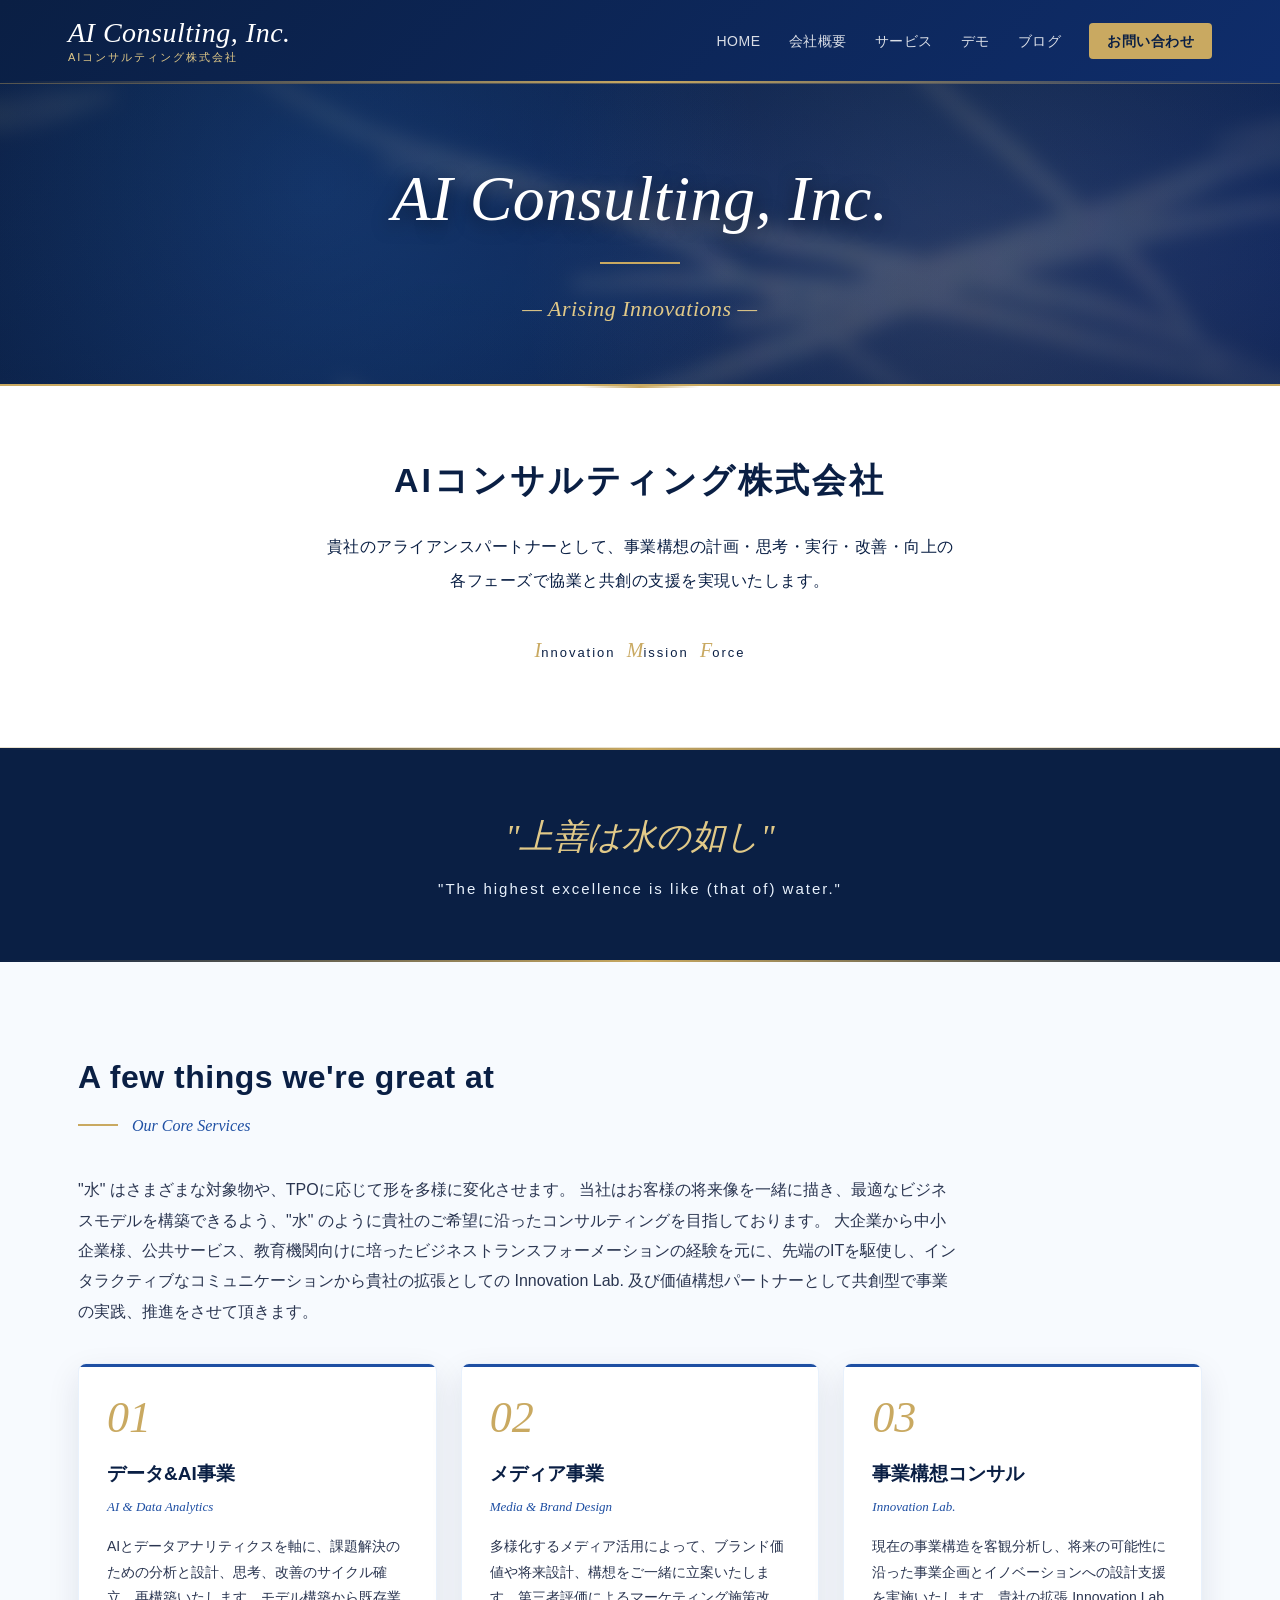
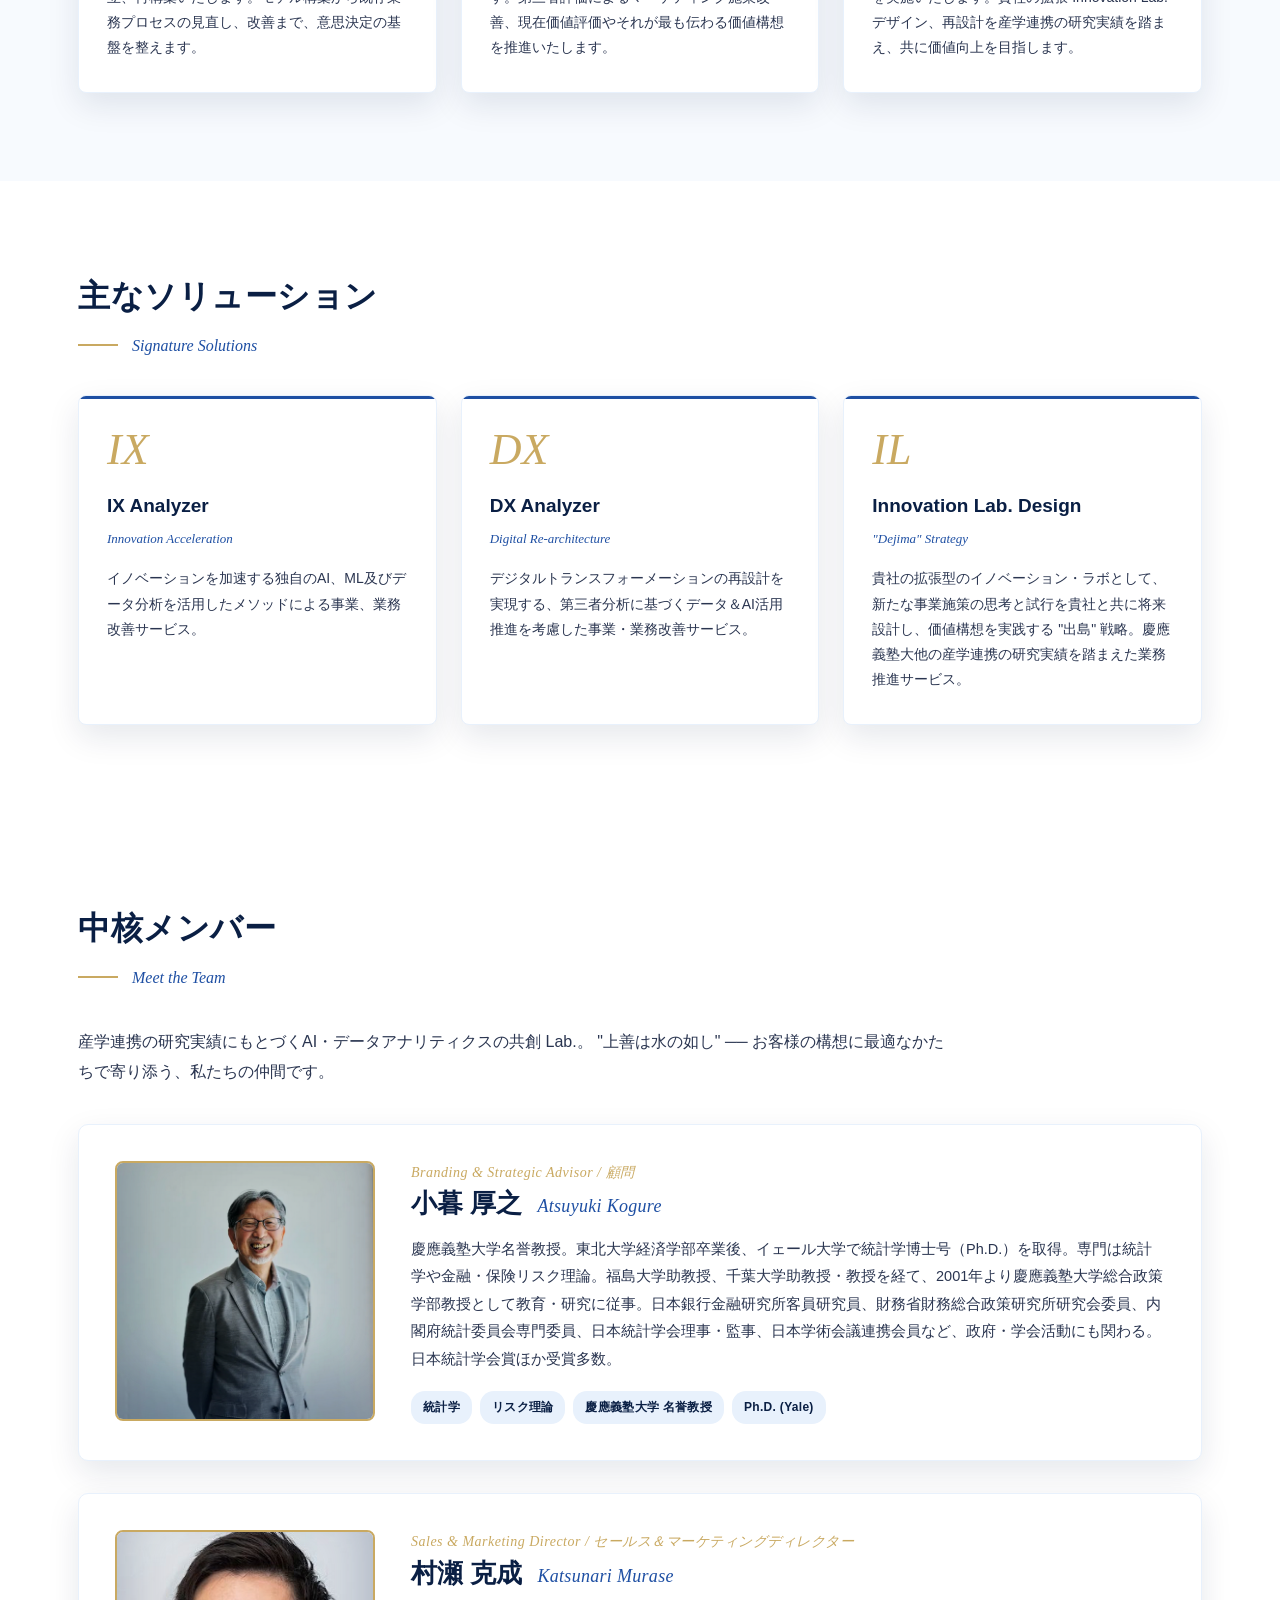
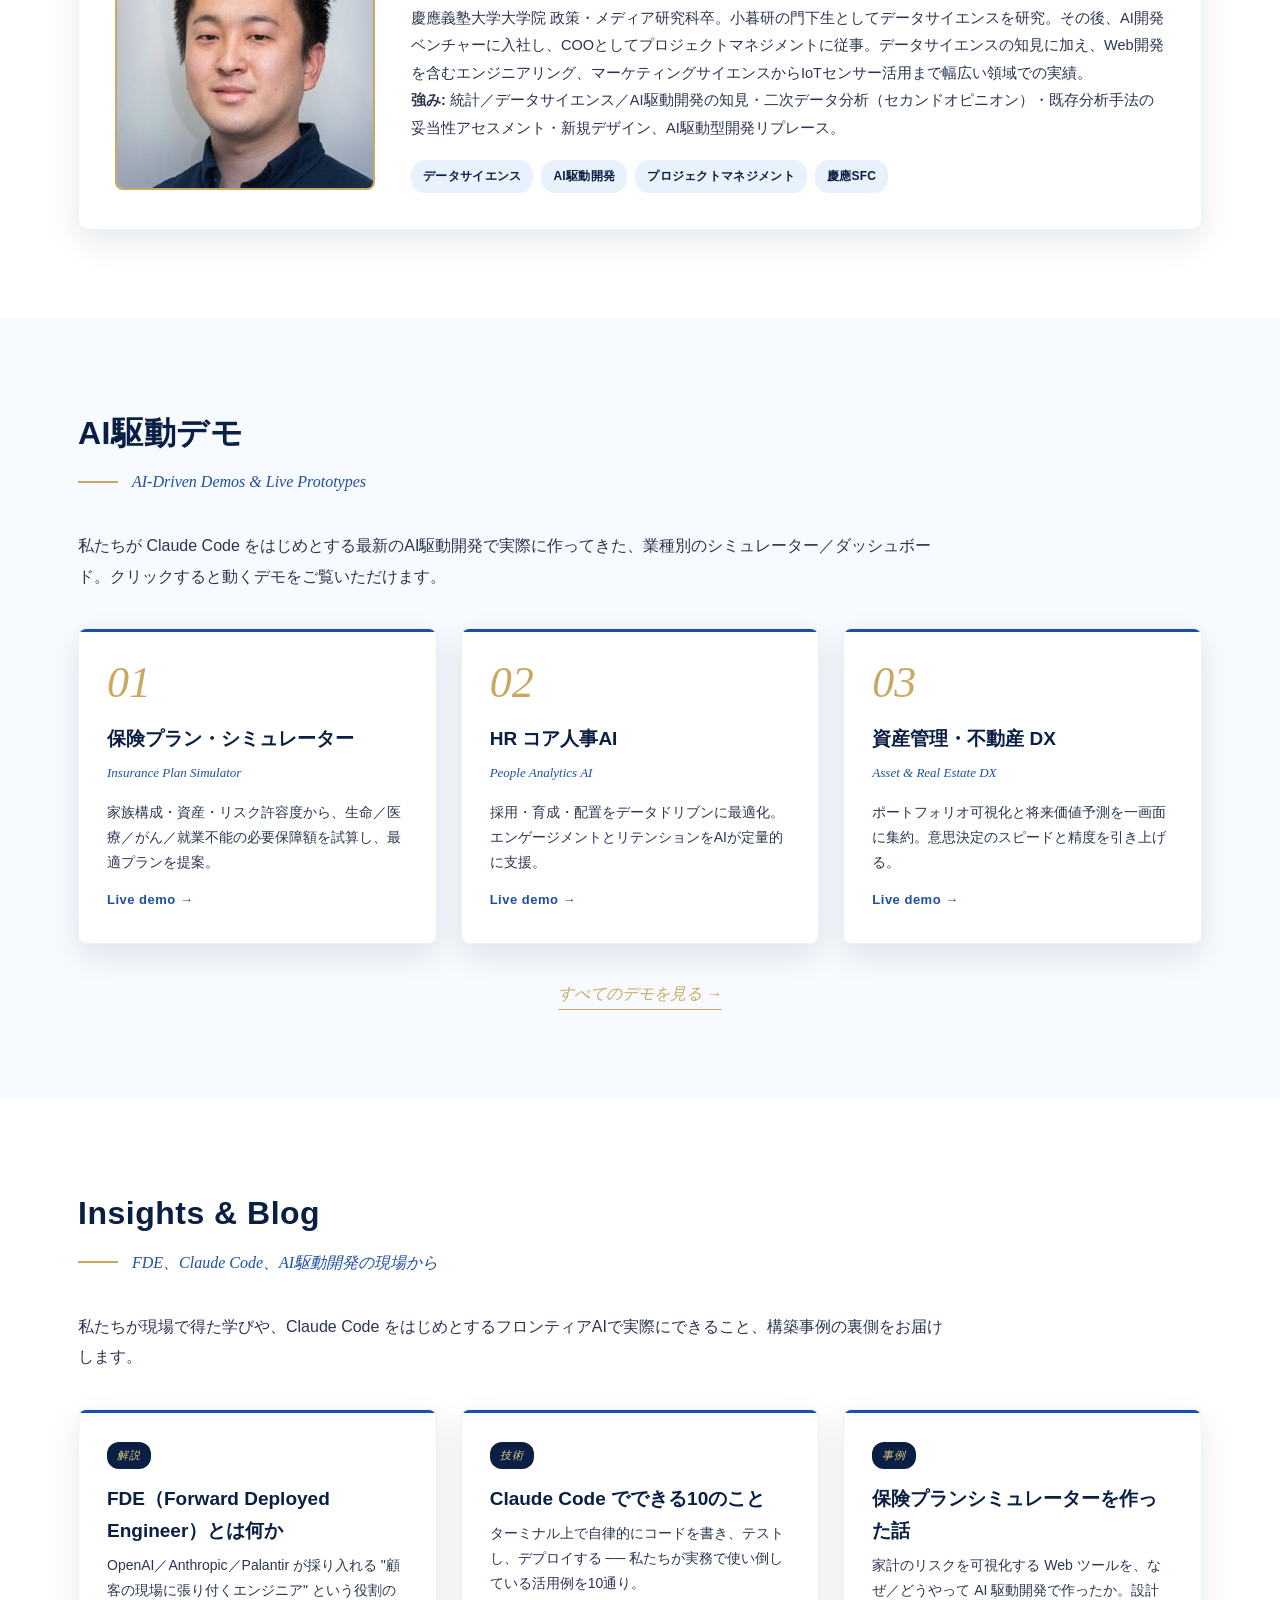
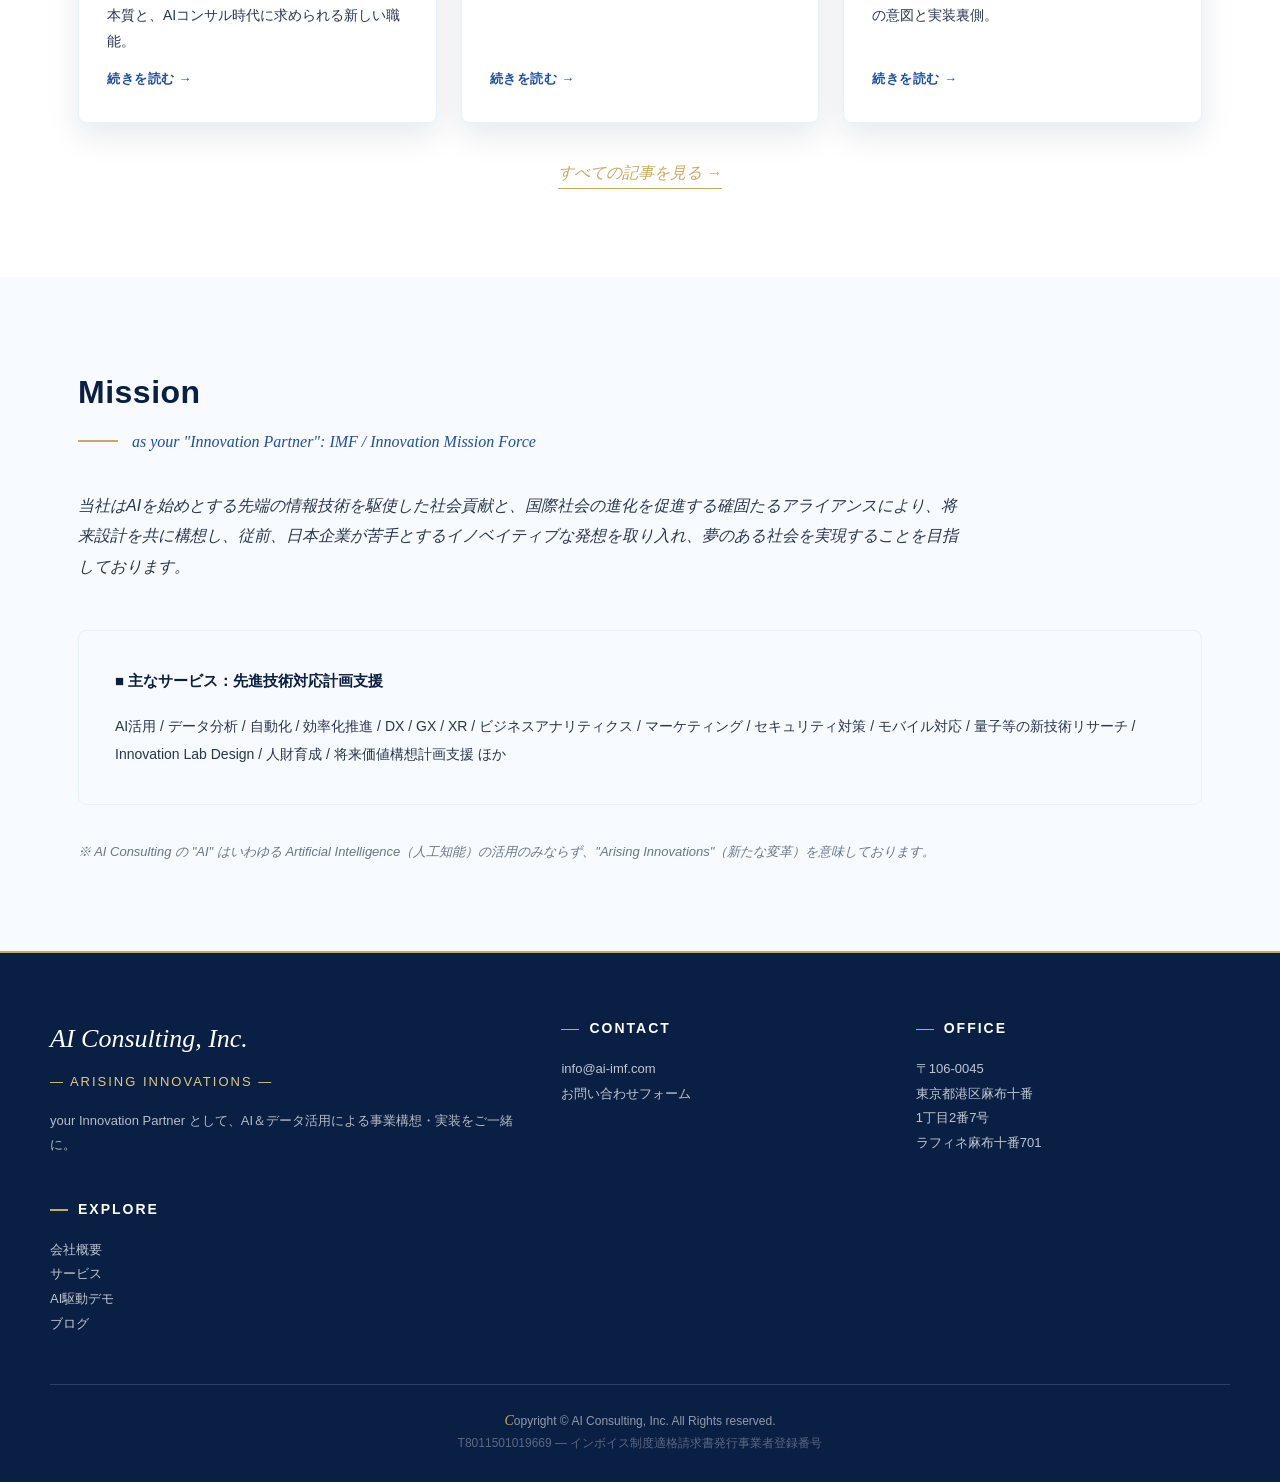
==== index.html @ e96cb81a "Split hero into navy top + white bottom for sharper contrast Co-Authored-By: Claude Opus 4.8 (1M con" ====
<!DOCTYPE html>
<html lang="ja">
<head>
<meta charset="UTF-8">
<meta name="viewport" content="width=device-width,initial-scale=1">
<title>AI Consulting, Inc. — your Innovation Partner</title>
<meta name="description" content="AIコンサルティング株式会社。AI＆データ分析、メディア＆ブランドデザイン、Innovation Lab. により、貴社のイノベーション推進を共創でご支援します。">
<link rel="stylesheet" href="styles.css">
</head>
<body>

<header class="site-header"><div class="nav">
  <div class="brand">
    <span class="en">AI Consulting, Inc.</span>
    <span class="jp">AIコンサルティング株式会社</span>
  </div>
  <ul>
    <li><a href="index.html">HOME</a></li>
    <li><a href="about.html">会社概要</a></li>
    <li><a href="services.html">サービス</a></li>
    <li><a href="demos.html">デモ</a></li>
    <li><a href="blog/index.html">ブログ</a></li>
    <li><a href="contact.html" class="cta">お問い合わせ</a></li>
  </ul>
</div></header>

<section class="hero-split">
  <div class="hero-top hero-bg">
    <div class="hero-veil"></div>
    <div class="hero-inner">
      <h1>AI Consulting, Inc.</h1>
      <div class="accent"></div>
      <div class="lede">— Arising Innovations —</div>
    </div>
  </div>
  <div class="hero-bottom">
    <div class="hero-bottom-inner">
      <div class="jp-title">AIコンサルティング株式会社</div>
      <p class="sub-light">
        貴社のアライアンスパートナーとして、事業構想の計画・思考・実行・改善・向上の<br>
        各フェーズで協業と共創の支援を実現いたします。
      </p>
      <div class="imf-mark">
        <span class="it">I</span><span class="rest">nnovation</span>&nbsp;
        <span class="it">M</span><span class="rest">ission</span>&nbsp;
        <span class="it">F</span><span class="rest">orce</span>
      </div>
    </div>
  </div>
</section>

<section class="quote-band">
  <div class="q">"上善は水の如し"</div>
  <div class="t">"The highest excellence is like (that of) water."</div>
</section>

<section class="section">
  <div class="container">
    <h2>A few things we're great at</h2>
    <span class="en-sub">Our Core Services</span>
    <p class="lead">
      "水" はさまざまな対象物や、TPOに応じて形を多様に変化させます。
      当社はお客様の将来像を一緒に描き、最適なビジネスモデルを構築できるよう、"水" のように貴社のご希望に沿ったコンサルティングを目指しております。
      大企業から中小企業様、公共サービス、教育機関向けに培ったビジネストランスフォーメーションの経験を元に、先端のITを駆使し、インタラクティブなコミュニケーションから貴社の拡張としての Innovation Lab. 及び価値構想パートナーとして共創型で事業の実践、推進をさせて頂きます。
    </p>

    <div class="cards">
      <div class="card">
        <span class="num">01</span>
        <h3>データ&amp;AI事業</h3>
        <span class="en">AI &amp; Data Analytics</span>
        <p>AIとデータアナリティクスを軸に、課題解決のための分析と設計、思考、改善のサイクル確立、再構築いたします。モデル構築から既存業務プロセスの見直し、改善まで、意思決定の基盤を整えます。</p>
      </div>
      <div class="card">
        <span class="num">02</span>
        <h3>メディア事業</h3>
        <span class="en">Media &amp; Brand Design</span>
        <p>多様化するメディア活用によって、ブランド価値や将来設計、構想をご一緒に立案いたします。第三者評価によるマーケティング施策改善、現在価値評価やそれが最も伝わる価値構想を推進いたします。</p>
      </div>
      <div class="card">
        <span class="num">03</span>
        <h3>事業構想コンサル</h3>
        <span class="en">Innovation Lab.</span>
        <p>現在の事業構造を客観分析し、将来の可能性に沿った事業企画とイノベーションへの設計支援を実施いたします。貴社の拡張 Innovation Lab. デザイン、再設計を産学連携の研究実績を踏まえ、共に価値向上を目指します。</p>
      </div>
    </div>
  </div>
</section>

<section class="section alt">
  <div class="container">
    <h2>主なソリューション</h2>
    <span class="en-sub">Signature Solutions</span>
    <div class="cards">
      <div class="card">
        <span class="num">IX</span>
        <h3>IX Analyzer</h3>
        <span class="en">Innovation Acceleration</span>
        <p>イノベーションを加速する独自のAI、ML及びデータ分析を活用したメソッドによる事業、業務改善サービス。</p>
      </div>
      <div class="card">
        <span class="num">DX</span>
        <h3>DX Analyzer</h3>
        <span class="en">Digital Re-architecture</span>
        <p>デジタルトランスフォーメーションの再設計を実現する、第三者分析に基づくデータ＆AI活用推進を考慮した事業・業務改善サービス。</p>
      </div>
      <div class="card">
        <span class="num">IL</span>
        <h3>Innovation Lab. Design</h3>
        <span class="en">"Dejima" Strategy</span>
        <p>貴社の拡張型のイノベーション・ラボとして、新たな事業施策の思考と試行を貴社と共に将来設計し、価値構想を実践する "出島" 戦略。慶應義塾大他の産学連携の研究実績を踏まえた業務推進サービス。</p>
      </div>
    </div>
  </div>
</section>

<section class="section alt" id="members">
  <div class="container">
    <h2>中核メンバー</h2>
    <span class="en-sub">Meet the Team</span>
    <p class="lead">
      産学連携の研究実績にもとづくAI・データアナリティクスの共創 Lab.。
      "上善は水の如し" ── お客様の構想に最適なかたちで寄り添う、私たちの仲間です。
    </p>

    <div class="members">
      <article class="member-card">
        <div class="member-photo">
          <img src="img/kogure.png" alt="小暮 厚之 顧問">
        </div>
        <div class="member-body">
          <span class="member-role">Branding &amp; Strategic Advisor / 顧問</span>
          <h3 class="member-name">小暮 厚之 <span class="en">Atsuyuki Kogure</span></h3>
          <p class="member-bio">
            慶應義塾大学名誉教授。東北大学経済学部卒業後、イェール大学で統計学博士号（Ph.D.）を取得。専門は統計学や金融・保険リスク理論。福島大学助教授、千葉大学助教授・教授を経て、2001年より慶應義塾大学総合政策学部教授として教育・研究に従事。日本銀行金融研究所客員研究員、財務省財務総合政策研究所研究会委員、内閣府統計委員会専門委員、日本統計学会理事・監事、日本学術会議連携会員など、政府・学会活動にも関わる。日本統計学会賞ほか受賞多数。
          </p>
          <div class="member-tags">
            <span class="m-tag">統計学</span>
            <span class="m-tag">リスク理論</span>
            <span class="m-tag">慶應義塾大学 名誉教授</span>
            <span class="m-tag">Ph.D. (Yale)</span>
          </div>
        </div>
      </article>

      <article class="member-card">
        <div class="member-photo">
          <img src="img/murase.png" alt="村瀬 克成 セールス＆マーケティングディレクター">
        </div>
        <div class="member-body">
          <span class="member-role">Sales &amp; Marketing Director / セールス＆マーケティングディレクター</span>
          <h3 class="member-name">村瀬 克成 <span class="en">Katsunari Murase</span></h3>
          <p class="member-bio">
            慶應義塾大学大学院 政策・メディア研究科卒。小暮研の門下生としてデータサイエンスを研究。その後、AI開発ベンチャーに入社し、COOとしてプロジェクトマネジメントに従事。データサイエンスの知見に加え、Web開発を含むエンジニアリング、マーケティングサイエンスからIoTセンサー活用まで幅広い領域での実績。
            <br>
            <strong>強み:</strong> 統計／データサイエンス／AI駆動開発の知見・二次データ分析（セカンドオピニオン）・既存分析手法の妥当性アセスメント・新規デザイン、AI駆動型開発リプレース。
          </p>
          <div class="member-tags">
            <span class="m-tag">データサイエンス</span>
            <span class="m-tag">AI駆動開発</span>
            <span class="m-tag">プロジェクトマネジメント</span>
            <span class="m-tag">慶應SFC</span>
          </div>
        </div>
      </article>
    </div>
  </div>
</section>

<section class="section" id="demos-preview">
  <div class="container">
    <h2>AI駆動デモ</h2>
    <span class="en-sub">AI-Driven Demos &amp; Live Prototypes</span>
    <p class="lead">
      私たちが Claude Code をはじめとする最新のAI駆動開発で実際に作ってきた、業種別のシミュレーター／ダッシュボード。クリックすると動くデモをご覧いただけます。
    </p>
    <div class="cards">
      <a class="card demo-card" href="https://insurance-simulator.vercel.app" target="_blank" rel="noopener">
        <span class="num">01</span>
        <h3>保険プラン・シミュレーター</h3>
        <span class="en">Insurance Plan Simulator</span>
        <p>家族構成・資産・リスク許容度から、生命／医療／がん／就業不能の必要保障額を試算し、最適プランを提案。</p>
        <span class="demo-cta">Live demo →</span>
      </a>
      <a class="card demo-card" href="https://hr-core-ai-app.vercel.app" target="_blank" rel="noopener">
        <span class="num">02</span>
        <h3>HR コア人事AI</h3>
        <span class="en">People Analytics AI</span>
        <p>採用・育成・配置をデータドリブンに最適化。エンゲージメントとリテンションをAIが定量的に支援。</p>
        <span class="demo-cta">Live demo →</span>
      </a>
      <a class="card demo-card" href="https://realestate-demo-hub.vercel.app" target="_blank" rel="noopener">
        <span class="num">03</span>
        <h3>資産管理・不動産 DX</h3>
        <span class="en">Asset &amp; Real Estate DX</span>
        <p>ポートフォリオ可視化と将来価値予測を一画面に集約。意思決定のスピードと精度を引き上げる。</p>
        <span class="demo-cta">Live demo →</span>
      </a>
    </div>
    <div style="text-align:center;margin-top:36px">
      <a href="demos.html" class="btn-link">すべてのデモを見る →</a>
    </div>
  </div>
</section>

<section class="section alt" id="blog-preview">
  <div class="container">
    <h2>Insights &amp; Blog</h2>
    <span class="en-sub">FDE、Claude Code、AI駆動開発の現場から</span>
    <p class="lead">
      私たちが現場で得た学びや、Claude Code をはじめとするフロンティアAIで実際にできること、構築事例の裏側をお届けします。
    </p>
    <div class="cards">
      <a class="card blog-card" href="blog/what-is-fde.html">
        <span class="blog-tag">解説</span>
        <h3>FDE（Forward Deployed Engineer）とは何か</h3>
        <p>OpenAI／Anthropic／Palantir が採り入れる "顧客の現場に張り付くエンジニア" という役割の本質と、AIコンサル時代に求められる新しい職能。</p>
        <span class="demo-cta">続きを読む →</span>
      </a>
      <a class="card blog-card" href="blog/claude-code-capabilities.html">
        <span class="blog-tag">技術</span>
        <h3>Claude Code でできる10のこと</h3>
        <p>ターミナル上で自律的にコードを書き、テストし、デプロイする ── 私たちが実務で使い倒している活用例を10通り。</p>
        <span class="demo-cta">続きを読む →</span>
      </a>
      <a class="card blog-card" href="blog/insurance-simulator-story.html">
        <span class="blog-tag">事例</span>
        <h3>保険プランシミュレーターを作った話</h3>
        <p>家計のリスクを可視化する Web ツールを、なぜ／どうやって AI 駆動開発で作ったか。設計の意図と実装裏側。</p>
        <span class="demo-cta">続きを読む →</span>
      </a>
    </div>
    <div style="text-align:center;margin-top:36px">
      <a href="blog/index.html" class="btn-link">すべての記事を見る →</a>
    </div>
  </div>
</section>

<section class="section">
  <div class="container">
    <h2>Mission</h2>
    <span class="en-sub">as your "Innovation Partner": IMF / Innovation Mission Force</span>
    <p class="lead" style="font-style:italic;color:var(--body)">
      当社はAIを始めとする先端の情報技術を駆使した社会貢献と、国際社会の進化を促進する確固たるアライアンスにより、将来設計を共に構想し、従前、日本企業が苦手とするイノベイティブな発想を取り入れ、夢のある社会を実現することを目指しております。
    </p>
    <div style="margin-top:48px;background:var(--cream);border:1px solid var(--ice);border-radius:8px;padding:36px;">
      <p style="margin-bottom:18px"><strong style="color:var(--navy);font-size:15px">■ 主なサービス：先進技術対応計画支援</strong></p>
      <p style="font-size:14px;color:var(--body);line-height:2;">
        AI活用 / データ分析 / 自動化 / 効率化推進 / DX / GX / XR / ビジネスアナリティクス / マーケティング / セキュリティ対策 / モバイル対応 / 量子等の新技術リサーチ / Innovation Lab Design / 人財育成 / 将来価値構想計画支援 ほか
      </p>
    </div>
    <p style="margin-top:36px;font-size:13px;color:var(--muted);font-style:italic">
      ※ AI Consulting の "AI" はいわゆる Artificial Intelligence（人工知能）の活用のみならず、"Arising Innovations"（新たな変革）を意味しております。
    </p>
  </div>
</section>

<footer class="site-footer">
  <div class="inner">
    <div class="brand-block">
      <span class="en">AI Consulting, Inc.</span>
      <span class="jp">— ARISING INNOVATIONS —</span>
      <p style="margin-top:14px;color:rgba(255,255,255,.7)">your Innovation Partner として、AI＆データ活用による事業構想・実装をご一緒に。</p>
    </div>
    <div>
      <h4>CONTACT</h4>
      <p><a href="mailto:info@ai-imf.com">info@ai-imf.com</a></p>
      <p><a href="contact.html">お問い合わせフォーム</a></p>
    </div>
    <div>
      <h4>OFFICE</h4>
      <p>〒106-0045<br>東京都港区麻布十番<br>1丁目2番7号<br>ラフィネ麻布十番701</p>
    </div>
    <div>
      <h4>EXPLORE</h4>
      <p><a href="about.html">会社概要</a></p>
      <p><a href="services.html">サービス</a></p>
      <p><a href="demos.html">AI駆動デモ</a></p>
      <p><a href="blog/index.html">ブログ</a></p>
    </div>
  </div>
  <div class="copy">
    <span class="c">C</span>opyright © AI Consulting, Inc.  All Rights reserved.<br>
    <span style="opacity:.6">T8011501019669 — インボイス制度適格請求書発行事業者登録番号</span>
  </div>
</footer>

</body>
</html>
---- styles.css ----
/* AI Consulting, Inc. — shared style (青基調 / Apple Chancery風) */
:root{
  --navy:#0A1F44; --navy-mid:#0F2D6B; --blue:#1E4FA3; --bright:#2E78D2;
  --sky:#7BB5F0; --ice:#E8F1FC; --cream:#F7FAFE; --white:#FFFFFF;
  --gold:#C9A961; --gold-light:#E1C988; --ink:#0B1530; --body:#2A3550; --muted:#6B7689;
  --shadow:0 12px 32px rgba(10,31,68,0.10);
  --chancery:"Apple Chancery","Monotype Corsiva","Lucida Calligraphy","Edwardian Script ITC","Snell Roundhand",cursive;
  --serif:"Palatino Linotype","Palatino","Hiragino Mincho ProN",serif;
  --jp:"Yu Gothic","游ゴシック","Hiragino Sans","ヒラギノ角ゴ ProN","Meiryo",sans-serif;
}
*{box-sizing:border-box;margin:0;padding:0}
html{scroll-behavior:smooth}
body{font-family:var(--jp);color:var(--body);background:var(--cream);line-height:1.7;-webkit-font-smoothing:antialiased}
img{max-width:100%;height:auto;display:block}
a{color:var(--blue);text-decoration:none;transition:color .2s}
a:hover{color:var(--bright)}

/* ===== Header ===== */
.site-header{
  background:linear-gradient(135deg,var(--navy) 0%,var(--navy-mid) 100%);
  color:#fff;position:sticky;top:0;z-index:50;
  border-bottom:1px solid rgba(201,169,97,.4);
}
.site-header::after{content:"";display:block;height:2px;background:linear-gradient(90deg,transparent,var(--gold),transparent)}
.nav{max-width:1200px;margin:0 auto;padding:18px 28px;display:flex;justify-content:space-between;align-items:center;gap:24px}
.brand{display:flex;flex-direction:column;line-height:1.1}
.brand .en{font-family:var(--chancery);font-style:italic;font-size:28px;color:#fff;letter-spacing:.5px}
.brand .jp{font-size:11px;color:var(--gold-light);letter-spacing:2px;margin-top:2px}
.nav ul{list-style:none;display:flex;gap:28px;align-items:center}
.nav ul a{color:rgba(255,255,255,.85);font-size:14px;font-weight:500;letter-spacing:.5px;position:relative;padding:6px 0}
.nav ul a:hover{color:var(--gold-light)}
.nav ul a.cta{background:var(--gold);color:var(--navy);padding:10px 18px;border-radius:4px;font-weight:600}
.nav ul a.cta:hover{background:var(--gold-light);color:var(--navy)}

/* ===== Hero ===== */
.hero{
  background:
    radial-gradient(ellipse at 80% 20%, rgba(46,120,210,.25), transparent 50%),
    radial-gradient(ellipse at 10% 80%, rgba(201,169,97,.10), transparent 50%),
    linear-gradient(160deg,var(--navy) 0%,var(--navy-mid) 70%,#162F7A 100%);
  color:#fff;padding:96px 28px 88px;text-align:center;
  border-bottom:1px solid rgba(201,169,97,.3);
  position:relative;
}
.hero h1{font-family:var(--chancery);font-style:italic;font-weight:400;font-size:64px;line-height:1.1;margin-bottom:10px;letter-spacing:.5px}
.hero .accent{display:inline-block;width:80px;height:2px;background:var(--gold);margin:18px auto 18px}
.hero .lede{font-family:var(--chancery);font-style:italic;color:var(--gold-light);font-size:20px;margin-bottom:18px}
.hero .jp-title{font-size:18px;color:rgba(255,255,255,.9);margin-bottom:14px;letter-spacing:2px}
.hero .sub{font-size:14px;color:rgba(255,255,255,.7);max-width:720px;margin:18px auto 0;line-height:1.8}

/* Hero with background image (Adobe Stock #2038743839 or fallback gradient marble) */
.hero-bg{
  background:
    /* dark veil on top so text stays readable */
    linear-gradient(135deg, rgba(10,31,68,.78) 0%, rgba(15,45,107,.72) 60%, rgba(22,47,122,.78) 100%),
    /* the actual photo */
    url("img/hero-bg.jpg") center/cover no-repeat,
    /* fallback gradient marble (still elegant if image missing) */
    radial-gradient(ellipse at 70% 30%, rgba(201,169,97,.22), transparent 55%),
    radial-gradient(ellipse at 20% 80%, rgba(46,120,210,.30), transparent 55%),
    linear-gradient(160deg, var(--navy) 0%, var(--navy-mid) 70%, #162F7A 100%);
  position:relative;overflow:hidden;
}
.hero-bg::before{
  content:"";position:absolute;inset:0;
  background:radial-gradient(ellipse at center, transparent 30%, rgba(10,31,68,.5) 100%);
  pointer-events:none;
}
.hero-veil{
  position:absolute;inset:0;background:
    radial-gradient(circle at 25% 35%, rgba(46,120,210,.22), transparent 45%),
    radial-gradient(circle at 75% 65%, rgba(201,169,97,.12), transparent 45%);
  pointer-events:none;
}
.hero-inner{position:relative;z-index:2}
.hero-bg h1{text-shadow:0 4px 18px rgba(0,0,0,.5)}
.hero-bg .jp-title{text-shadow:0 2px 10px rgba(0,0,0,.4)}

/* ===== Hero split (navy top + white bottom) ===== */
.hero-split{display:flex;flex-direction:column;border-bottom:1px solid rgba(201,169,97,.3)}
.hero-top{
  padding:80px 28px 56px;
  text-align:center;
  color:#fff;
  border-bottom:2px solid var(--gold);
}
.hero-top h1{font-family:var(--chancery);font-style:italic;font-weight:400;font-size:64px;line-height:1.1;margin-bottom:10px;letter-spacing:.5px}
.hero-top .accent{display:inline-block;width:80px;height:2px;background:var(--gold);margin:18px auto}
.hero-top .lede{font-family:var(--chancery);font-style:italic;color:var(--gold-light);font-size:22px;letter-spacing:.5px}

.hero-bottom{
  background:#fff;
  padding:72px 28px 80px;
  text-align:center;
  position:relative;
}
/* subtle gold hairline at top of white panel */
.hero-bottom::before{
  content:"";position:absolute;left:50%;top:0;transform:translate(-50%,-1px);
  width:120px;height:3px;background:linear-gradient(90deg,transparent,var(--gold),transparent);
}
.hero-bottom-inner{max-width:880px;margin:0 auto}
.hero-bottom .jp-title{
  color:var(--navy);
  font-family:var(--jp);
  font-size:34px;
  font-weight:700;
  letter-spacing:3px;
  margin-bottom:28px;
  line-height:1.3;
}
.hero-bottom .sub-light{
  color:var(--navy);
  font-size:16px;
  line-height:2.1;
  letter-spacing:.5px;
  font-weight:400;
}
.hero-bottom .imf-mark{
  margin-top:36px;
  font-size:13px;
  color:var(--muted);
  letter-spacing:2px;
}
.hero-bottom .imf-mark .it{
  font-family:var(--chancery);
  font-style:italic;
  color:var(--gold);
  font-size:20px;
  letter-spacing:0;
}
.hero-bottom .imf-mark .rest{color:var(--navy)}

/* ===== Content ===== */
.container{max-width:1180px;margin:0 auto;padding:0 28px}
.section{padding:88px 0}
.section.alt{background:var(--white)}
.section h2{
  font-family:var(--jp);font-size:32px;color:var(--navy);font-weight:700;
  margin-bottom:8px;letter-spacing:.5px;
}
.section h2 + .en-sub{
  font-family:var(--chancery);font-style:italic;color:var(--blue);
  font-size:16px;margin-bottom:36px;display:block;
}
.section h2 + .en-sub::before{content:"";display:inline-block;width:40px;height:2px;background:var(--gold);margin:0 14px 4px 0;vertical-align:middle}

.lead{font-size:16px;color:var(--body);margin-bottom:36px;max-width:880px;line-height:1.9}

/* ===== Card grid ===== */
.cards{display:grid;grid-template-columns:repeat(auto-fit,minmax(280px,1fr));gap:24px;margin-top:28px}
.card{background:var(--white);border:1px solid var(--ice);border-radius:8px;padding:32px 28px;position:relative;overflow:hidden;box-shadow:var(--shadow);transition:transform .25s,box-shadow .25s}
.card:hover{transform:translateY(-3px);box-shadow:0 18px 44px rgba(10,31,68,.13)}
.card::before{content:"";position:absolute;left:0;top:0;width:100%;height:3px;background:var(--blue)}
.card .num{font-family:var(--chancery);font-style:italic;color:var(--gold);font-size:44px;line-height:1;margin-bottom:18px;display:block}
.card h3{color:var(--navy);font-size:19px;margin-bottom:6px;font-weight:700}
.card .en{font-family:var(--chancery);font-style:italic;color:var(--blue);font-size:13px;margin-bottom:16px;display:block}
.card p{font-size:14px;color:var(--body);line-height:1.8}

/* ===== Quote band ===== */
.quote-band{background:var(--navy);color:#fff;padding:60px 28px;text-align:center;margin:0;position:relative;overflow:hidden}
.quote-band::before{content:"";position:absolute;left:0;top:0;right:0;height:2px;background:linear-gradient(90deg,transparent,var(--gold),transparent)}
.quote-band::after{content:"";position:absolute;left:0;bottom:0;right:0;height:2px;background:linear-gradient(90deg,transparent,var(--gold),transparent)}
.quote-band .q{font-family:var(--chancery);font-style:italic;color:var(--gold-light);font-size:34px;margin-bottom:10px}
.quote-band .t{color:var(--ice);font-size:15px;letter-spacing:2px}

/* ===== Footer ===== */
.site-footer{background:var(--navy);color:rgba(255,255,255,.85);padding:64px 28px 28px;border-top:2px solid var(--gold)}
.site-footer .inner{max-width:1180px;margin:0 auto;display:grid;grid-template-columns:1.5fr 1fr 1fr;gap:40px}
.site-footer h4{color:#fff;font-size:14px;letter-spacing:2px;margin-bottom:16px;font-weight:600}
.site-footer h4::before{content:"";display:inline-block;width:18px;height:1.5px;background:var(--gold);margin-right:10px;vertical-align:middle}
.site-footer .brand-block .en{font-family:var(--chancery);font-style:italic;color:#fff;font-size:26px;display:block;margin-bottom:6px}
.site-footer .brand-block .jp{color:var(--gold-light);font-size:13px;letter-spacing:2px}
.site-footer p,.site-footer a{font-size:13px;color:rgba(255,255,255,.75);line-height:1.9}
.site-footer a:hover{color:var(--gold-light)}
.site-footer .copy{max-width:1180px;margin:48px auto 0;padding-top:24px;border-top:1px solid rgba(255,255,255,.15);text-align:center;font-size:12px;color:rgba(255,255,255,.55)}
.site-footer .copy .c{font-family:var(--chancery);font-style:italic;color:var(--gold);font-size:14px}

/* ===== Page hero (smaller, used on subpages) ===== */
.page-hero{
  background:linear-gradient(135deg,var(--navy) 0%,var(--navy-mid) 100%);
  color:#fff;padding:80px 28px 56px;border-bottom:1px solid rgba(201,169,97,.3);
}
.page-hero .inner{max-width:1180px;margin:0 auto}
.page-hero .crumbs{color:rgba(255,255,255,.6);font-size:12px;letter-spacing:1.5px;margin-bottom:14px}
.page-hero .crumbs a{color:var(--gold-light)}
.page-hero h1{font-family:var(--jp);font-size:38px;font-weight:700;letter-spacing:.5px;line-height:1.2;margin-bottom:8px}
.page-hero .en{font-family:var(--chancery);font-style:italic;color:var(--gold-light);font-size:18px}
.page-hero .en::before{content:"";display:inline-block;width:36px;height:2px;background:var(--gold);margin:0 14px 4px 0;vertical-align:middle}

/* ===== Two-col info ===== */
.split{display:grid;grid-template-columns:1fr 1fr;gap:48px;align-items:start}
.split .label{font-family:var(--chancery);font-style:italic;color:var(--gold);font-size:14px;letter-spacing:1px;margin-bottom:4px}
.split h3{color:var(--navy);font-size:24px;margin-bottom:14px;font-weight:700}

.info-table{background:var(--white);border:1px solid var(--ice);border-radius:8px;box-shadow:var(--shadow);overflow:hidden}
.info-table dl{display:grid;grid-template-columns:200px 1fr;gap:0;font-size:14px}
.info-table dt,.info-table dd{padding:18px 24px;border-bottom:1px solid var(--ice)}
.info-table dt{background:var(--cream);color:var(--navy);font-weight:600;letter-spacing:.5px}
.info-table dd{color:var(--body)}
.info-table dt:last-of-type,.info-table dd:last-of-type{border-bottom:0}

/* ===== Form ===== */
.form-card{background:var(--white);border:1px solid var(--ice);border-radius:8px;box-shadow:var(--shadow);padding:36px}
.form-grid{display:grid;gap:18px}
.form-grid label{display:block;font-size:13px;color:var(--navy);font-weight:600;margin-bottom:6px;letter-spacing:.3px}
.form-grid label .en{font-family:var(--chancery);font-style:italic;color:var(--gold);font-size:12px;margin-left:8px;font-weight:400}
.form-grid input,.form-grid textarea,.form-grid select{width:100%;padding:12px 14px;border:1px solid var(--ice);border-radius:4px;font-family:inherit;font-size:14px;color:var(--body);background:var(--cream);transition:border-color .2s,background .2s}
.form-grid input:focus,.form-grid textarea:focus,.form-grid select:focus{outline:none;border-color:var(--blue);background:#fff}
.form-grid textarea{min-height:150px;resize:vertical}
.btn{display:inline-block;padding:14px 32px;background:var(--navy);color:#fff;border:1px solid var(--navy);border-radius:4px;font-size:15px;font-weight:600;cursor:pointer;transition:background .2s,color .2s;letter-spacing:.5px}
.btn:hover{background:var(--blue);border-color:var(--blue);color:#fff}
.btn.gold{background:var(--gold);color:var(--navy);border-color:var(--gold)}
.btn.gold:hover{background:var(--gold-light);color:var(--navy);border-color:var(--gold-light)}

/* ===== Members ===== */
.members{display:grid;grid-template-columns:1fr;gap:32px;margin-top:32px}
.member-card{
  display:grid;grid-template-columns:260px 1fr;gap:36px;align-items:start;
  background:var(--white);border:1px solid var(--ice);border-radius:10px;
  padding:36px;box-shadow:var(--shadow);
  transition:transform .25s,box-shadow .25s;
}
.member-card:hover{transform:translateY(-3px);box-shadow:0 18px 44px rgba(10,31,68,.13)}
.member-photo{position:relative;width:100%;aspect-ratio:1/1;background:var(--navy);border-radius:8px;overflow:hidden;border:2px solid var(--gold)}
.member-photo img{width:100%;height:100%;object-fit:cover;display:block}
.member-photo::after{content:"";position:absolute;inset:0;box-shadow:inset 0 -40px 60px rgba(10,31,68,.3);pointer-events:none}
.member-role{font-family:var(--chancery);font-style:italic;color:var(--gold);font-size:14px;letter-spacing:.5px;display:block;margin-bottom:4px}
.member-name{color:var(--navy);font-size:26px;font-weight:700;margin-bottom:6px;line-height:1.2}
.member-name .en{font-family:var(--chancery);font-style:italic;color:var(--blue);font-size:18px;font-weight:400;margin-left:8px;letter-spacing:.3px}
.member-bio{color:var(--body);font-size:14.5px;line-height:1.9;margin-top:16px}
.member-tags{display:flex;flex-wrap:wrap;gap:8px;margin-top:18px}
.m-tag{background:var(--ice);color:var(--navy);padding:6px 12px;border-radius:14px;font-size:12px;font-weight:600;letter-spacing:.3px}

/* ===== Demo cards (clickable) ===== */
.demo-card,.blog-card{display:flex;flex-direction:column;cursor:pointer}
.demo-card:hover,.blog-card:hover{transform:translateY(-3px);box-shadow:0 18px 44px rgba(10,31,68,.13)}
.demo-cta{margin-top:auto;color:var(--blue);font-size:13px;font-weight:600;letter-spacing:.5px;padding-top:14px}
.demo-card:hover .demo-cta{color:var(--bright)}
.blog-tag{display:inline-block;background:var(--navy);color:var(--gold-light);padding:4px 10px;border-radius:12px;font-size:11px;letter-spacing:1px;font-family:var(--chancery);font-style:italic;margin-bottom:14px;align-self:flex-start}
.btn-link{display:inline-block;color:var(--gold);font-family:var(--chancery);font-style:italic;font-size:16px;border-bottom:1px solid var(--gold);padding-bottom:2px;transition:color .2s,border-color .2s}
.btn-link:hover{color:var(--bright);border-color:var(--bright)}

/* ===== Blog list ===== */
.blog-list{display:grid;grid-template-columns:1fr;gap:24px;margin-top:28px}
.blog-list-card{background:var(--white);border:1px solid var(--ice);border-radius:8px;padding:32px 36px;box-shadow:var(--shadow);transition:transform .25s,box-shadow .25s;display:block}
.blog-list-card:hover{transform:translateY(-2px);box-shadow:0 16px 38px rgba(10,31,68,.10)}
.blog-list-card .meta{display:flex;align-items:center;gap:14px;margin-bottom:10px}
.blog-list-card .meta .date{color:var(--muted);font-size:12px;letter-spacing:1px;font-family:var(--chancery);font-style:italic}
.blog-list-card h3{color:var(--navy);font-size:22px;font-weight:700;margin-bottom:8px}
.blog-list-card p{color:var(--body);font-size:14px;line-height:1.8}

/* ===== Article body ===== */
.article{max-width:760px;margin:0 auto;padding:0 28px}
.article > p,.article > h2,.article > h3,.article > ul,.article > ol,.article > blockquote,.article > pre,.article > figure,.article > hr{margin-bottom:1.2em}
.article h2{color:var(--navy);font-size:26px;font-weight:700;margin-top:2em;margin-bottom:.8em;padding-bottom:.4em;border-bottom:1px solid var(--ice)}
.article h3{color:var(--navy);font-size:19px;font-weight:700;margin-top:1.8em;margin-bottom:.6em}
.article p{color:var(--body);font-size:15.5px;line-height:1.95}
.article ul,.article ol{padding-left:1.6em;color:var(--body)}
.article li{margin-bottom:.5em;line-height:1.85}
.article blockquote{border-left:3px solid var(--gold);padding:14px 22px;background:var(--cream);color:var(--body);font-style:italic}
.article code{background:var(--ice);padding:2px 7px;border-radius:3px;font-family:Consolas,Menlo,monospace;font-size:.9em;color:var(--navy)}
.article pre{background:var(--navy);color:#E8F1FC;padding:18px 22px;border-radius:6px;overflow-x:auto;font-family:Consolas,Menlo,monospace;font-size:13px;line-height:1.6}
.article pre code{background:transparent;color:inherit;padding:0}
.article img{border-radius:6px;box-shadow:var(--shadow);margin:1em 0}
.article a{color:var(--blue);border-bottom:1px solid rgba(30,79,163,.3)}
.article a:hover{color:var(--bright);border-color:var(--bright)}

.article-meta{display:flex;align-items:center;gap:16px;margin-bottom:32px;padding-bottom:18px;border-bottom:1px solid var(--ice)}
.article-meta .date{color:var(--muted);font-size:13px;font-family:var(--chancery);font-style:italic}
.article-meta .author{color:var(--blue);font-size:13px}

.back-link{display:inline-block;color:var(--muted);font-size:13px;margin-bottom:18px}
.back-link::before{content:"← "}
.back-link:hover{color:var(--blue)}

/* ===== Responsive ===== */
@media (max-width:780px){
  .hero h1{font-size:42px}
  .nav ul{display:none}
  .split{grid-template-columns:1fr}
  .site-footer .inner{grid-template-columns:1fr;gap:32px}
  .info-table dl{grid-template-columns:1fr}
  .info-table dt{border-bottom:0;padding-bottom:0}
  .info-table dd{padding-top:8px}
  .member-card{grid-template-columns:1fr;gap:20px;padding:24px}
  .member-photo{max-width:240px;margin:0 auto}
  .hero-bg{padding:72px 20px 64px}
  .hero-top{padding:56px 20px 40px}
  .hero-top h1{font-size:42px}
  .hero-bottom{padding:48px 20px 56px}
  .hero-bottom .jp-title{font-size:24px;letter-spacing:2px}
  .hero-bottom .sub-light{font-size:14.5px;line-height:2}
  .page-hero h1{font-size:28px}
}
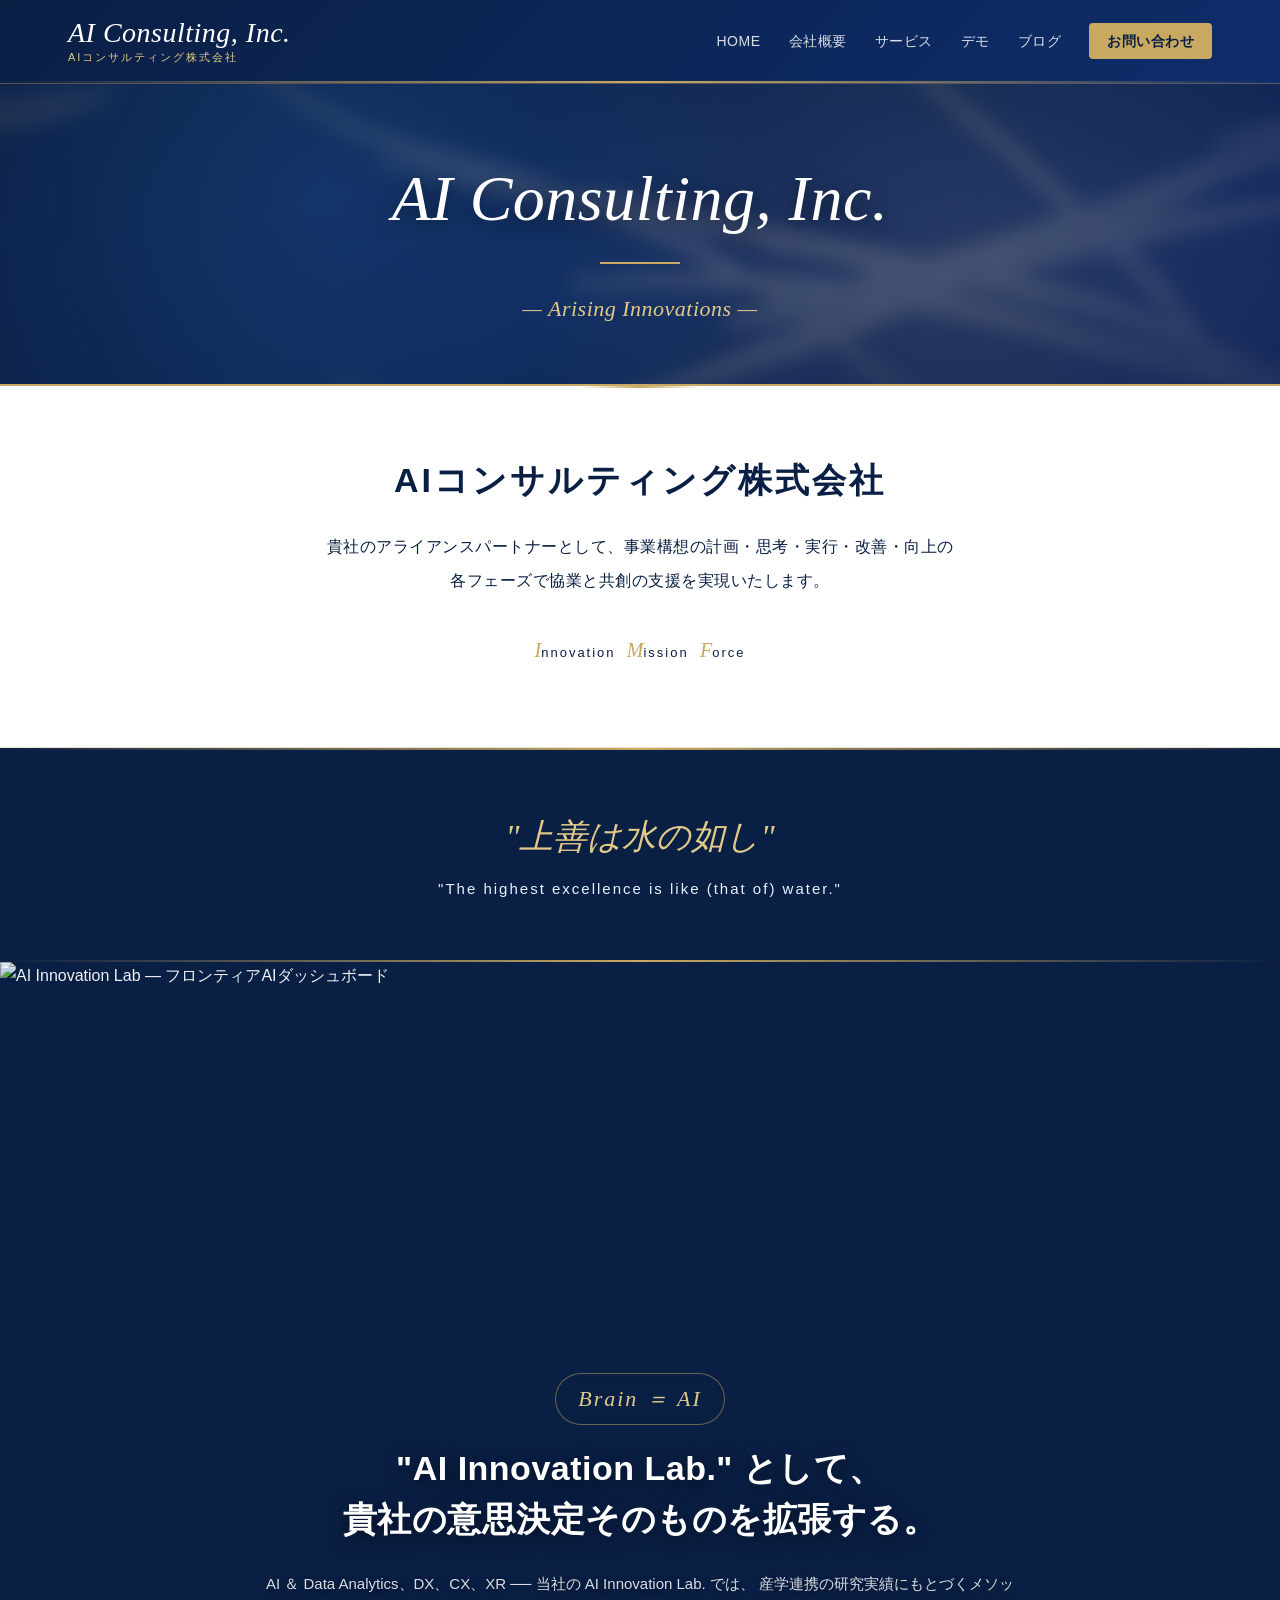
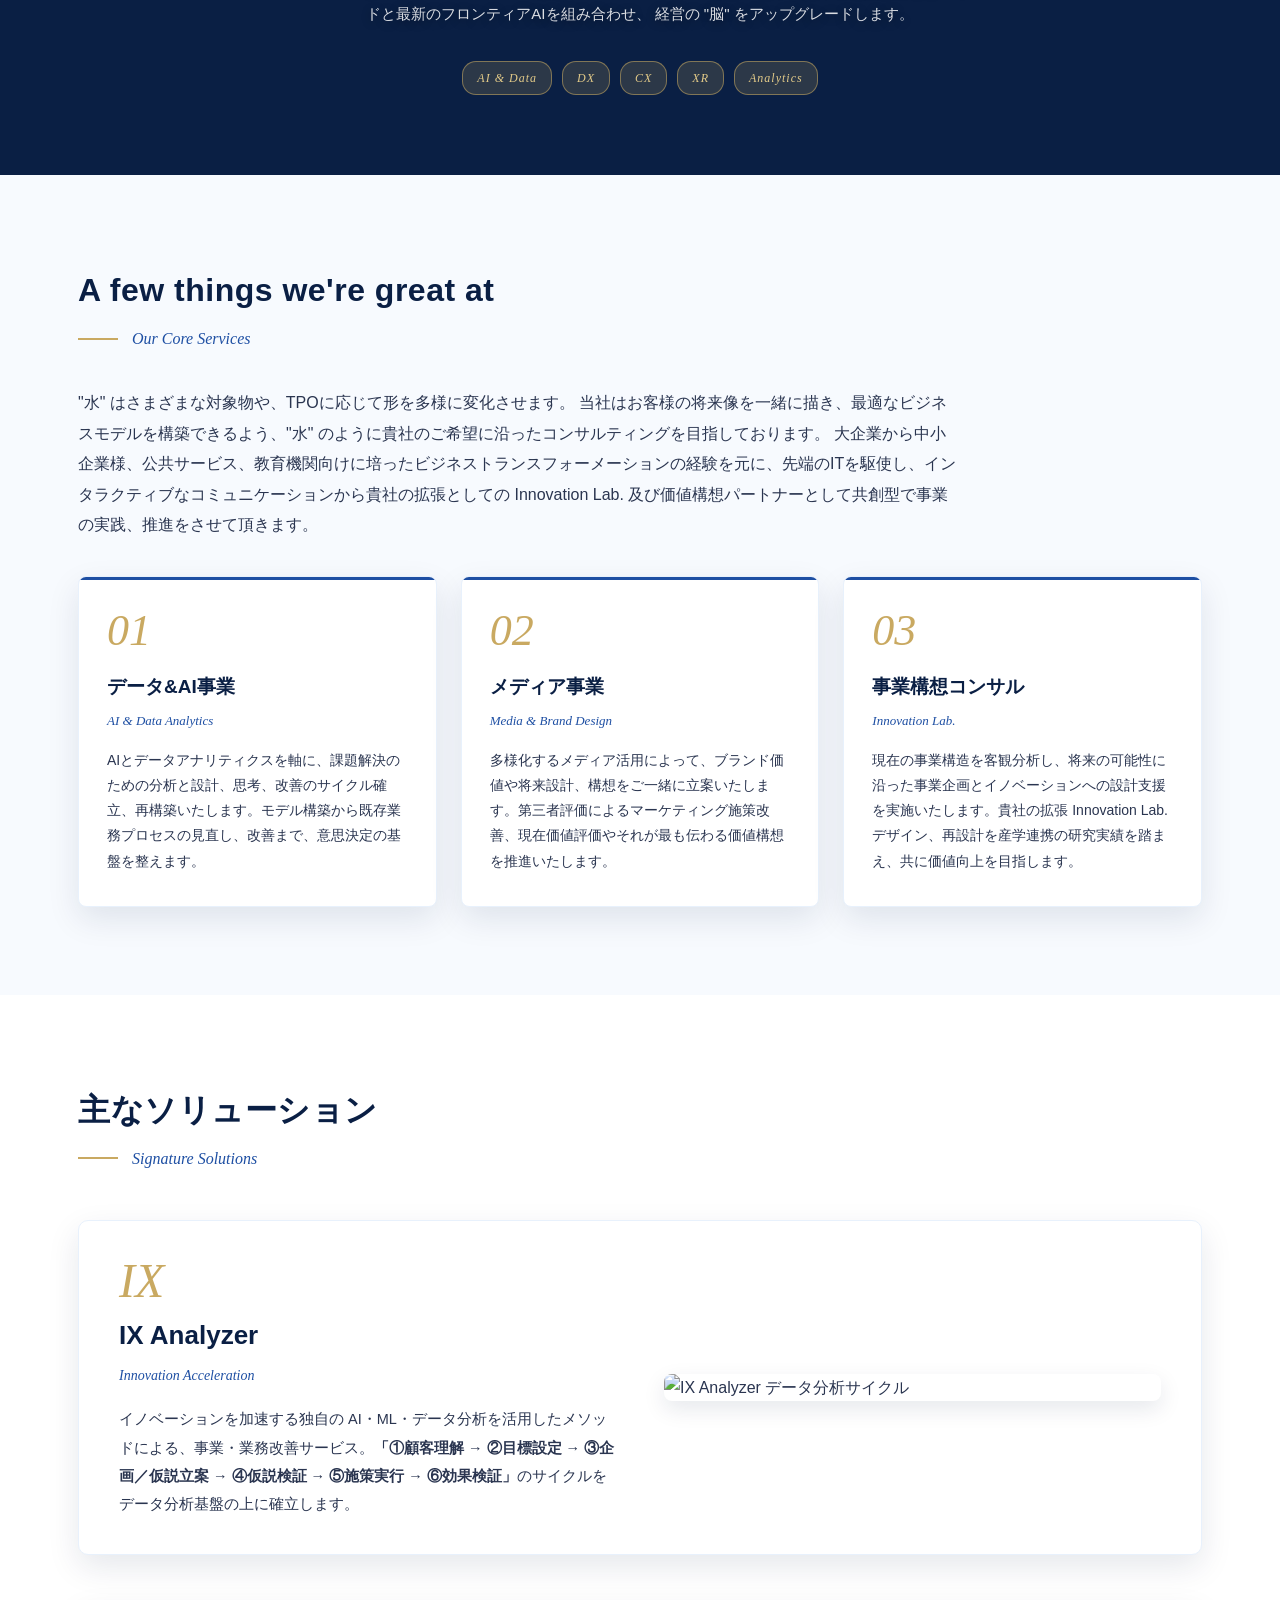
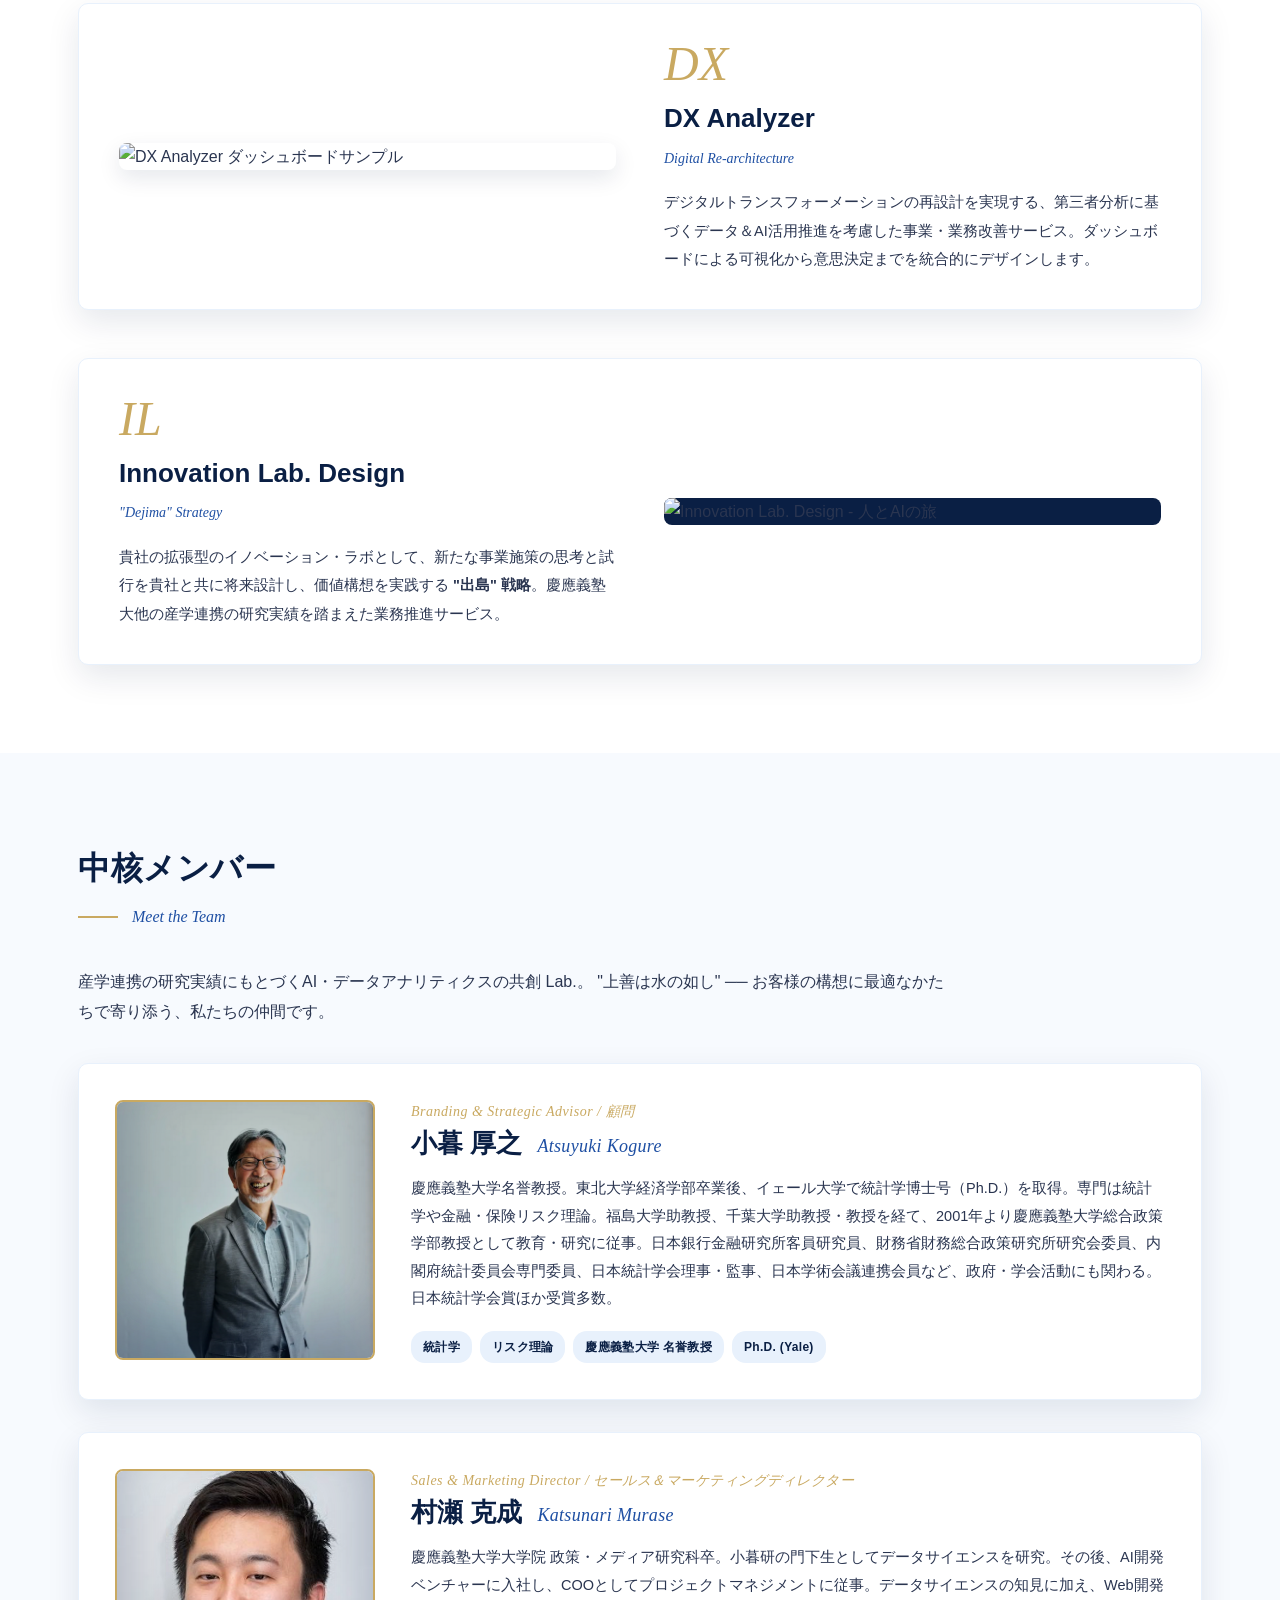
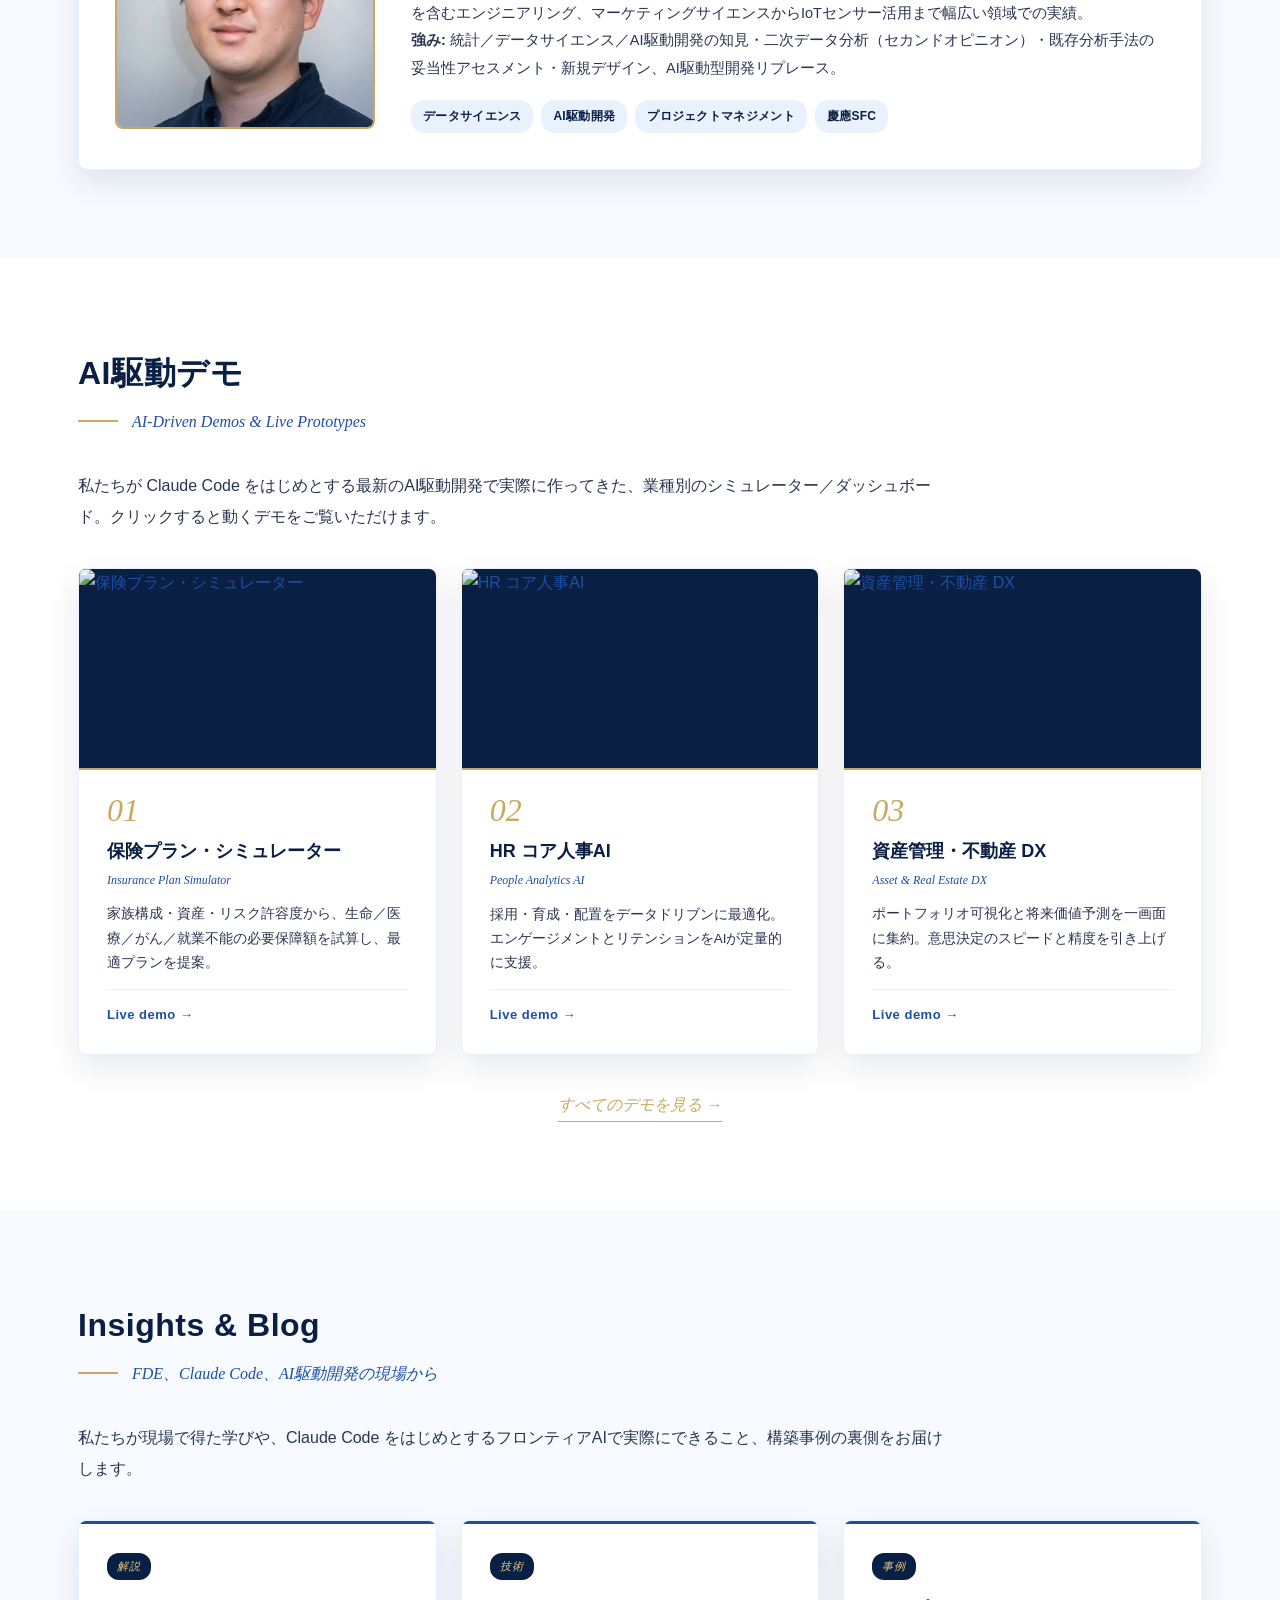
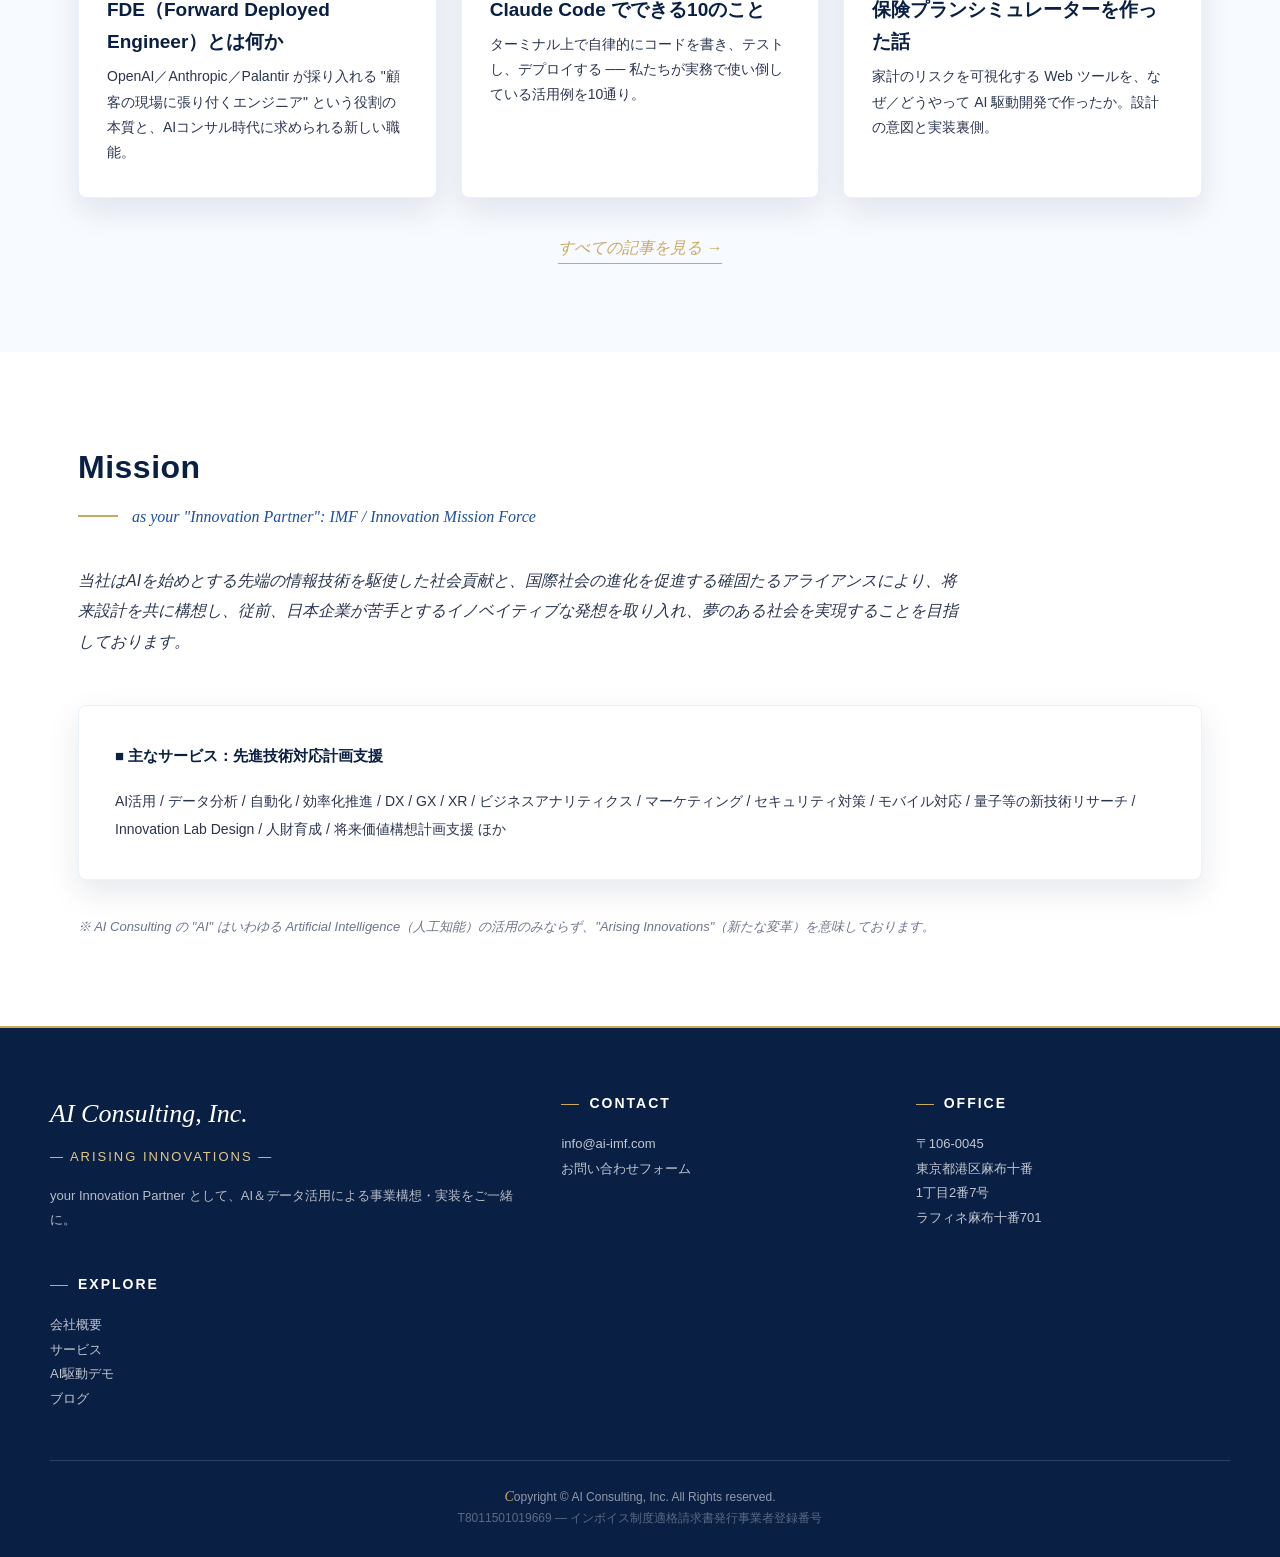
==== commit ab542f6d: "Split hero into navy top + white bottom for sharper contrast Co-Authored-By: Claude Opus 4.8 (1M con" ====
--- a/index.html
+++ b/index.html
@@ -54,6 +54,33 @@
   <div class="t">"The highest excellence is like (that of) water."</div>
 </section>
 
+<!-- ============ BRAIN = AI HERO ============ -->
+<section class="brain-section">
+  <div class="brain-img-wrap">
+    <img src="img/brain-ai.png" alt="AI Innovation Lab — フロンティアAIダッシュボード" class="brain-img">
+    <div class="brain-overlay"></div>
+  </div>
+  <div class="brain-text">
+    <div class="container">
+      <span class="brain-tagline">Brain ＝ AI</span>
+      <h2 class="brain-h2">"AI Innovation Lab." として、<br>貴社の意思決定そのものを拡張する。</h2>
+      <p class="brain-body">
+        AI ＆ Data Analytics、DX、CX、XR ── 当社の AI Innovation Lab. では、
+        産学連携の研究実績にもとづくメソッドと最新のフロンティアAIを組み合わせ、
+        経営の "脳" をアップグレードします。
+      </p>
+      <div class="brain-tags">
+        <span class="b-tag">AI &amp; Data</span>
+        <span class="b-tag">DX</span>
+        <span class="b-tag">CX</span>
+        <span class="b-tag">XR</span>
+        <span class="b-tag">Analytics</span>
+      </div>
+    </div>
+  </div>
+</section>
+
+<!-- ============ CORE SERVICES ============ -->
 <section class="section">
   <div class="container">
     <h2>A few things we're great at</h2>
@@ -87,34 +114,52 @@
   </div>
 </section>
 
+<!-- ============ SIGNATURE SOLUTIONS WITH IMAGES ============ -->
 <section class="section alt">
   <div class="container">
     <h2>主なソリューション</h2>
     <span class="en-sub">Signature Solutions</span>
-    <div class="cards">
-      <div class="card">
-        <span class="num">IX</span>
+
+    <div class="solution-row">
+      <div class="solution-text">
+        <span class="solution-mark">IX</span>
         <h3>IX Analyzer</h3>
         <span class="en">Innovation Acceleration</span>
-        <p>イノベーションを加速する独自のAI、ML及びデータ分析を活用したメソッドによる事業、業務改善サービス。</p>
-      </div>
-      <div class="card">
-        <span class="num">DX</span>
+        <p>イノベーションを加速する独自の AI・ML・データ分析を活用したメソッドによる、事業・業務改善サービス。<strong>「①顧客理解 → ②目標設定 → ③企画／仮説立案 → ④仮説検証 → ⑤施策実行 → ⑥効果検証」</strong>のサイクルをデータ分析基盤の上に確立します。</p>
+      </div>
+      <div class="solution-img">
+        <img src="img/data-cycle.png" alt="IX Analyzer データ分析サイクル">
+      </div>
+    </div>
+
+    <div class="solution-row flip">
+      <div class="solution-text">
+        <span class="solution-mark">DX</span>
         <h3>DX Analyzer</h3>
         <span class="en">Digital Re-architecture</span>
-        <p>デジタルトランスフォーメーションの再設計を実現する、第三者分析に基づくデータ＆AI活用推進を考慮した事業・業務改善サービス。</p>
-      </div>
-      <div class="card">
-        <span class="num">IL</span>
+        <p>デジタルトランスフォーメーションの再設計を実現する、第三者分析に基づくデータ＆AI活用推進を考慮した事業・業務改善サービス。ダッシュボードによる可視化から意思決定までを統合的にデザインします。</p>
+      </div>
+      <div class="solution-img">
+        <img src="img/dx-dashboard.png" alt="DX Analyzer ダッシュボードサンプル">
+      </div>
+    </div>
+
+    <div class="solution-row">
+      <div class="solution-text">
+        <span class="solution-mark">IL</span>
         <h3>Innovation Lab. Design</h3>
         <span class="en">"Dejima" Strategy</span>
-        <p>貴社の拡張型のイノベーション・ラボとして、新たな事業施策の思考と試行を貴社と共に将来設計し、価値構想を実践する "出島" 戦略。慶應義塾大他の産学連携の研究実績を踏まえた業務推進サービス。</p>
-      </div>
-    </div>
-  </div>
-</section>
-
-<section class="section alt" id="members">
+        <p>貴社の拡張型のイノベーション・ラボとして、新たな事業施策の思考と試行を貴社と共に将来設計し、価値構想を実践する <strong>"出島" 戦略</strong>。慶應義塾大他の産学連携の研究実績を踏まえた業務推進サービス。</p>
+      </div>
+      <div class="solution-img solution-img-dark">
+        <img src="img/journey.png" alt="Innovation Lab. Design - 人とAIの旅">
+      </div>
+    </div>
+  </div>
+</section>
+
+<!-- ============ MEMBERS ============ -->
+<section class="section" id="members">
   <div class="container">
     <h2>中核メンバー</h2>
     <span class="en-sub">Meet the Team</span>
@@ -152,8 +197,7 @@
           <h3 class="member-name">村瀬 克成 <span class="en">Katsunari Murase</span></h3>
           <p class="member-bio">
             慶應義塾大学大学院 政策・メディア研究科卒。小暮研の門下生としてデータサイエンスを研究。その後、AI開発ベンチャーに入社し、COOとしてプロジェクトマネジメントに従事。データサイエンスの知見に加え、Web開発を含むエンジニアリング、マーケティングサイエンスからIoTセンサー活用まで幅広い領域での実績。
-            <br>
-            <strong>強み:</strong> 統計／データサイエンス／AI駆動開発の知見・二次データ分析（セカンドオピニオン）・既存分析手法の妥当性アセスメント・新規デザイン、AI駆動型開発リプレース。
+            <br><strong>強み:</strong> 統計／データサイエンス／AI駆動開発の知見・二次データ分析（セカンドオピニオン）・既存分析手法の妥当性アセスメント・新規デザイン、AI駆動型開発リプレース。
           </p>
           <div class="member-tags">
             <span class="m-tag">データサイエンス</span>
@@ -167,34 +211,44 @@
   </div>
 </section>
 
-<section class="section" id="demos-preview">
+<!-- ============ DEMOS PREVIEW (with thumbnails) ============ -->
+<section class="section alt" id="demos-preview">
   <div class="container">
     <h2>AI駆動デモ</h2>
     <span class="en-sub">AI-Driven Demos &amp; Live Prototypes</span>
     <p class="lead">
       私たちが Claude Code をはじめとする最新のAI駆動開発で実際に作ってきた、業種別のシミュレーター／ダッシュボード。クリックすると動くデモをご覧いただけます。
     </p>
-    <div class="cards">
-      <a class="card demo-card" href="https://insurance-simulator.vercel.app" target="_blank" rel="noopener">
-        <span class="num">01</span>
-        <h3>保険プラン・シミュレーター</h3>
-        <span class="en">Insurance Plan Simulator</span>
-        <p>家族構成・資産・リスク許容度から、生命／医療／がん／就業不能の必要保障額を試算し、最適プランを提案。</p>
-        <span class="demo-cta">Live demo →</span>
-      </a>
-      <a class="card demo-card" href="https://hr-core-ai-app.vercel.app" target="_blank" rel="noopener">
-        <span class="num">02</span>
-        <h3>HR コア人事AI</h3>
-        <span class="en">People Analytics AI</span>
-        <p>採用・育成・配置をデータドリブンに最適化。エンゲージメントとリテンションをAIが定量的に支援。</p>
-        <span class="demo-cta">Live demo →</span>
-      </a>
-      <a class="card demo-card" href="https://realestate-demo-hub.vercel.app" target="_blank" rel="noopener">
-        <span class="num">03</span>
-        <h3>資産管理・不動産 DX</h3>
-        <span class="en">Asset &amp; Real Estate DX</span>
-        <p>ポートフォリオ可視化と将来価値予測を一画面に集約。意思決定のスピードと精度を引き上げる。</p>
-        <span class="demo-cta">Live demo →</span>
+    <div class="cards demo-cards-img">
+      <a class="card demo-card has-thumb" href="https://insurance-simulator-tawny.vercel.app" target="_blank" rel="noopener">
+        <div class="demo-thumb"><img src="img/dashboard-insurance.png" alt="保険プラン・シミュレーター"></div>
+        <div class="demo-body">
+          <span class="num">01</span>
+          <h3>保険プラン・シミュレーター</h3>
+          <span class="en">Insurance Plan Simulator</span>
+          <p>家族構成・資産・リスク許容度から、生命／医療／がん／就業不能の必要保障額を試算し、最適プランを提案。</p>
+          <span class="demo-cta">Live demo →</span>
+        </div>
+      </a>
+      <a class="card demo-card has-thumb" href="https://hr-core-ai-app.vercel.app" target="_blank" rel="noopener">
+        <div class="demo-thumb"><img src="img/dashboard-hr.png" alt="HR コア人事AI"></div>
+        <div class="demo-body">
+          <span class="num">02</span>
+          <h3>HR コア人事AI</h3>
+          <span class="en">People Analytics AI</span>
+          <p>採用・育成・配置をデータドリブンに最適化。エンゲージメントとリテンションをAIが定量的に支援。</p>
+          <span class="demo-cta">Live demo →</span>
+        </div>
+      </a>
+      <a class="card demo-card has-thumb" href="https://realestate-demo-hub.vercel.app" target="_blank" rel="noopener">
+        <div class="demo-thumb"><img src="img/dashboard-realestate.png" alt="資産管理・不動産 DX"></div>
+        <div class="demo-body">
+          <span class="num">03</span>
+          <h3>資産管理・不動産 DX</h3>
+          <span class="en">Asset &amp; Real Estate DX</span>
+          <p>ポートフォリオ可視化と将来価値予測を一画面に集約。意思決定のスピードと精度を引き上げる。</p>
+          <span class="demo-cta">Live demo →</span>
+        </div>
       </a>
     </div>
     <div style="text-align:center;margin-top:36px">
@@ -203,7 +257,8 @@
   </div>
 </section>
 
-<section class="section alt" id="blog-preview">
+<!-- ============ BLOG PREVIEW ============ -->
+<section class="section" id="blog-preview">
   <div class="container">
     <h2>Insights &amp; Blog</h2>
     <span class="en-sub">FDE、Claude Code、AI駆動開発の現場から</span>
@@ -215,19 +270,16 @@
         <span class="blog-tag">解説</span>
         <h3>FDE（Forward Deployed Engineer）とは何か</h3>
         <p>OpenAI／Anthropic／Palantir が採り入れる "顧客の現場に張り付くエンジニア" という役割の本質と、AIコンサル時代に求められる新しい職能。</p>
-        <span class="demo-cta">続きを読む →</span>
       </a>
       <a class="card blog-card" href="blog/claude-code-capabilities.html">
         <span class="blog-tag">技術</span>
         <h3>Claude Code でできる10のこと</h3>
         <p>ターミナル上で自律的にコードを書き、テストし、デプロイする ── 私たちが実務で使い倒している活用例を10通り。</p>
-        <span class="demo-cta">続きを読む →</span>
       </a>
       <a class="card blog-card" href="blog/insurance-simulator-story.html">
         <span class="blog-tag">事例</span>
         <h3>保険プランシミュレーターを作った話</h3>
         <p>家計のリスクを可視化する Web ツールを、なぜ／どうやって AI 駆動開発で作ったか。設計の意図と実装裏側。</p>
-        <span class="demo-cta">続きを読む →</span>
       </a>
     </div>
     <div style="text-align:center;margin-top:36px">
@@ -236,14 +288,15 @@
   </div>
 </section>
 
-<section class="section">
+<!-- ============ MISSION ============ -->
+<section class="section alt">
   <div class="container">
     <h2>Mission</h2>
     <span class="en-sub">as your "Innovation Partner": IMF / Innovation Mission Force</span>
     <p class="lead" style="font-style:italic;color:var(--body)">
       当社はAIを始めとする先端の情報技術を駆使した社会貢献と、国際社会の進化を促進する確固たるアライアンスにより、将来設計を共に構想し、従前、日本企業が苦手とするイノベイティブな発想を取り入れ、夢のある社会を実現することを目指しております。
     </p>
-    <div style="margin-top:48px;background:var(--cream);border:1px solid var(--ice);border-radius:8px;padding:36px;">
+    <div style="margin-top:48px;background:var(--white);border:1px solid var(--ice);border-radius:8px;padding:36px;box-shadow:var(--shadow);">
       <p style="margin-bottom:18px"><strong style="color:var(--navy);font-size:15px">■ 主なサービス：先進技術対応計画支援</strong></p>
       <p style="font-size:14px;color:var(--body);line-height:2;">
         AI活用 / データ分析 / 自動化 / 効率化推進 / DX / GX / XR / ビジネスアナリティクス / マーケティング / セキュリティ対策 / モバイル対応 / 量子等の新技術リサーチ / Innovation Lab Design / 人財育成 / 将来価値構想計画支援 ほか
--- a/styles.css
+++ b/styles.css
@@ -213,6 +213,92 @@
 .btn.gold{background:var(--gold);color:var(--navy);border-color:var(--gold)}
 .btn.gold:hover{background:var(--gold-light);color:var(--navy);border-color:var(--gold-light)}
 
+/* ===== Brain = AI hero section ===== */
+.brain-section{
+  position:relative;
+  background:var(--navy);
+  color:#fff;
+  overflow:hidden;
+}
+.brain-img-wrap{
+  position:relative;
+  width:100%;
+  height:0;
+  padding-bottom:42%;  /* aspect ratio */
+  overflow:hidden;
+}
+.brain-img{
+  position:absolute;left:0;top:0;width:100%;height:100%;
+  object-fit:cover;object-position:center;
+  display:block;
+}
+.brain-overlay{
+  position:absolute;inset:0;
+  background:
+    linear-gradient(180deg, rgba(10,31,68,.05) 0%, rgba(10,31,68,.40) 70%, rgba(10,31,68,.92) 100%);
+  pointer-events:none;
+}
+.brain-text{
+  padding:54px 0 80px;
+  position:relative;
+  margin-top:-180px; /* overlap onto image */
+  z-index:2;
+}
+.brain-text .container{position:relative;text-align:center;max-width:920px}
+.brain-tagline{
+  display:inline-block;
+  font-family:var(--chancery);font-style:italic;color:var(--gold-light);
+  font-size:22px;letter-spacing:2px;margin-bottom:18px;
+  padding:6px 22px;border:1px solid rgba(201,169,97,.5);border-radius:30px;
+  background:rgba(10,31,68,.45);backdrop-filter:blur(4px);
+}
+.brain-h2{
+  color:#fff !important;
+  font-size:34px;font-weight:700;line-height:1.5;letter-spacing:.5px;
+  margin-bottom:24px;text-shadow:0 4px 18px rgba(0,0,0,.55);
+  border:0 !important;padding:0 !important;
+}
+.brain-body{
+  color:rgba(255,255,255,.85);font-size:15px;line-height:2;
+  max-width:760px;margin:0 auto 32px;text-shadow:0 2px 10px rgba(0,0,0,.45);
+}
+.brain-tags{display:flex;gap:10px;justify-content:center;flex-wrap:wrap}
+.b-tag{
+  background:rgba(201,169,97,.18);
+  border:1px solid rgba(201,169,97,.55);
+  color:var(--gold-light);font-size:12px;padding:6px 14px;border-radius:14px;
+  letter-spacing:1px;font-family:var(--chancery);font-style:italic;
+}
+
+/* ===== Solution rows (IX / DX / IL with images) ===== */
+.solution-row{
+  display:grid;grid-template-columns:1fr 1fr;gap:48px;
+  align-items:center;margin-top:48px;
+  background:var(--white);border:1px solid var(--ice);border-radius:10px;
+  padding:36px 40px;box-shadow:var(--shadow);
+}
+.solution-row.flip .solution-text{order:2}
+.solution-row.flip .solution-img{order:1}
+.solution-text .solution-mark{
+  display:inline-block;
+  font-family:var(--chancery);font-style:italic;color:var(--gold);
+  font-size:48px;line-height:1;margin-bottom:8px;
+}
+.solution-text h3{
+  color:var(--navy);font-size:26px;font-weight:700;margin-bottom:6px;
+}
+.solution-text .en{
+  font-family:var(--chancery);font-style:italic;color:var(--blue);
+  font-size:14px;margin-bottom:18px;display:block;
+}
+.solution-text p{color:var(--body);font-size:14.5px;line-height:1.95}
+.solution-img img{
+  width:100%;height:auto;display:block;
+  border-radius:8px;box-shadow:0 8px 22px rgba(10,31,68,.10);
+}
+.solution-img-dark{background:var(--navy);border-radius:8px;padding:0;overflow:hidden}
+.solution-img-dark img{box-shadow:none;border-radius:0}
+
 /* ===== Members ===== */
 .members{display:grid;grid-template-columns:1fr;gap:32px;margin-top:32px}
 .member-card{
@@ -237,6 +323,33 @@
 .demo-card:hover,.blog-card:hover{transform:translateY(-3px);box-shadow:0 18px 44px rgba(10,31,68,.13)}
 .demo-cta{margin-top:auto;color:var(--blue);font-size:13px;font-weight:600;letter-spacing:.5px;padding-top:14px}
 .demo-card:hover .demo-cta{color:var(--bright)}
+
+/* Demo cards with thumbnails */
+.demo-cards-img .card.has-thumb{padding:0;overflow:hidden}
+.demo-cards-img .card.has-thumb::before{display:none}
+.demo-thumb{
+  width:100%;aspect-ratio:16/9;overflow:hidden;background:var(--navy);
+  border-bottom:2px solid var(--gold);position:relative;
+}
+.demo-thumb img{width:100%;height:100%;object-fit:cover;display:block;transition:transform .35s}
+.has-thumb:hover .demo-thumb img{transform:scale(1.04)}
+.demo-thumb::after{
+  content:"";position:absolute;inset:0;
+  background:linear-gradient(180deg, transparent 60%, rgba(10,31,68,.45) 100%);
+  pointer-events:none;
+}
+.demo-body{padding:24px 28px 28px;display:flex;flex-direction:column;flex:1}
+.demo-body .num{
+  font-family:var(--chancery);font-style:italic;color:var(--gold);
+  font-size:32px;line-height:1;margin-bottom:10px;display:block;
+}
+.demo-body h3{color:var(--navy);font-size:18px;font-weight:700;margin-bottom:4px}
+.demo-body .en{
+  font-family:var(--chancery);font-style:italic;color:var(--blue);
+  font-size:12px;display:block;margin-bottom:12px;
+}
+.demo-body p{color:var(--body);font-size:13.5px;line-height:1.8;margin-bottom:auto}
+.demo-body .demo-cta{padding-top:14px;margin-top:14px;border-top:1px solid var(--ice)}
 .blog-tag{display:inline-block;background:var(--navy);color:var(--gold-light);padding:4px 10px;border-radius:12px;font-size:11px;letter-spacing:1px;font-family:var(--chancery);font-style:italic;margin-bottom:14px;align-self:flex-start}
 .btn-link{display:inline-block;color:var(--gold);font-family:var(--chancery);font-style:italic;font-size:16px;border-bottom:1px solid var(--gold);padding-bottom:2px;transition:color .2s,border-color .2s}
 .btn-link:hover{color:var(--bright);border-color:var(--bright)}
@@ -291,5 +404,12 @@
   .hero-bottom{padding:48px 20px 56px}
   .hero-bottom .jp-title{font-size:24px;letter-spacing:2px}
   .hero-bottom .sub-light{font-size:14.5px;line-height:2}
+  .solution-row{grid-template-columns:1fr;gap:24px;padding:24px}
+  .solution-row.flip .solution-text{order:1}
+  .solution-row.flip .solution-img{order:2}
+  .brain-h2{font-size:22px}
+  .brain-tagline{font-size:18px}
+  .brain-text{padding:32px 0 56px;margin-top:-80px}
+  .brain-img-wrap{padding-bottom:60%}
   .page-hero h1{font-size:28px}
 }
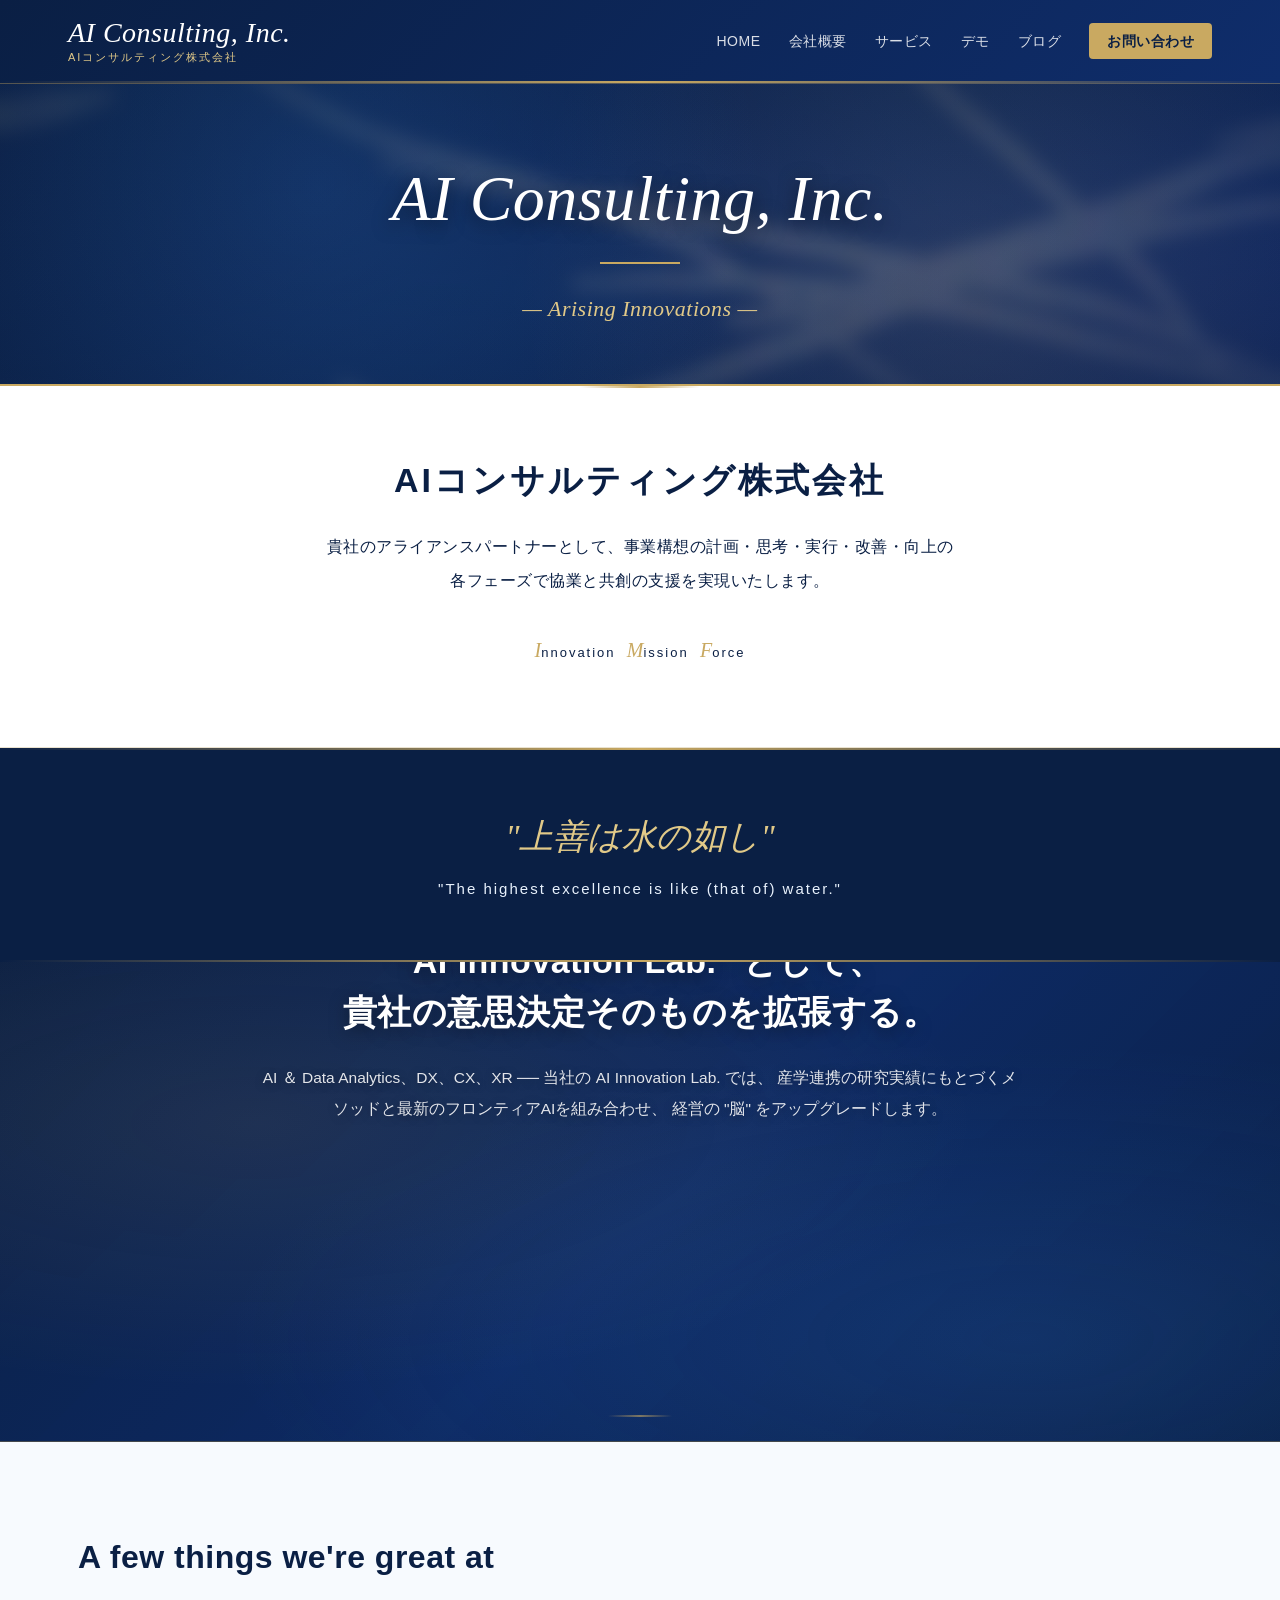
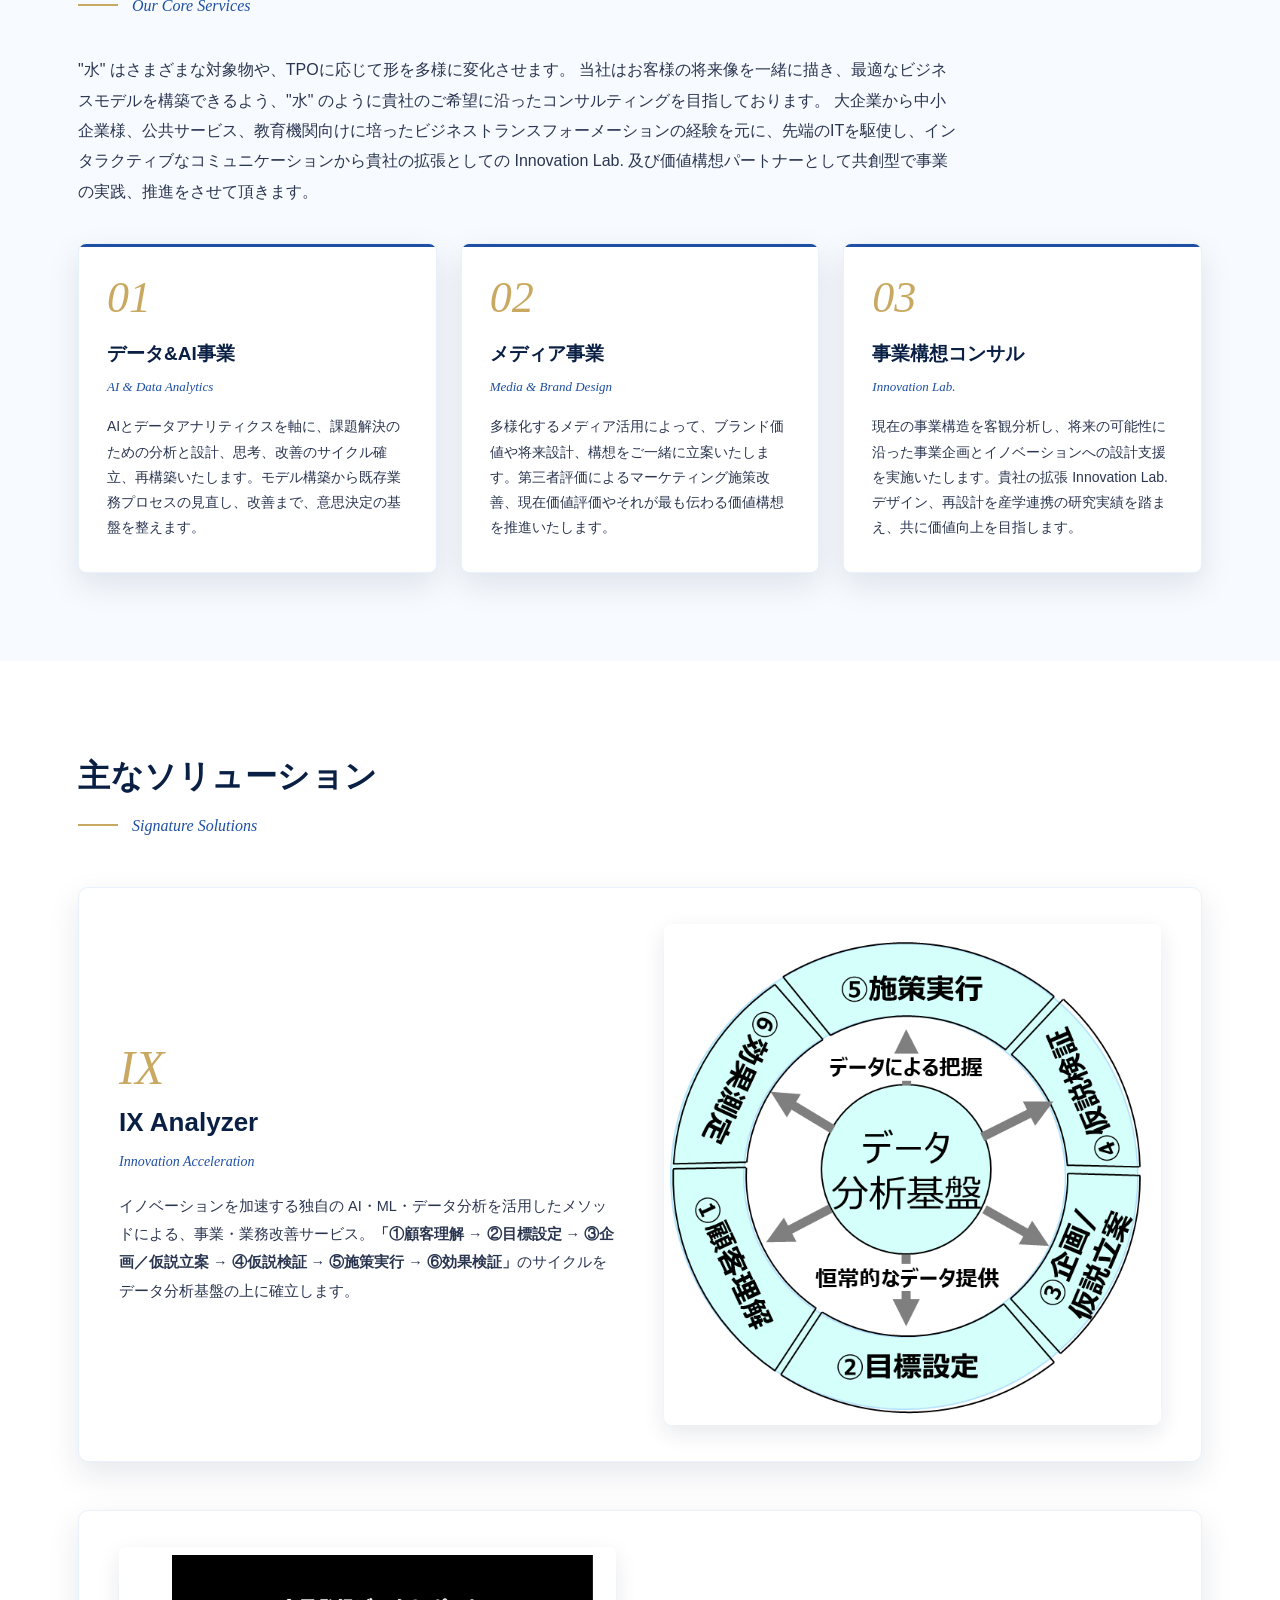
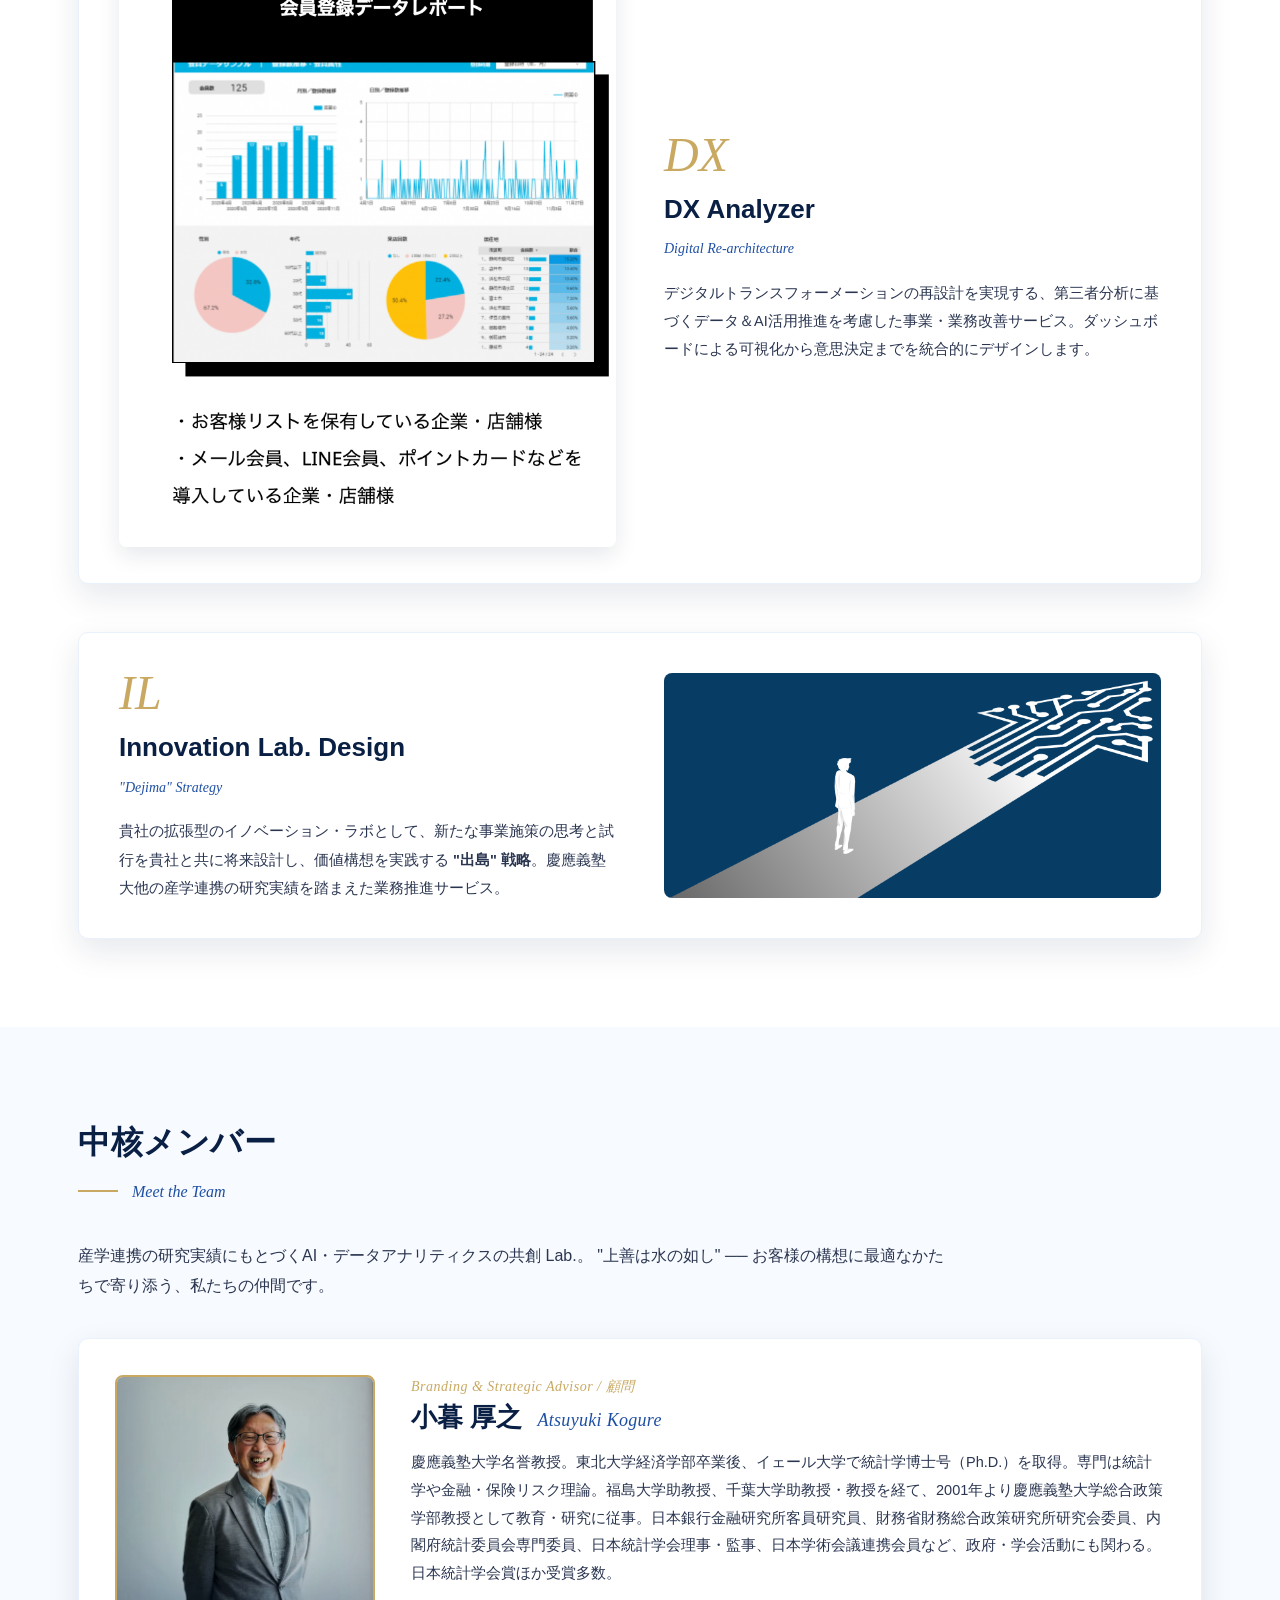
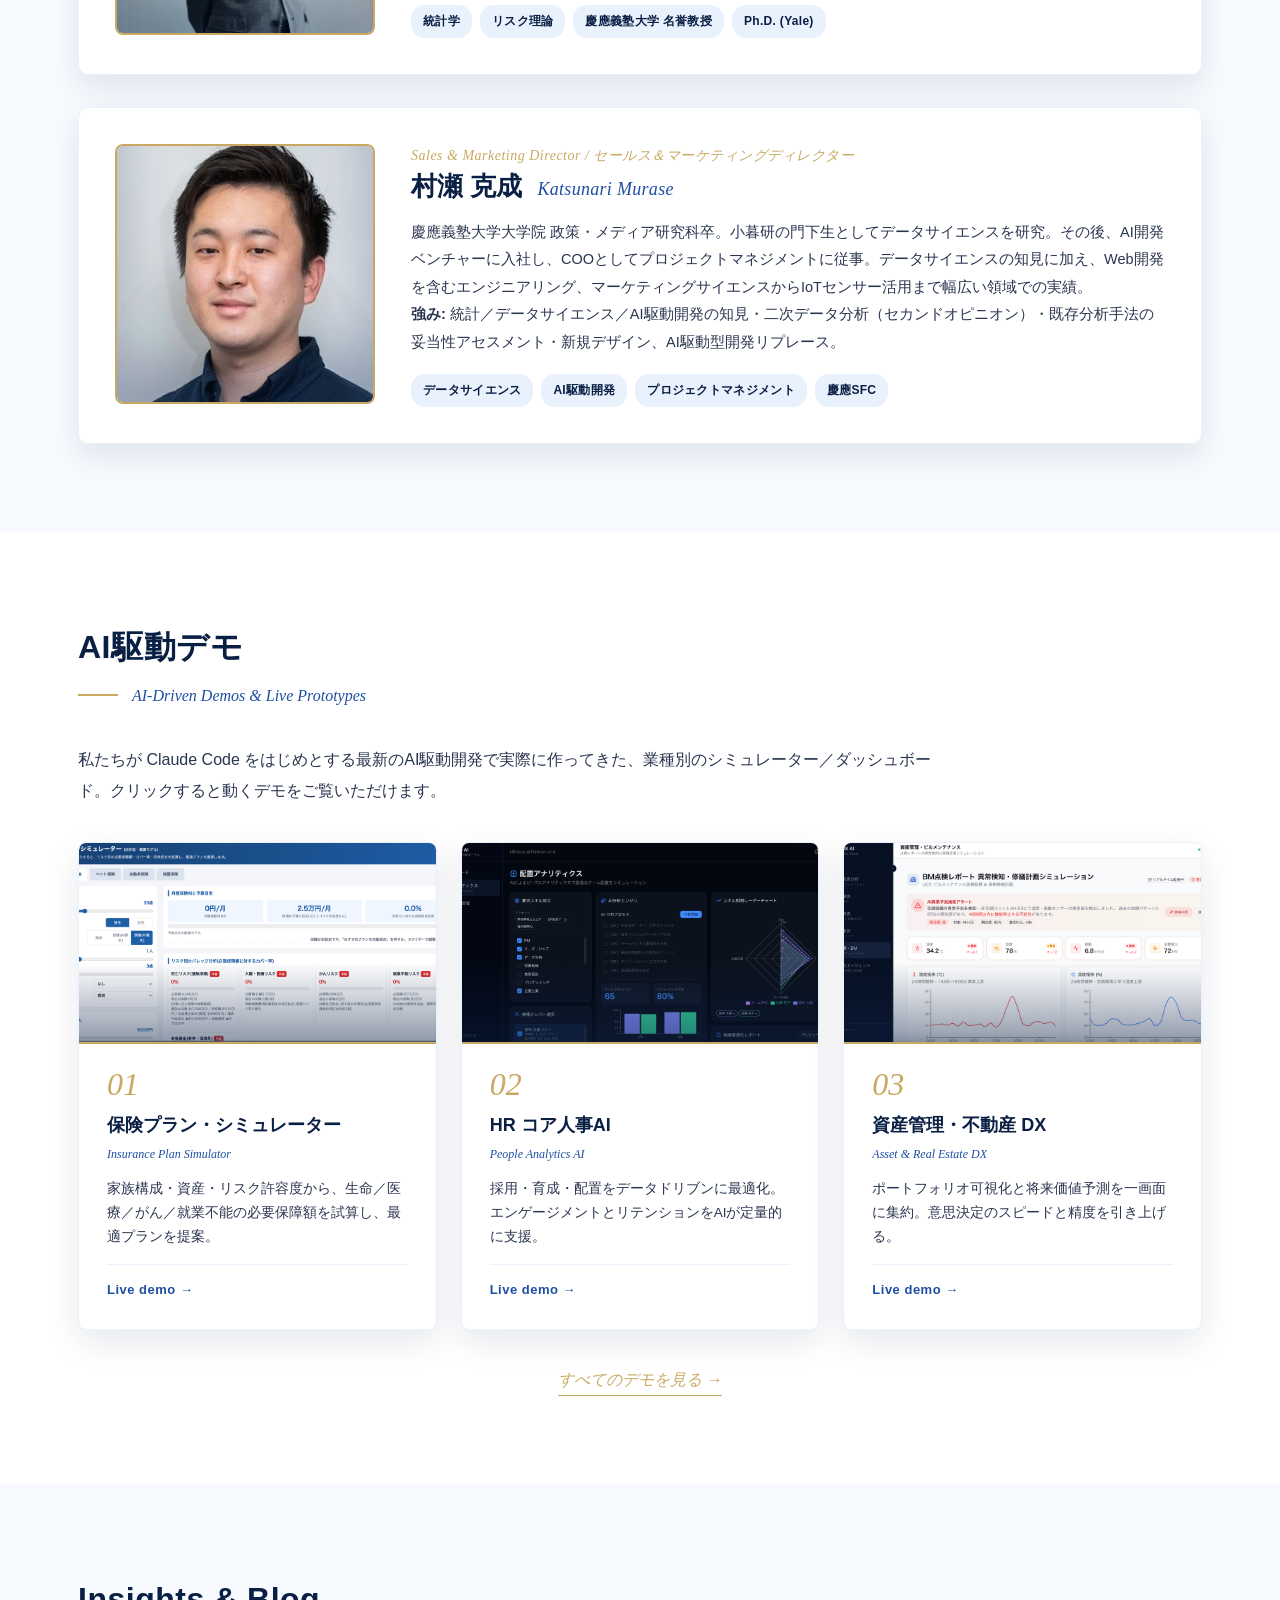
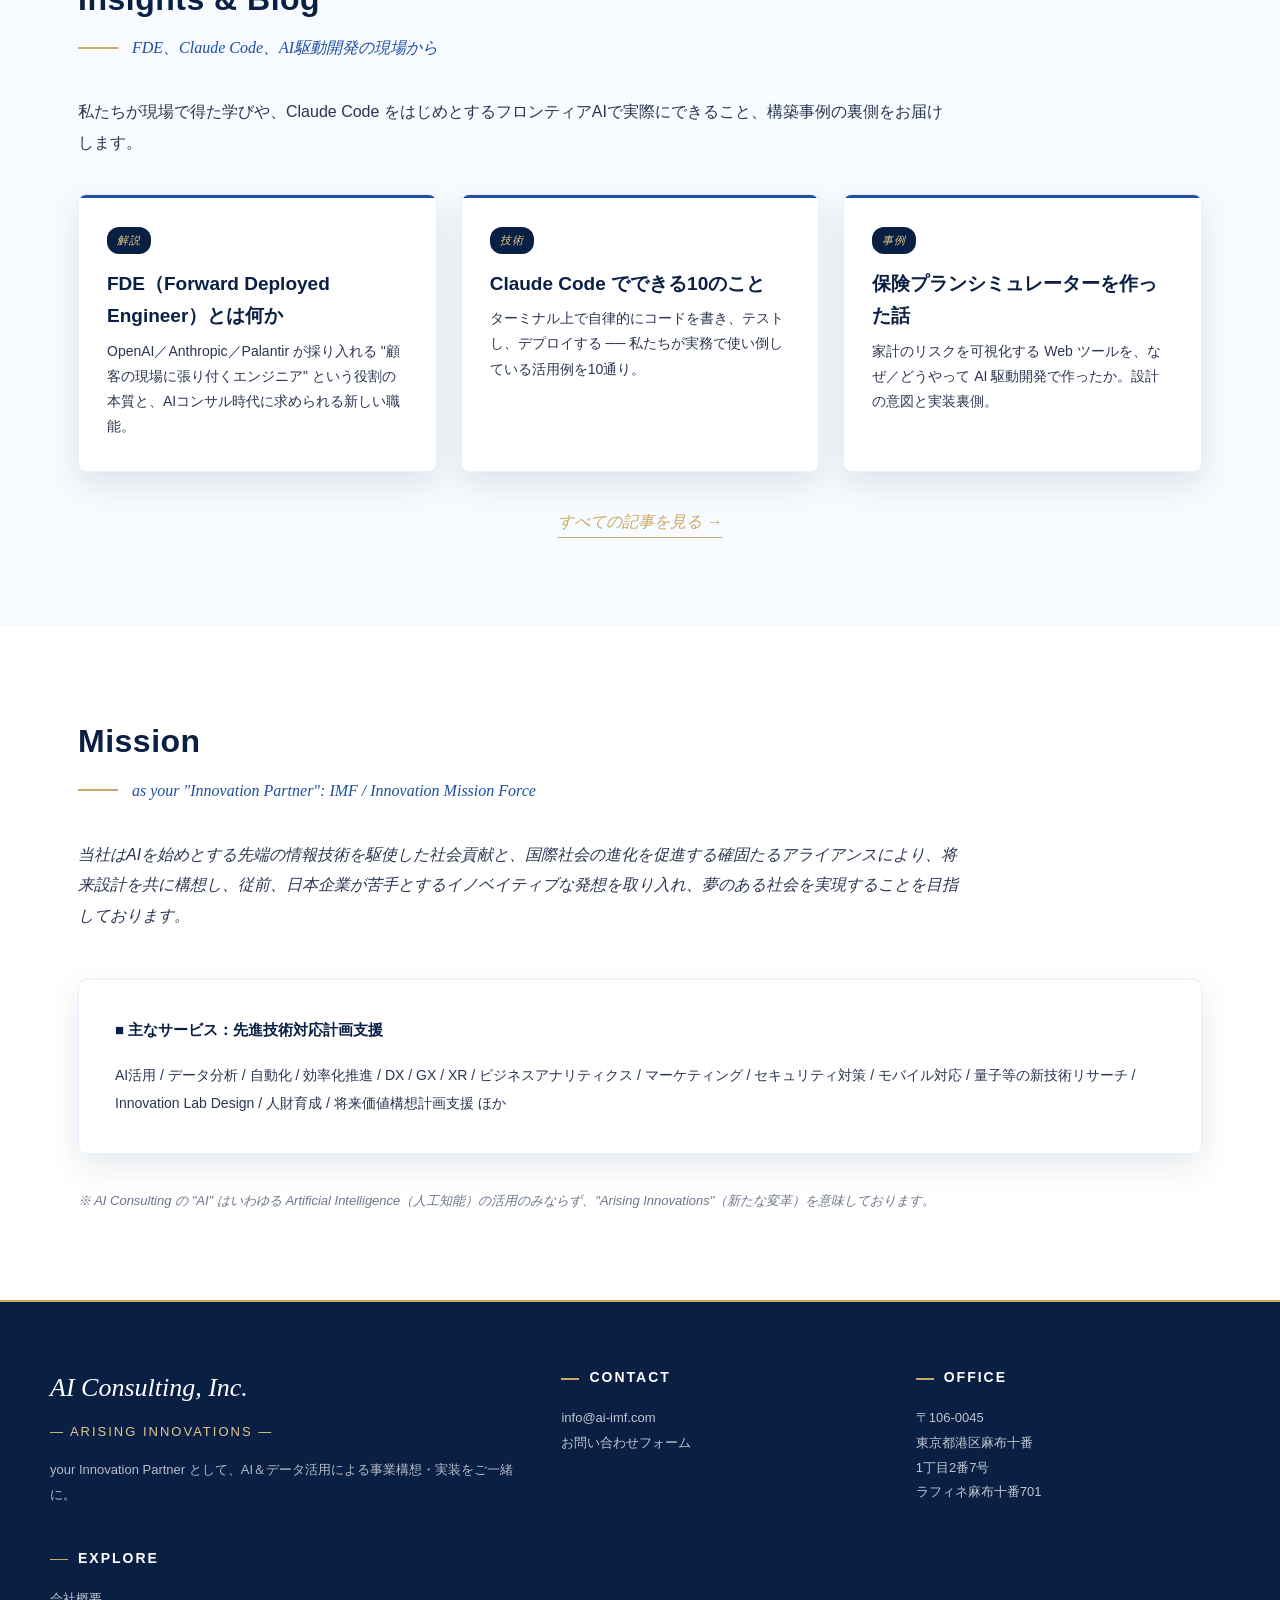
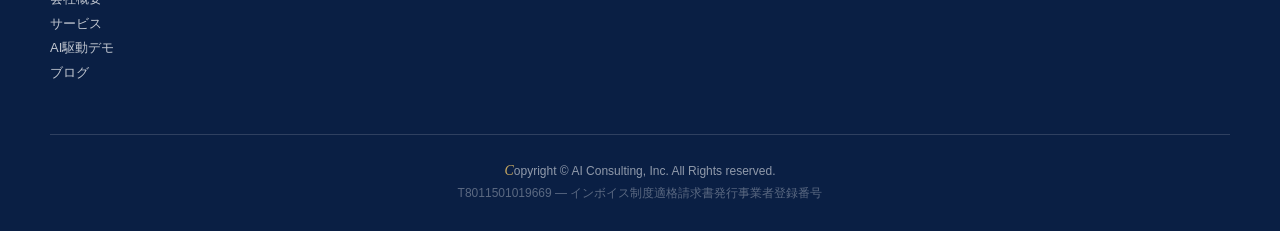
==== commit 45ee7254: "Update hero styles and layout Co-Authored-By: Claude Opus 4.8 (1M context) <noreply@anthropic.com>" ====
--- a/index.html
+++ b/index.html
@@ -57,7 +57,10 @@
 <!-- ============ BRAIN = AI HERO ============ -->
 <section class="brain-section">
   <div class="brain-img-wrap">
-    <img src="img/brain-ai.png" alt="AI Innovation Lab — フロンティアAIダッシュボード" class="brain-img">
+    <img src="img/brain-ai.png" alt="AI Innovation Lab — フロンティアAIダッシュボード" class="brain-img brain-img-1">
+    <img src="img/dashboard-insurance.png" alt="保険プランシミュレーター ダッシュボード" class="brain-img brain-img-2">
+    <img src="img/dashboard-realestate.png" alt="不動産DX ダッシュボード" class="brain-img brain-img-3">
+    <img src="img/dashboard-hr.png" alt="HRコア人事AI ダッシュボード" class="brain-img brain-img-4">
     <div class="brain-overlay"></div>
   </div>
   <div class="brain-text">
@@ -69,13 +72,6 @@
         産学連携の研究実績にもとづくメソッドと最新のフロンティアAIを組み合わせ、
         経営の "脳" をアップグレードします。
       </p>
-      <div class="brain-tags">
-        <span class="b-tag">AI &amp; Data</span>
-        <span class="b-tag">DX</span>
-        <span class="b-tag">CX</span>
-        <span class="b-tag">XR</span>
-        <span class="b-tag">Analytics</span>
-      </div>
     </div>
   </div>
 </section>
--- a/styles.css
+++ b/styles.css
@@ -84,7 +84,7 @@
   color:#fff;
   border-bottom:2px solid var(--gold);
 }
-.hero-top h1{font-family:var(--chancery);font-style:italic;font-weight:400;font-size:64px;line-height:1.1;margin-bottom:10px;letter-spacing:.5px}
+.hero-top h1{font-family:var(--chancery);font-style:italic;font-weight:400;font-size:64px;line-height:1.1;margin-bottom:10px;letter-spacing:.5px;color:#fff}
 .hero-top .accent{display:inline-block;width:80px;height:2px;background:var(--gold);margin:18px auto}
 .hero-top .lede{font-family:var(--chancery);font-style:italic;color:var(--gold-light);font-size:22px;letter-spacing:.5px}
 
@@ -298,6 +298,87 @@
 }
 .solution-img-dark{background:var(--navy);border-radius:8px;padding:0;overflow:hidden}
 .solution-img-dark img{box-shadow:none;border-radius:0}
+
+/* ===== Brain = AI hero (between Quote band and Core Services) ===== */
+.brain-section{
+  position:relative;
+  overflow:hidden;
+  color:#fff;
+  isolation:isolate;
+  min-height:480px;
+  border-bottom:1px solid rgba(201,169,97,.3);
+}
+.brain-img-wrap{
+  position:absolute;inset:0;z-index:0;
+  background:var(--navy);
+}
+.brain-img{
+  position:absolute;inset:0;
+  width:100%;height:100%;
+  object-fit:cover;object-position:center;
+  opacity:0;
+  /* muted look: desaturate + low brightness + slight blur so text reads cleanly */
+  filter:grayscale(35%) brightness(.42) contrast(.85) blur(1.2px);
+  transition:opacity 1.2s ease-in-out;
+  animation:brain-slide 24s infinite;
+  will-change:opacity;
+}
+/* 4-image rotation: each visible 6s, crossfade ~1.2s. Cycle 24s. */
+.brain-img-1{animation-delay:0s}
+.brain-img-2{animation-delay:6s}
+.brain-img-3{animation-delay:12s}
+.brain-img-4{animation-delay:18s}
+@keyframes brain-slide{
+  0%        {opacity:0}
+  2%, 23%   {opacity:1}
+  27%, 100% {opacity:0}
+}
+/* Overlay: dark navy gradient with subtle gold radial highlight for warmth */
+.brain-overlay{
+  position:absolute;inset:0;z-index:1;
+  background:
+    radial-gradient(ellipse at 20% 30%, rgba(201,169,97,.10), transparent 50%),
+    radial-gradient(ellipse at 80% 70%, rgba(46,120,210,.18), transparent 55%),
+    linear-gradient(135deg, rgba(10,31,68,.86) 0%, rgba(15,45,107,.80) 50%, rgba(10,31,68,.92) 100%);
+  pointer-events:none;
+}
+.brain-text{position:relative;z-index:2;padding:96px 28px 88px}
+.brain-tagline{
+  display:inline-block;
+  font-family:var(--chancery);font-style:italic;
+  color:var(--gold-light);font-size:18px;letter-spacing:1px;
+  margin-bottom:18px;
+  padding:4px 14px;border:1px solid rgba(201,169,97,.45);border-radius:20px;
+  background:rgba(10,31,68,.35);
+}
+.brain-h2{
+  font-family:var(--jp);font-weight:700;
+  color:#fff;font-size:34px;line-height:1.5;letter-spacing:.5px;
+  margin-bottom:24px;
+  text-shadow:0 4px 18px rgba(0,0,0,.4);
+  max-width:920px;
+}
+.brain-body{
+  color:rgba(255,255,255,.88);
+  font-size:15.5px;line-height:2;
+  max-width:760px;
+  text-shadow:0 2px 10px rgba(0,0,0,.35);
+}
+/* Subtle indicator dots showing the slide cycle */
+.brain-section::after{
+  content:"";
+  position:absolute;
+  left:50%;bottom:24px;transform:translateX(-50%);
+  z-index:2;
+  width:64px;height:2px;
+  background:linear-gradient(90deg,transparent,rgba(201,169,97,.6),transparent);
+  pointer-events:none;
+}
+/* Accessibility: respect reduced-motion */
+@media (prefers-reduced-motion: reduce){
+  .brain-img{animation:none}
+  .brain-img-1{opacity:1}
+}
 
 /* ===== Members ===== */
 .members{display:grid;grid-template-columns:1fr;gap:32px;margin-top:32px}
@@ -404,6 +485,10 @@
   .hero-bottom{padding:48px 20px 56px}
   .hero-bottom .jp-title{font-size:24px;letter-spacing:2px}
   .hero-bottom .sub-light{font-size:14.5px;line-height:2}
+  .brain-text{padding:64px 20px 56px}
+  .brain-h2{font-size:24px;line-height:1.55}
+  .brain-body{font-size:14.5px;line-height:1.95}
+  .brain-section{min-height:380px}
   .solution-row{grid-template-columns:1fr;gap:24px;padding:24px}
   .solution-row.flip .solution-text{order:1}
   .solution-row.flip .solution-img{order:2}
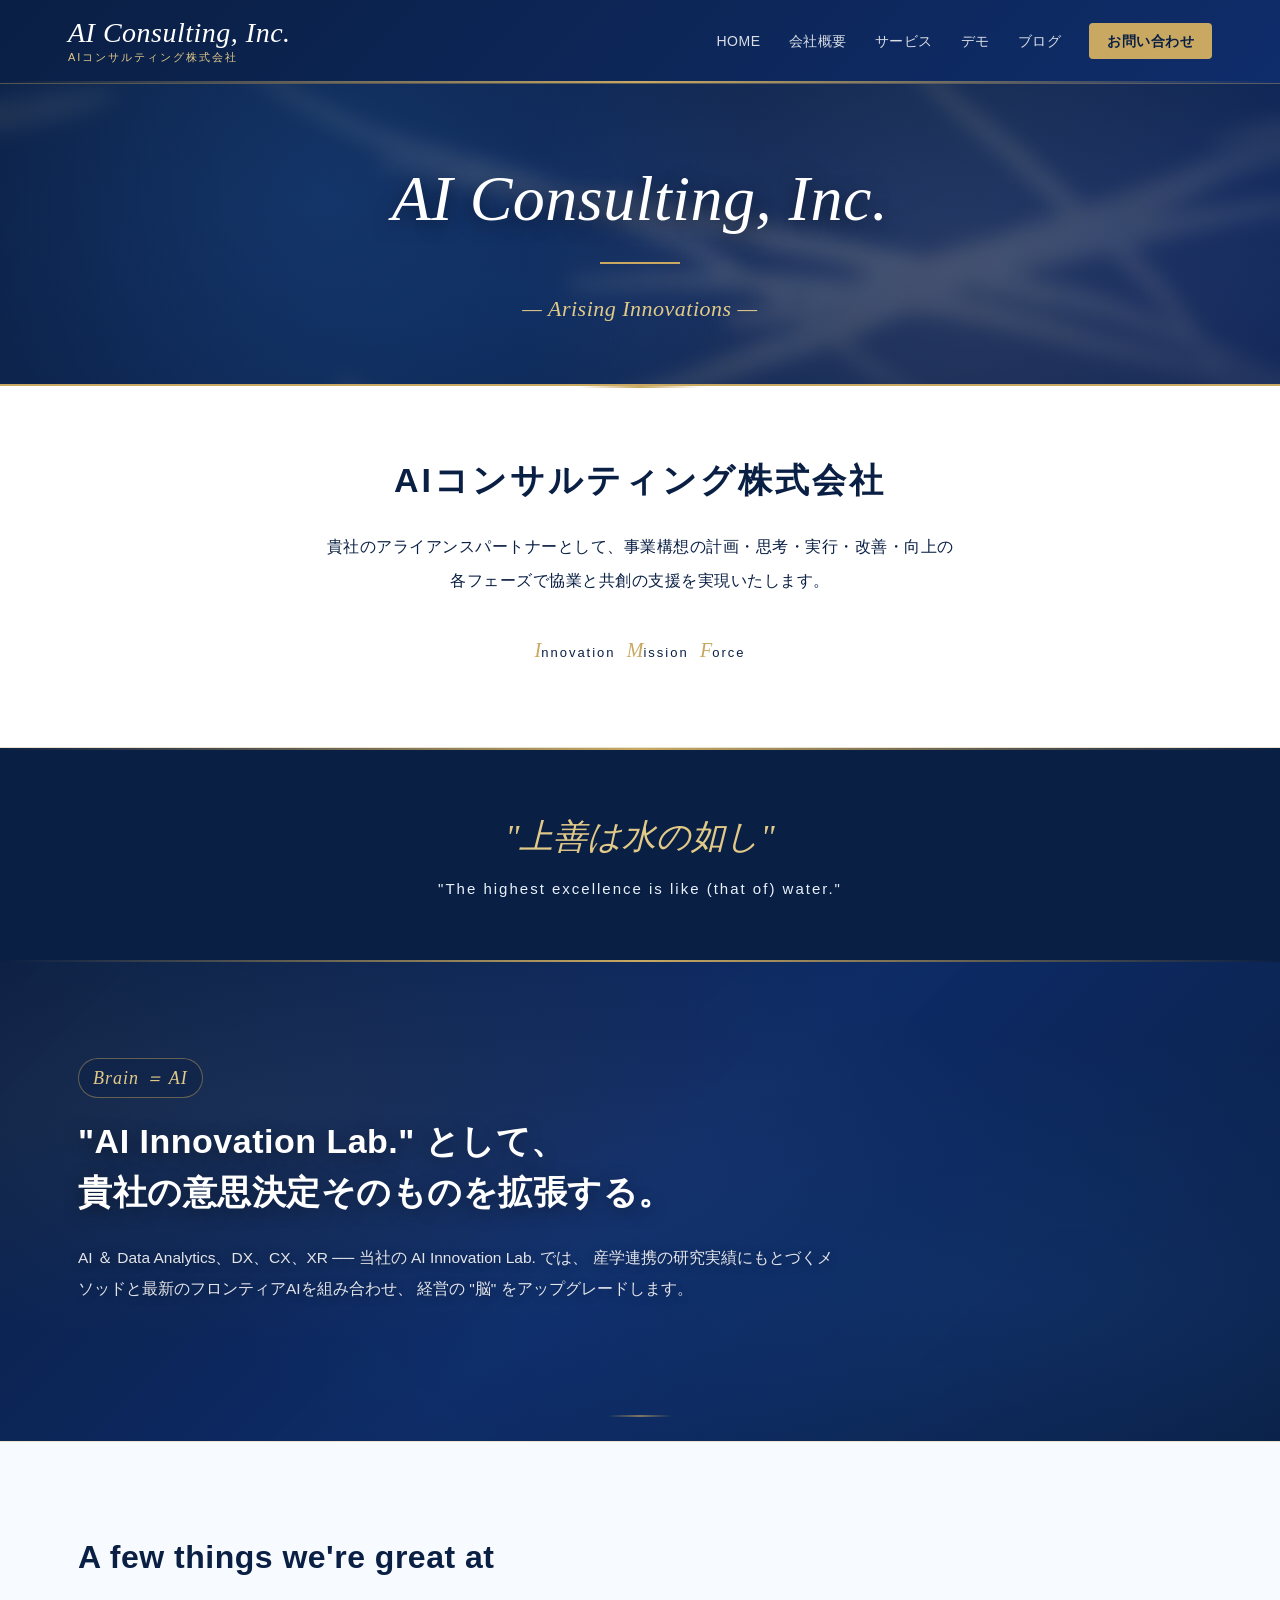
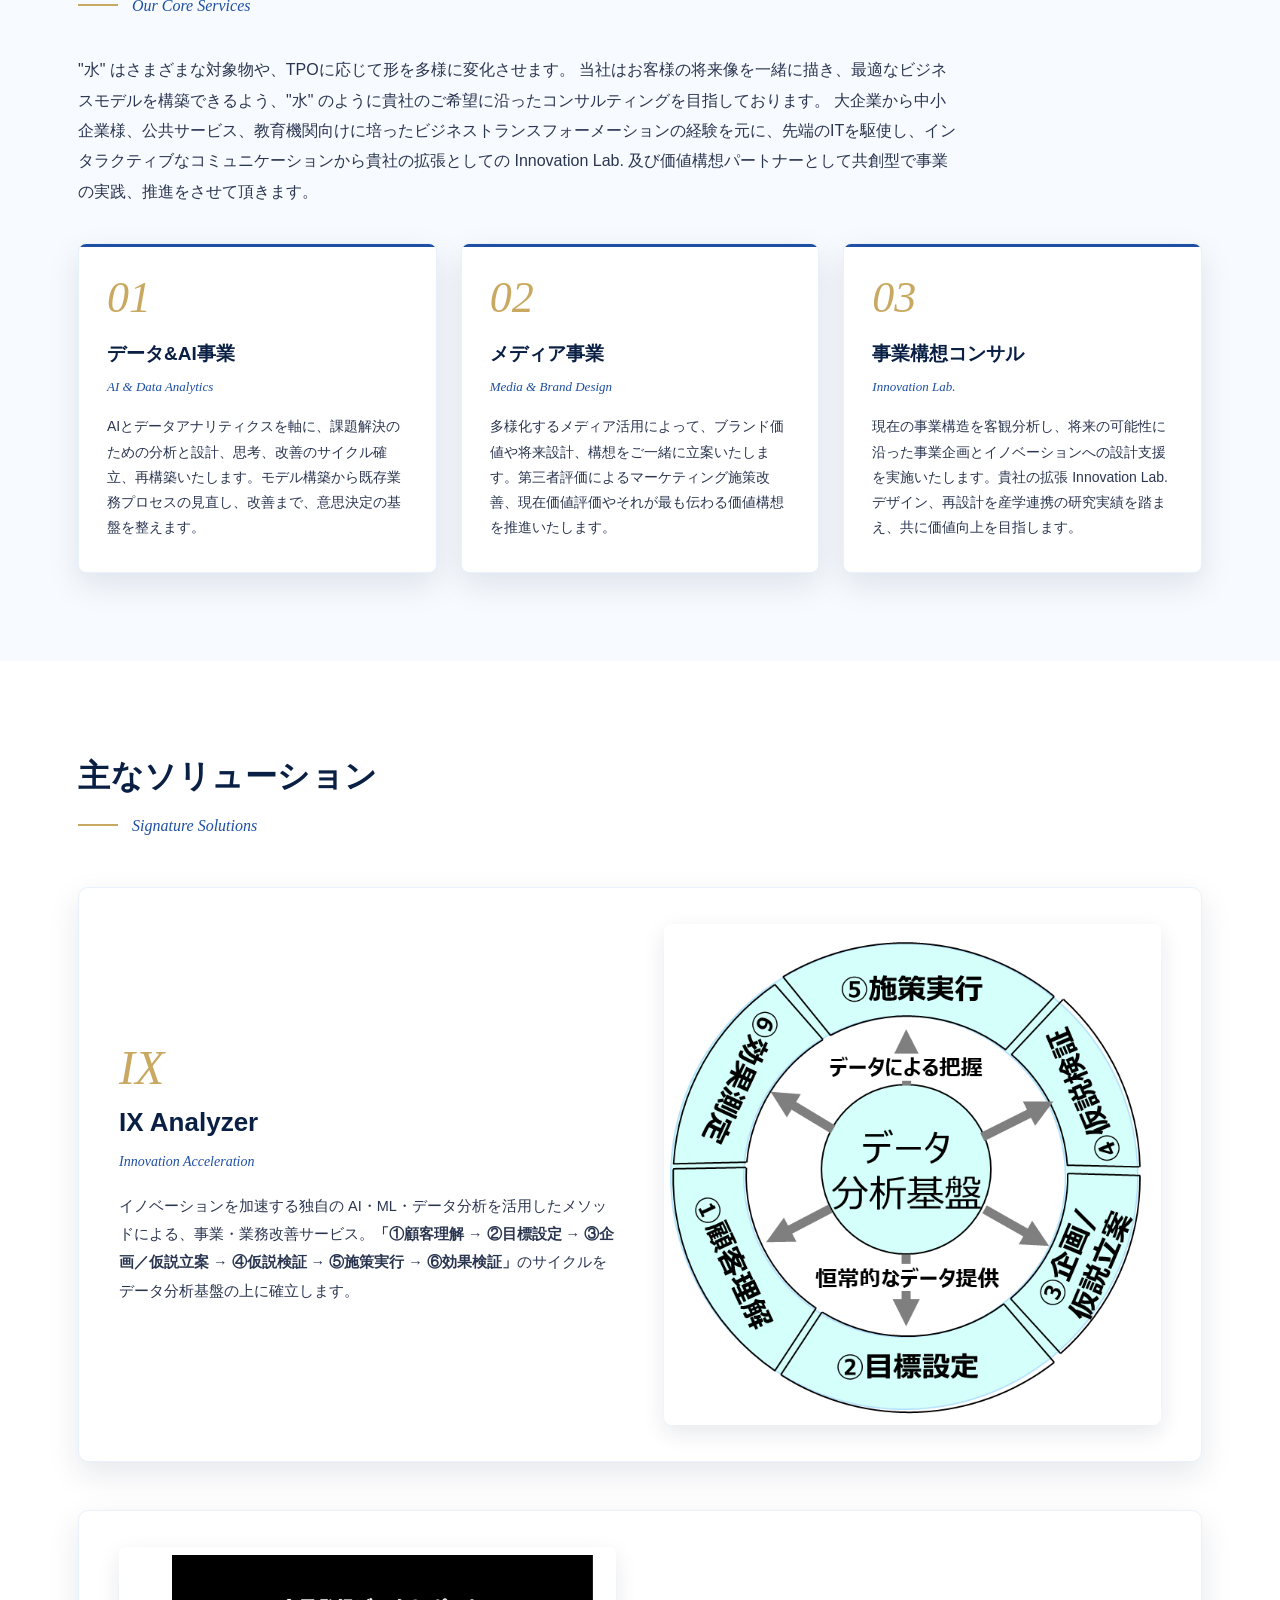
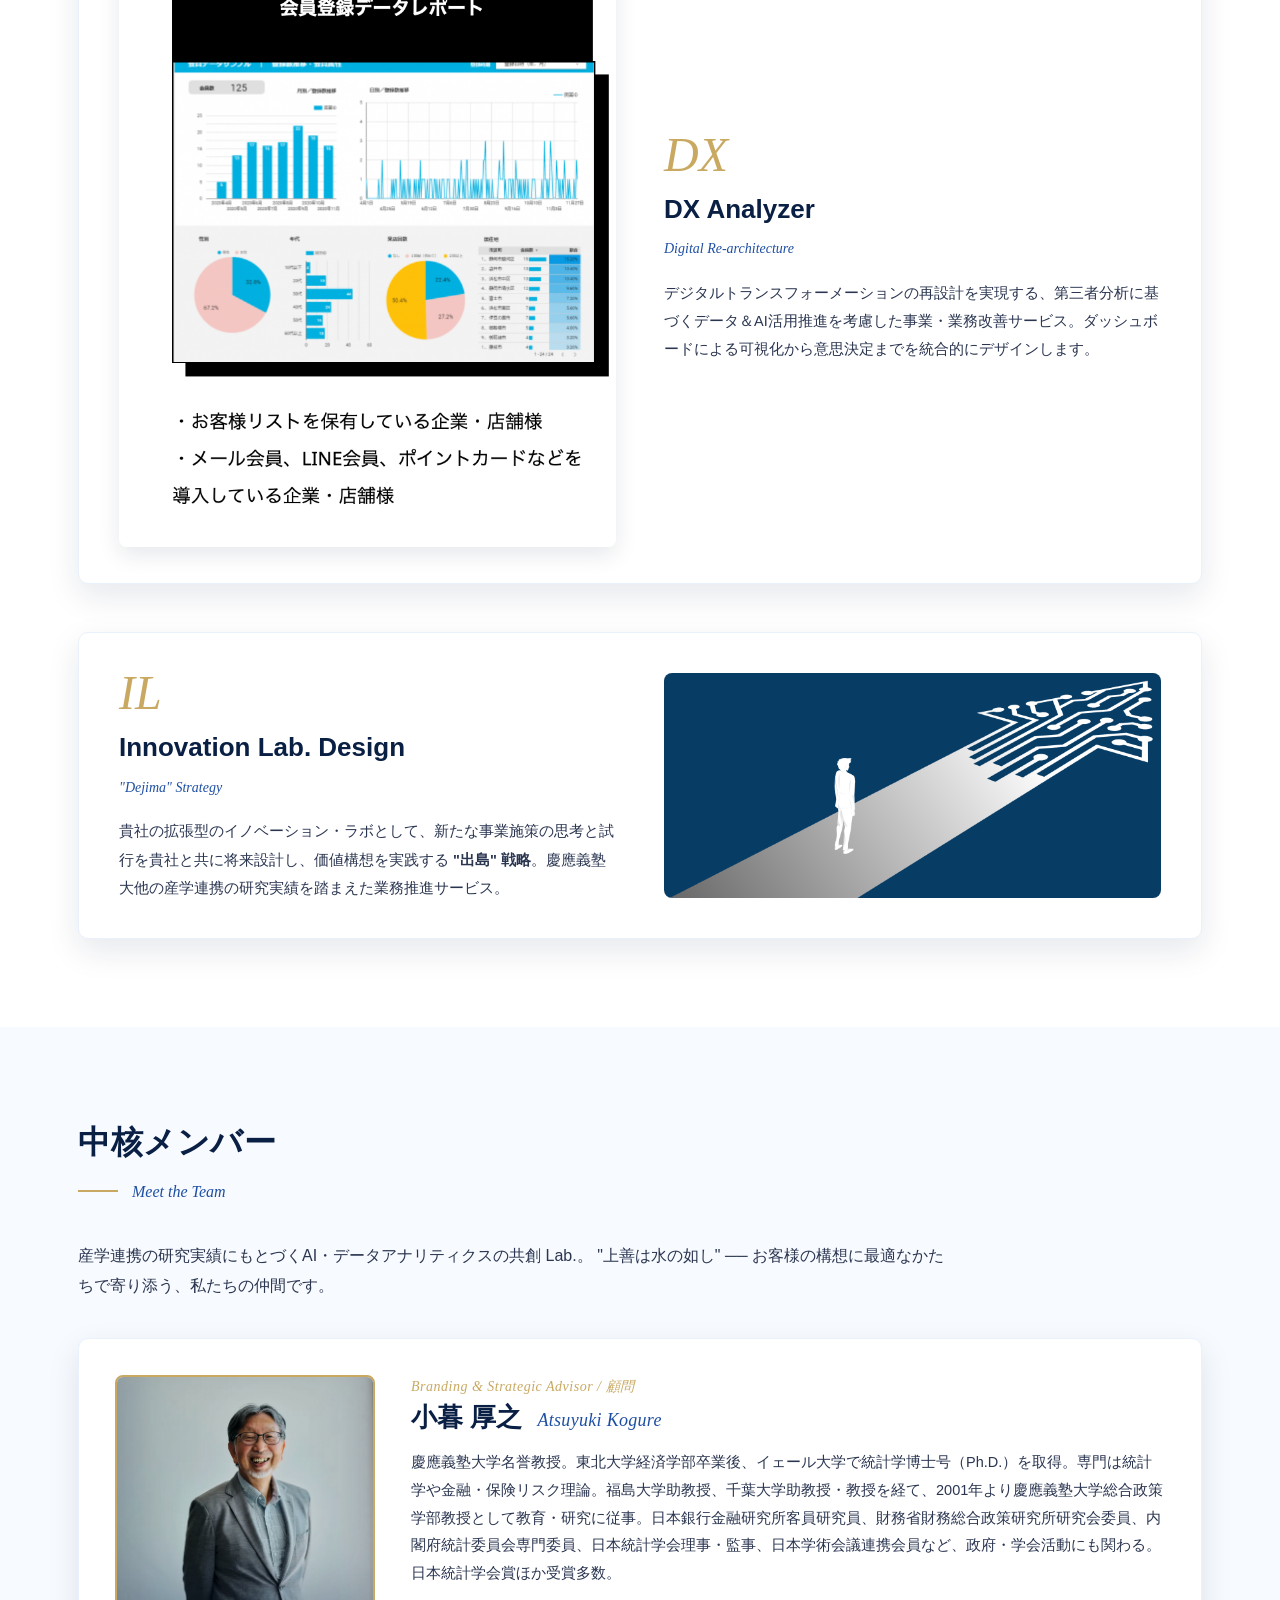
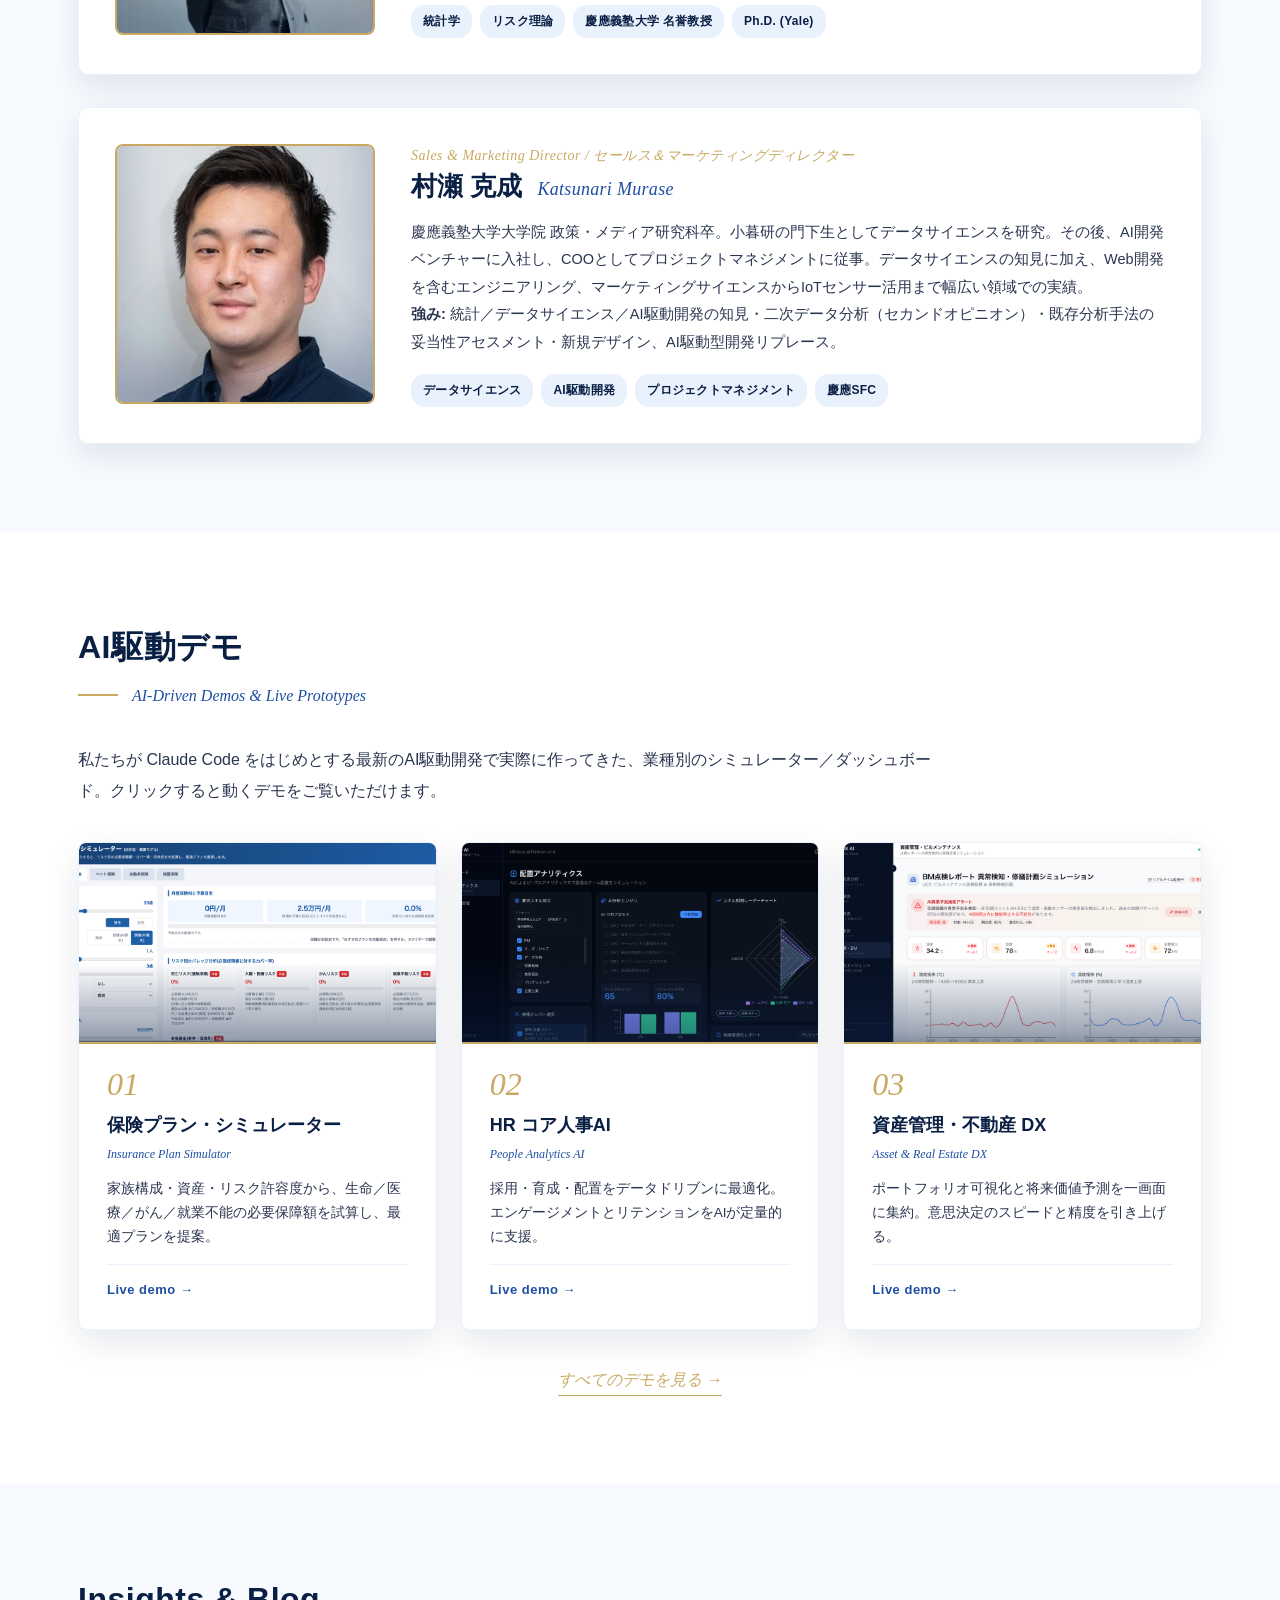
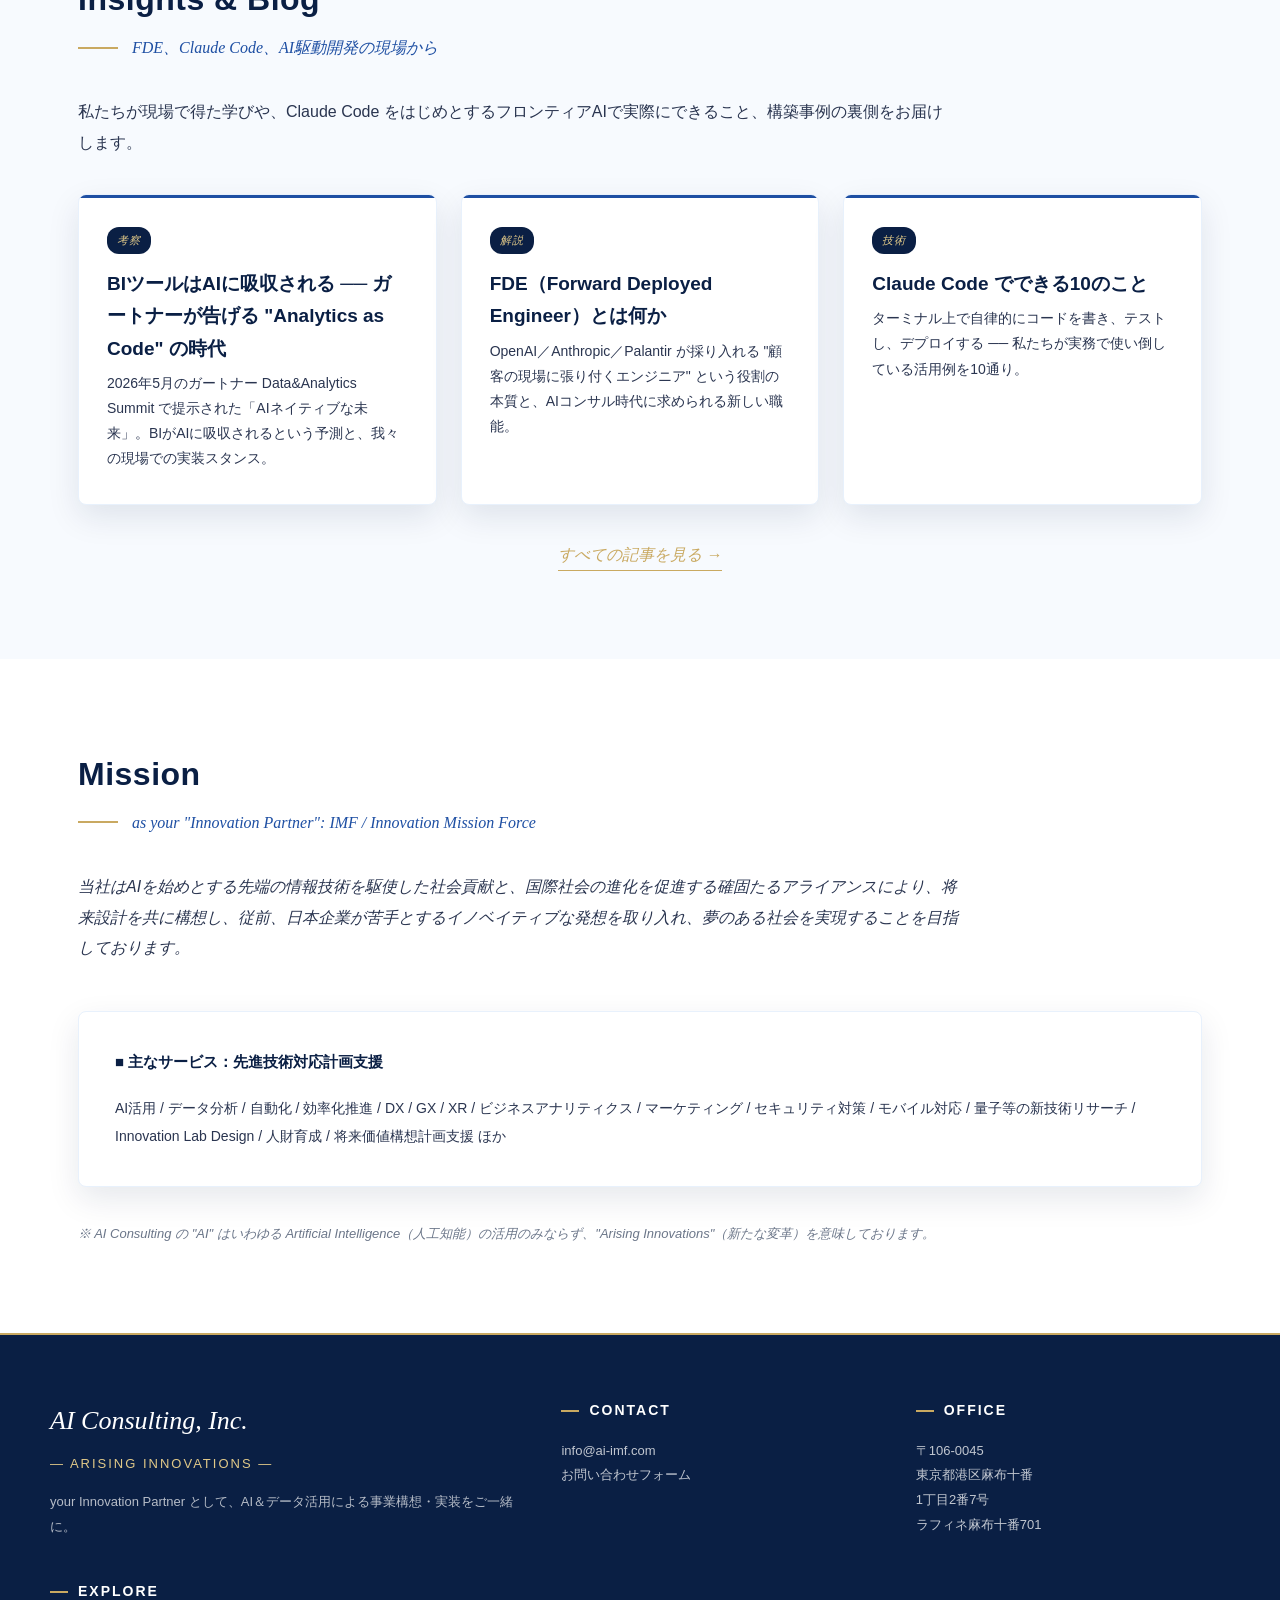
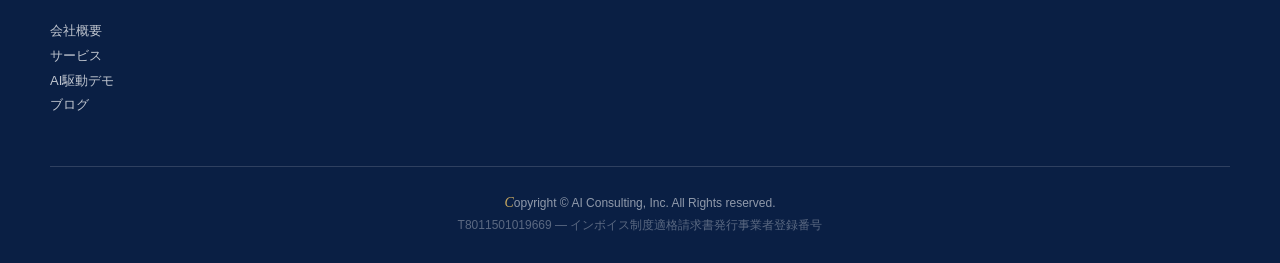
==== commit c6e713c0: "Add Gartner BI-absorbed-by-AI article, feature on homepage" ====
--- a/index.html
+++ b/index.html
@@ -262,6 +262,11 @@
       私たちが現場で得た学びや、Claude Code をはじめとするフロンティアAIで実際にできること、構築事例の裏側をお届けします。
     </p>
     <div class="cards">
+      <a class="card blog-card" href="blog/bi-absorbed-by-ai.html">
+        <span class="blog-tag">考察</span>
+        <h3>BIツールはAIに吸収される ── ガートナーが告げる "Analytics as Code" の時代</h3>
+        <p>2026年5月のガートナー Data&amp;Analytics Summit で提示された「AIネイティブな未来」。BIがAIに吸収されるという予測と、我々の現場での実装スタンス。</p>
+      </a>
       <a class="card blog-card" href="blog/what-is-fde.html">
         <span class="blog-tag">解説</span>
         <h3>FDE（Forward Deployed Engineer）とは何か</h3>
@@ -271,11 +276,6 @@
         <span class="blog-tag">技術</span>
         <h3>Claude Code でできる10のこと</h3>
         <p>ターミナル上で自律的にコードを書き、テストし、デプロイする ── 私たちが実務で使い倒している活用例を10通り。</p>
-      </a>
-      <a class="card blog-card" href="blog/insurance-simulator-story.html">
-        <span class="blog-tag">事例</span>
-        <h3>保険プランシミュレーターを作った話</h3>
-        <p>家計のリスクを可視化する Web ツールを、なぜ／どうやって AI 駆動開発で作ったか。設計の意図と実装裏側。</p>
       </a>
     </div>
     <div style="text-align:center;margin-top:36px">
--- a/styles.css
+++ b/styles.css
@@ -213,62 +213,7 @@
 .btn.gold{background:var(--gold);color:var(--navy);border-color:var(--gold)}
 .btn.gold:hover{background:var(--gold-light);color:var(--navy);border-color:var(--gold-light)}
 
-/* ===== Brain = AI hero section ===== */
-.brain-section{
-  position:relative;
-  background:var(--navy);
-  color:#fff;
-  overflow:hidden;
-}
-.brain-img-wrap{
-  position:relative;
-  width:100%;
-  height:0;
-  padding-bottom:42%;  /* aspect ratio */
-  overflow:hidden;
-}
-.brain-img{
-  position:absolute;left:0;top:0;width:100%;height:100%;
-  object-fit:cover;object-position:center;
-  display:block;
-}
-.brain-overlay{
-  position:absolute;inset:0;
-  background:
-    linear-gradient(180deg, rgba(10,31,68,.05) 0%, rgba(10,31,68,.40) 70%, rgba(10,31,68,.92) 100%);
-  pointer-events:none;
-}
-.brain-text{
-  padding:54px 0 80px;
-  position:relative;
-  margin-top:-180px; /* overlap onto image */
-  z-index:2;
-}
-.brain-text .container{position:relative;text-align:center;max-width:920px}
-.brain-tagline{
-  display:inline-block;
-  font-family:var(--chancery);font-style:italic;color:var(--gold-light);
-  font-size:22px;letter-spacing:2px;margin-bottom:18px;
-  padding:6px 22px;border:1px solid rgba(201,169,97,.5);border-radius:30px;
-  background:rgba(10,31,68,.45);backdrop-filter:blur(4px);
-}
-.brain-h2{
-  color:#fff !important;
-  font-size:34px;font-weight:700;line-height:1.5;letter-spacing:.5px;
-  margin-bottom:24px;text-shadow:0 4px 18px rgba(0,0,0,.55);
-  border:0 !important;padding:0 !important;
-}
-.brain-body{
-  color:rgba(255,255,255,.85);font-size:15px;line-height:2;
-  max-width:760px;margin:0 auto 32px;text-shadow:0 2px 10px rgba(0,0,0,.45);
-}
-.brain-tags{display:flex;gap:10px;justify-content:center;flex-wrap:wrap}
-.b-tag{
-  background:rgba(201,169,97,.18);
-  border:1px solid rgba(201,169,97,.55);
-  color:var(--gold-light);font-size:12px;padding:6px 14px;border-radius:14px;
-  letter-spacing:1px;font-family:var(--chancery);font-style:italic;
-}
+/* (Removed legacy .brain-section block — consolidated into single definition below) */
 
 /* ===== Solution rows (IX / DX / IL with images) ===== */
 .solution-row{
@@ -317,8 +262,8 @@
   width:100%;height:100%;
   object-fit:cover;object-position:center;
   opacity:0;
-  /* muted look: desaturate + low brightness + slight blur so text reads cleanly */
-  filter:grayscale(35%) brightness(.42) contrast(.85) blur(1.2px);
+  /* much more muted: heavy desat + low brightness + bigger blur so dashboard details just hint */
+  filter:grayscale(70%) brightness(.25) contrast(.75) blur(4px);
   transition:opacity 1.2s ease-in-out;
   animation:brain-slide 24s infinite;
   will-change:opacity;
@@ -333,13 +278,13 @@
   2%, 23%   {opacity:1}
   27%, 100% {opacity:0}
 }
-/* Overlay: dark navy gradient with subtle gold radial highlight for warmth */
+/* Overlay: heavier dark navy so text always stays primary */
 .brain-overlay{
   position:absolute;inset:0;z-index:1;
   background:
-    radial-gradient(ellipse at 20% 30%, rgba(201,169,97,.10), transparent 50%),
-    radial-gradient(ellipse at 80% 70%, rgba(46,120,210,.18), transparent 55%),
-    linear-gradient(135deg, rgba(10,31,68,.86) 0%, rgba(15,45,107,.80) 50%, rgba(10,31,68,.92) 100%);
+    radial-gradient(ellipse at 20% 30%, rgba(201,169,97,.08), transparent 50%),
+    radial-gradient(ellipse at 80% 70%, rgba(46,120,210,.12), transparent 55%),
+    linear-gradient(135deg, rgba(10,31,68,.94) 0%, rgba(15,45,107,.90) 50%, rgba(10,31,68,.96) 100%);
   pointer-events:none;
 }
 .brain-text{position:relative;z-index:2;padding:96px 28px 88px}
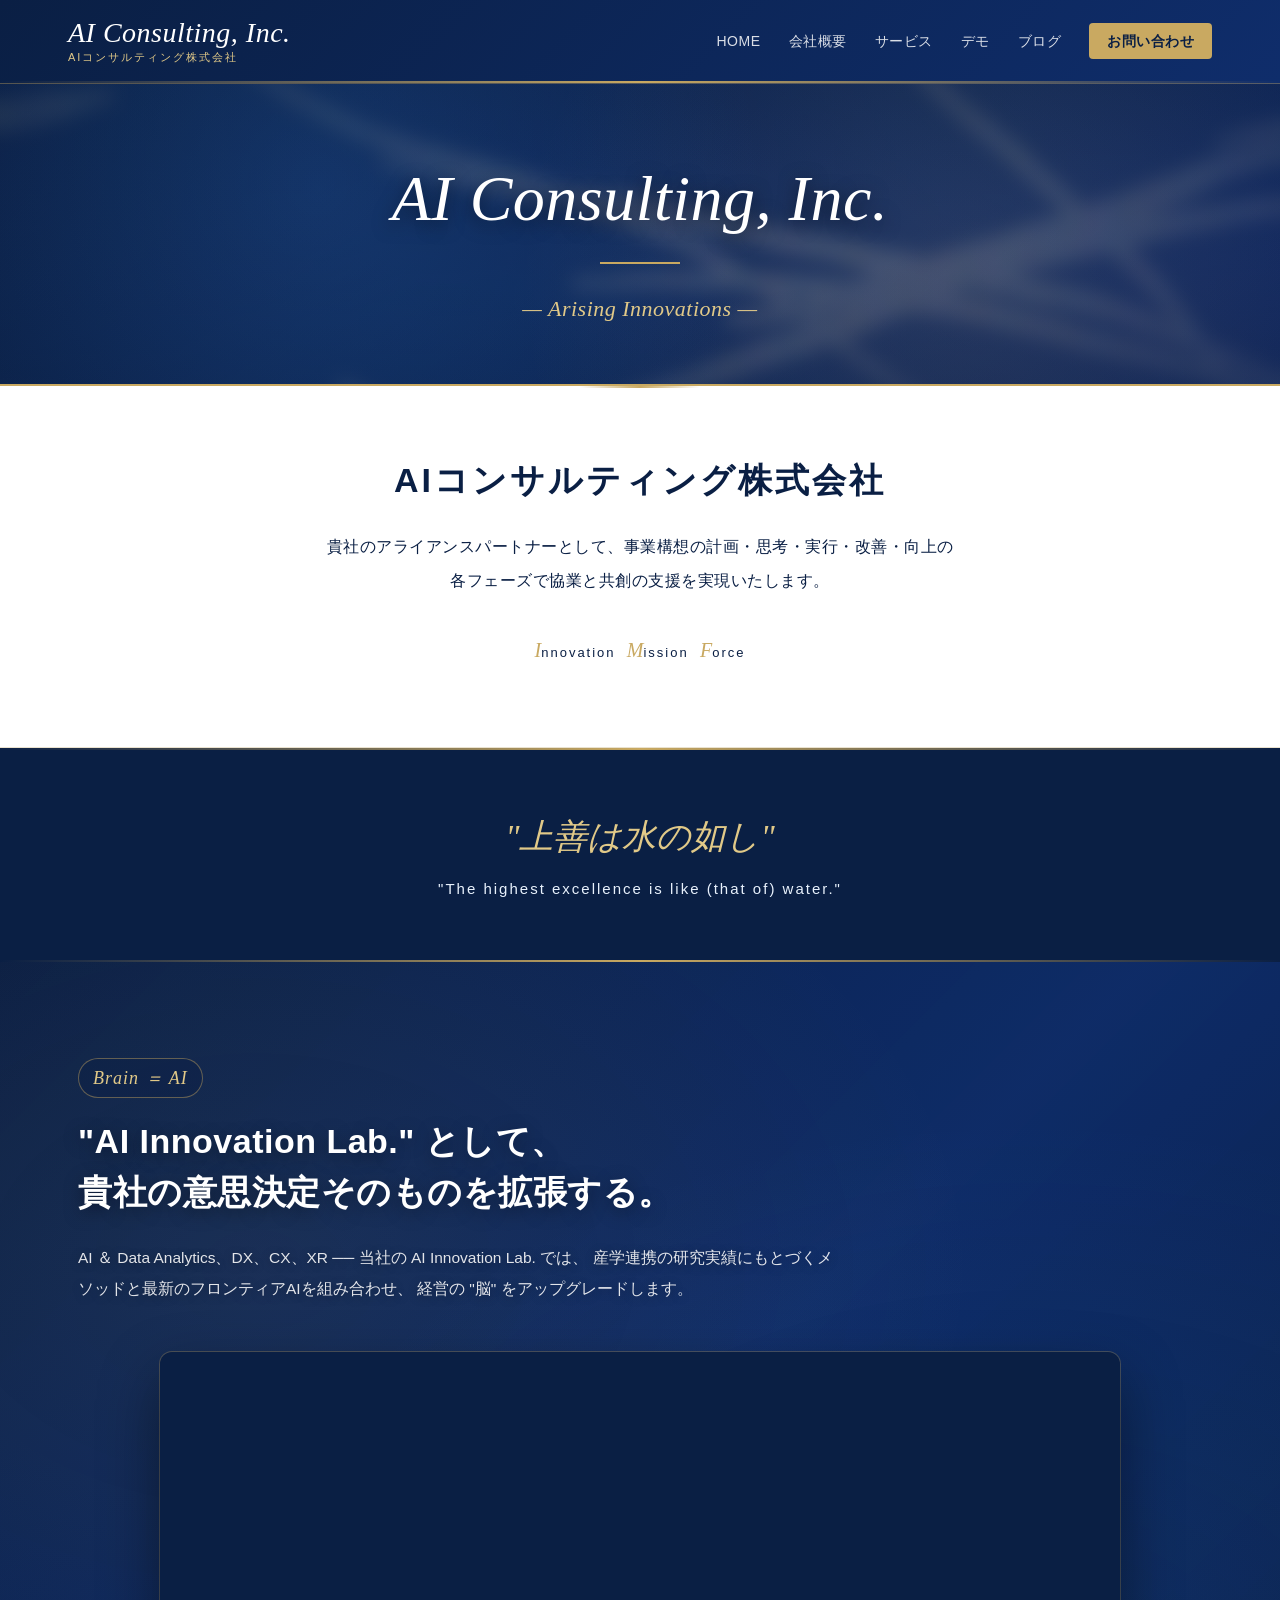
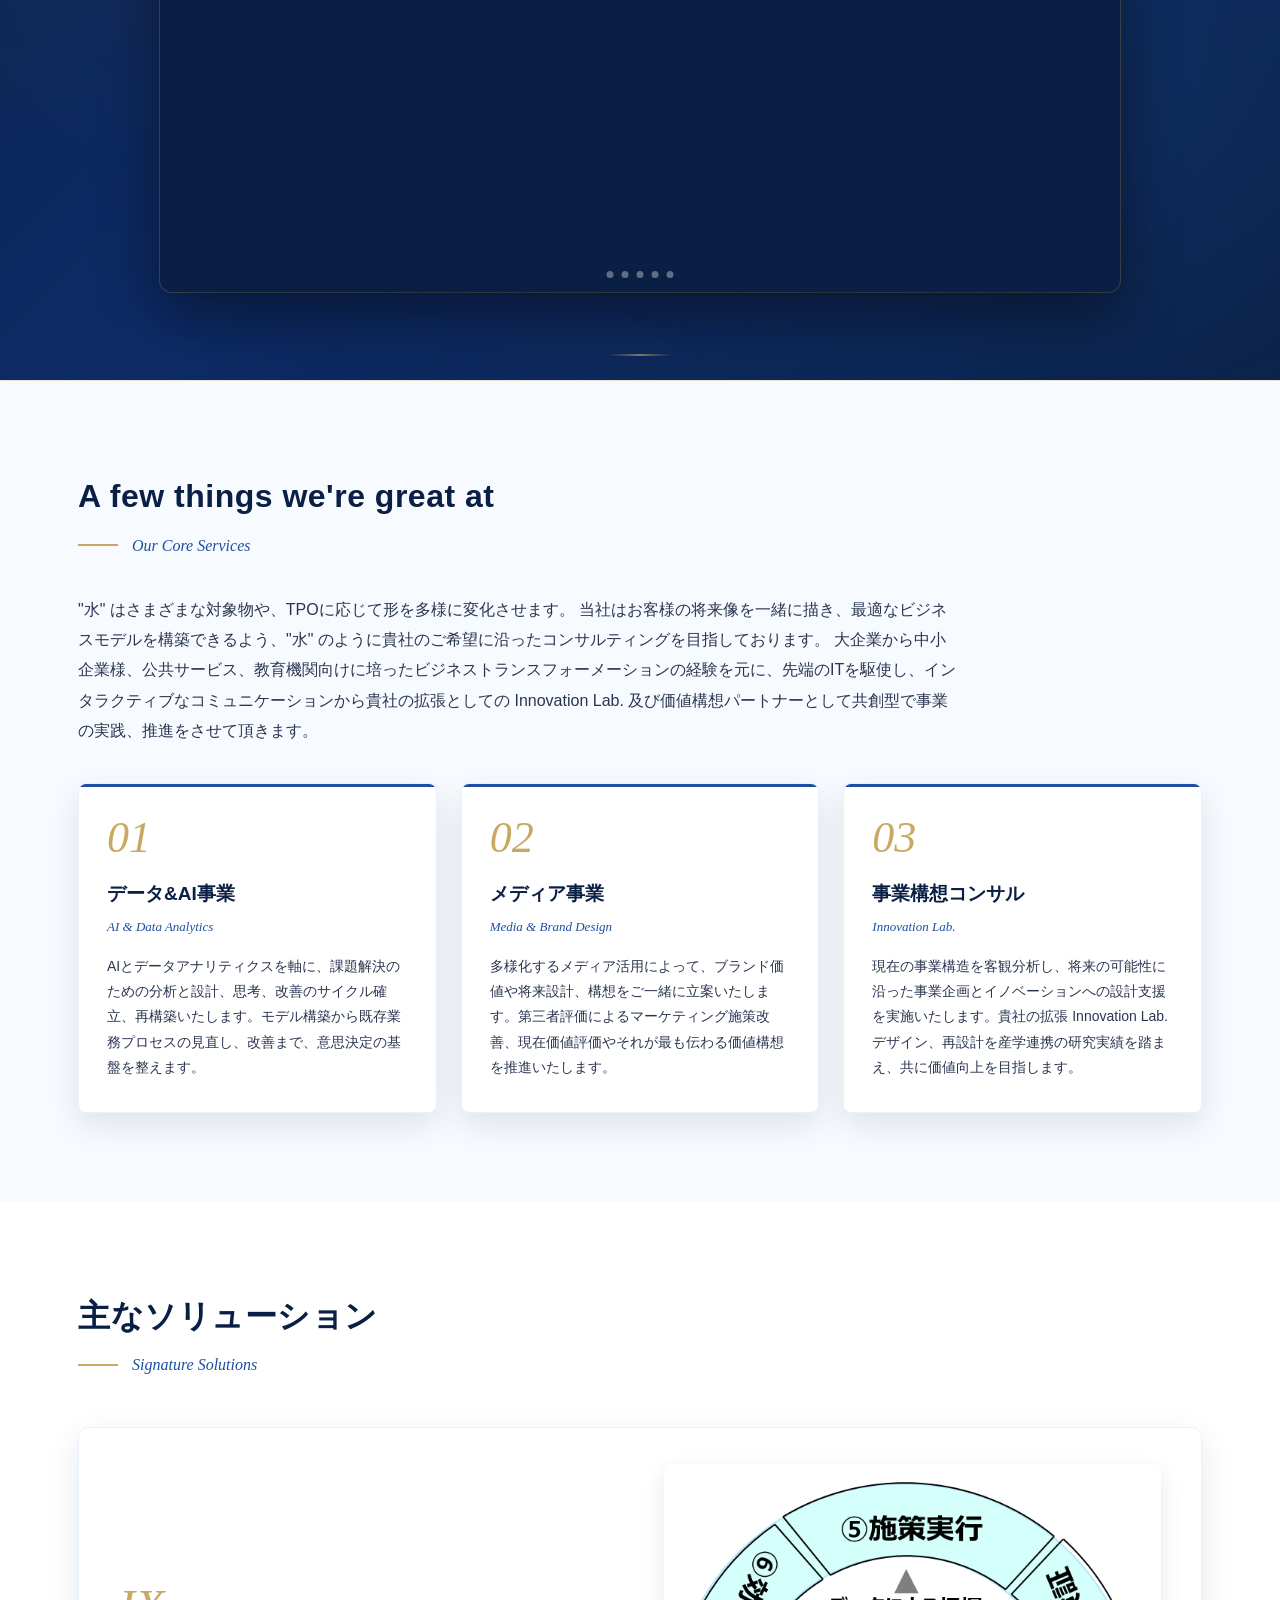
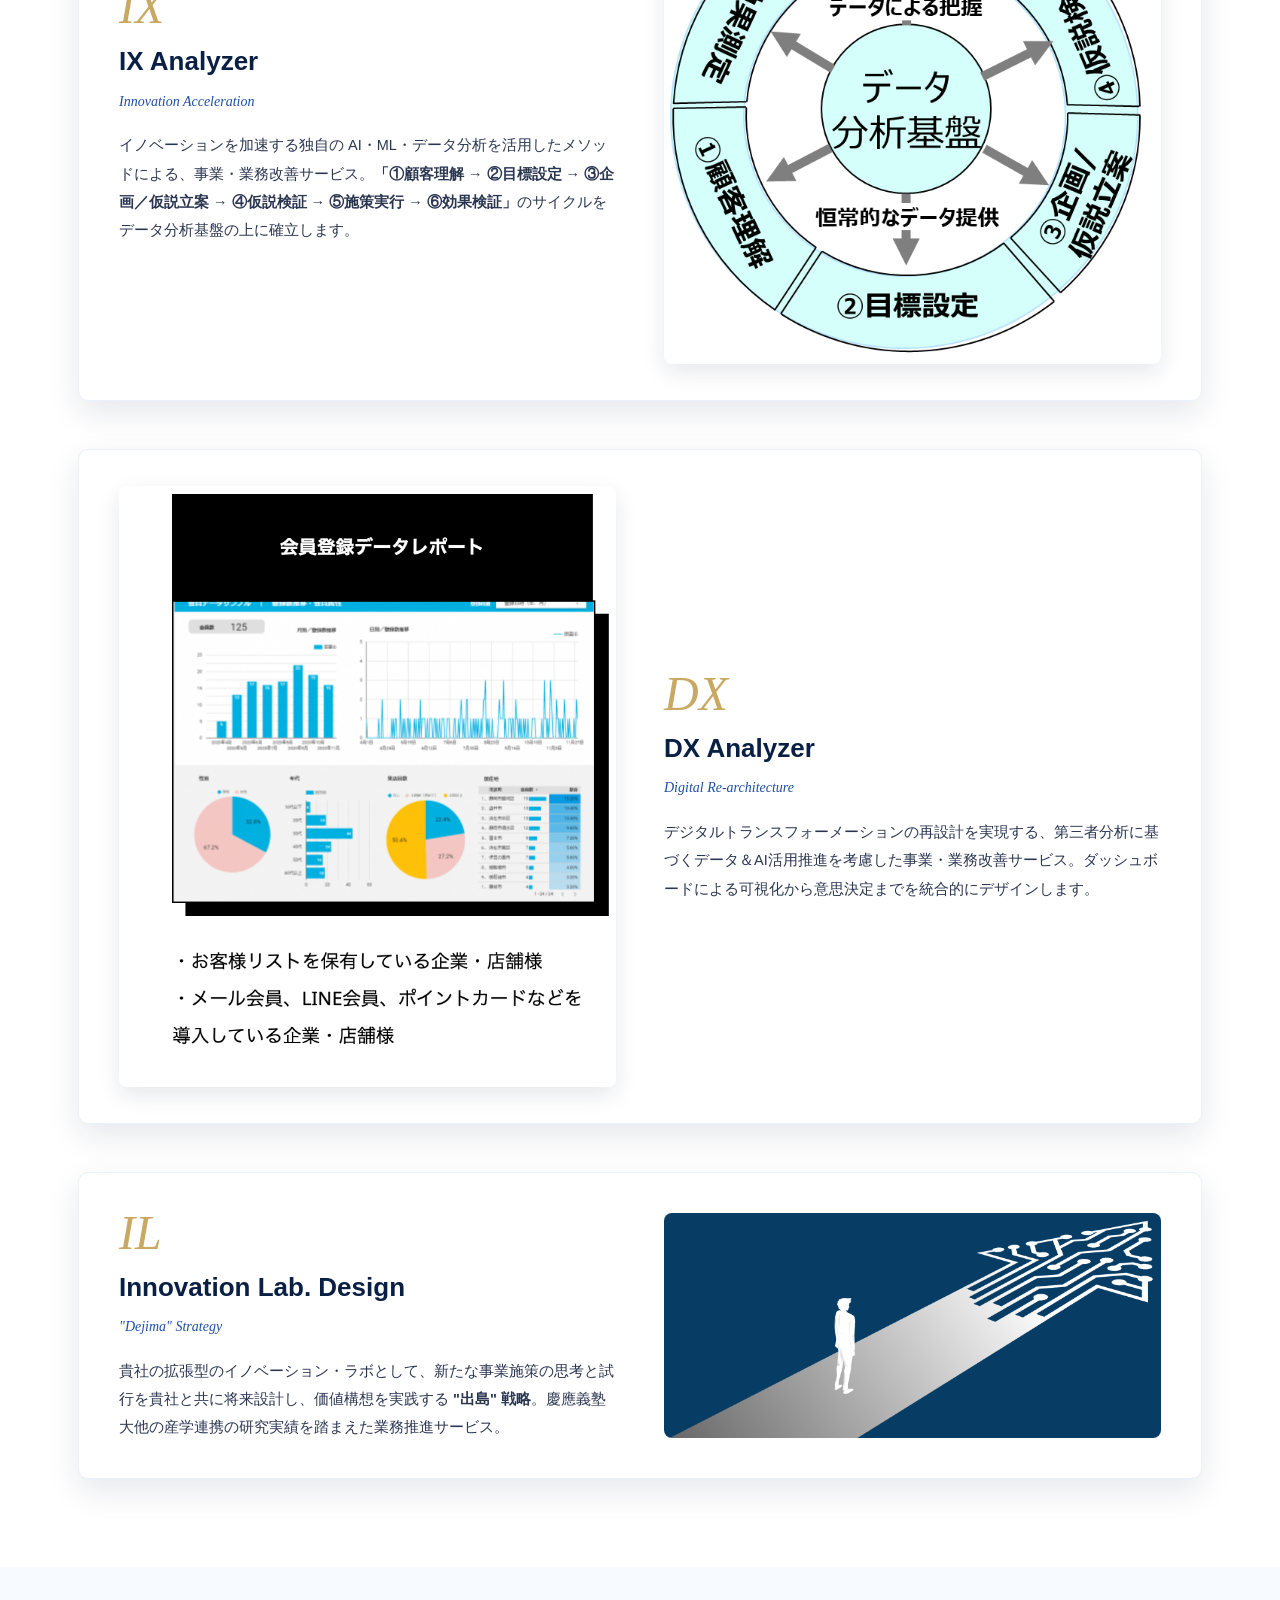
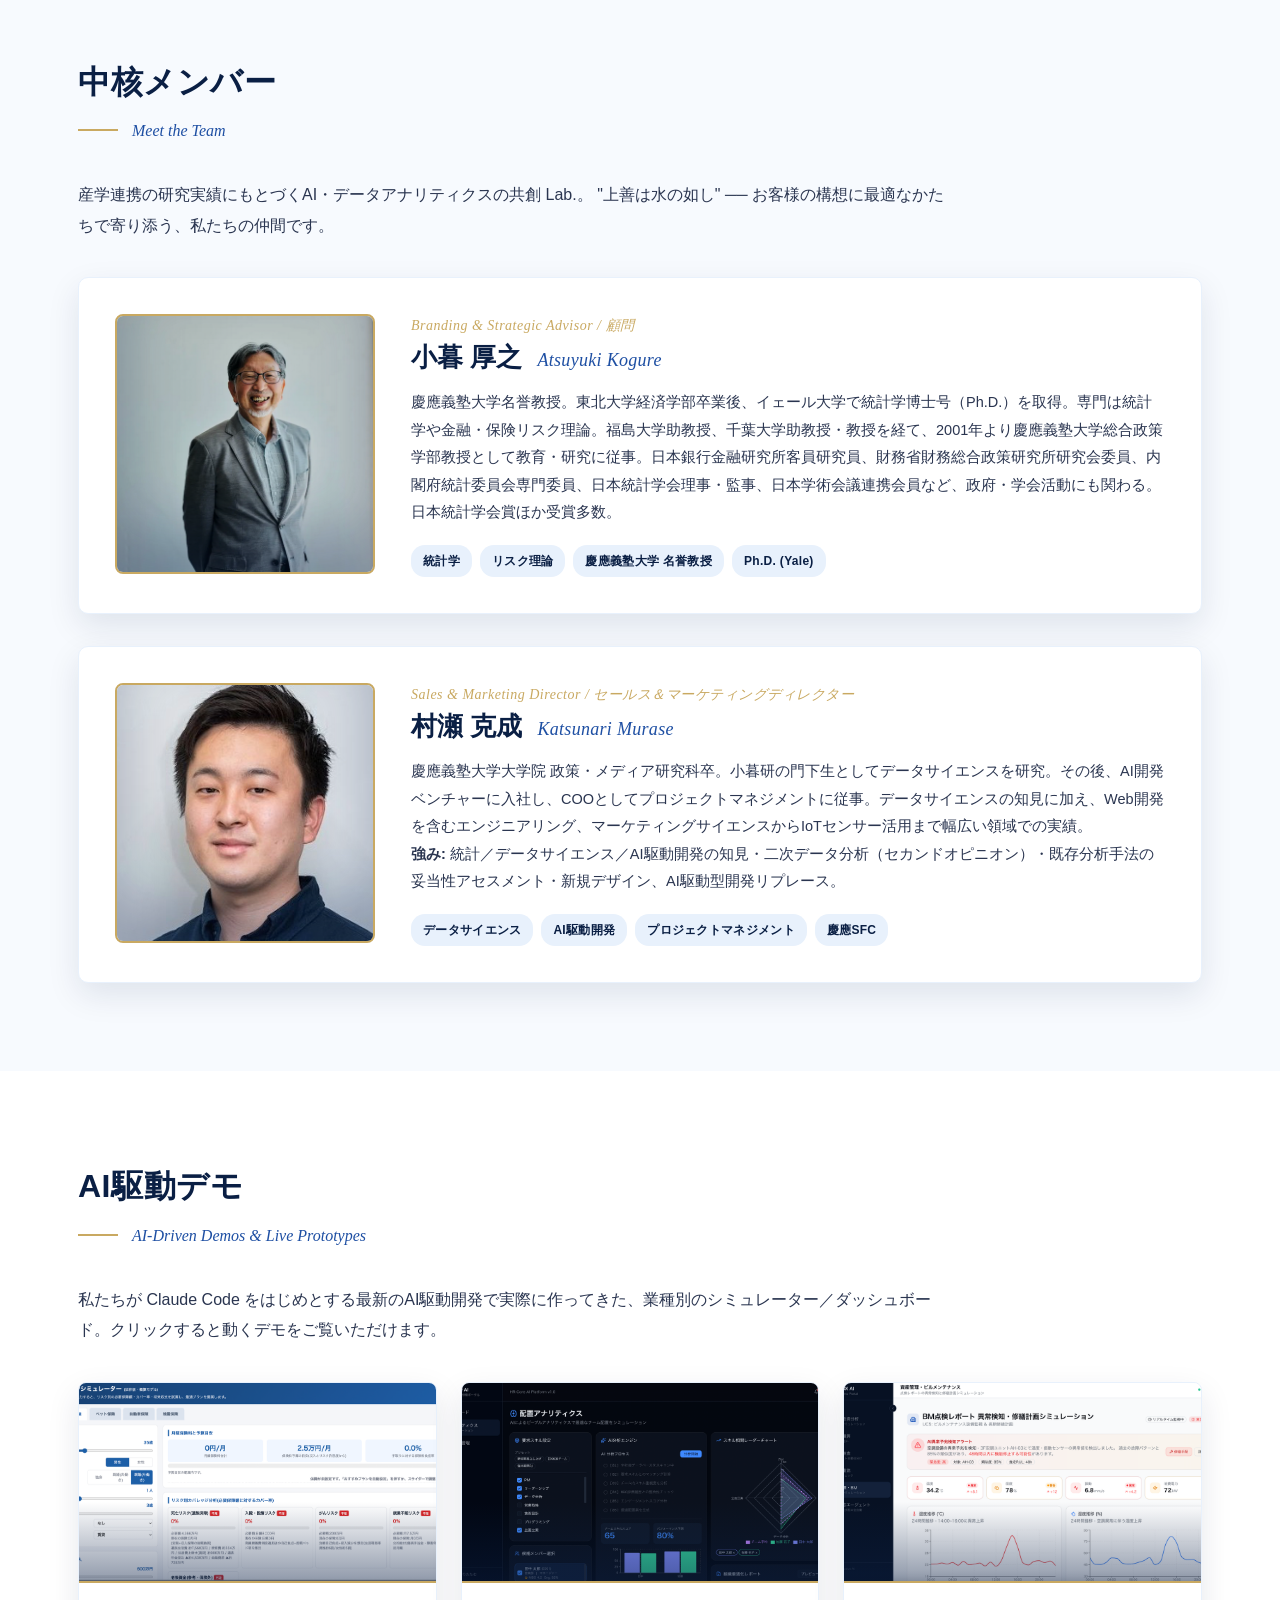
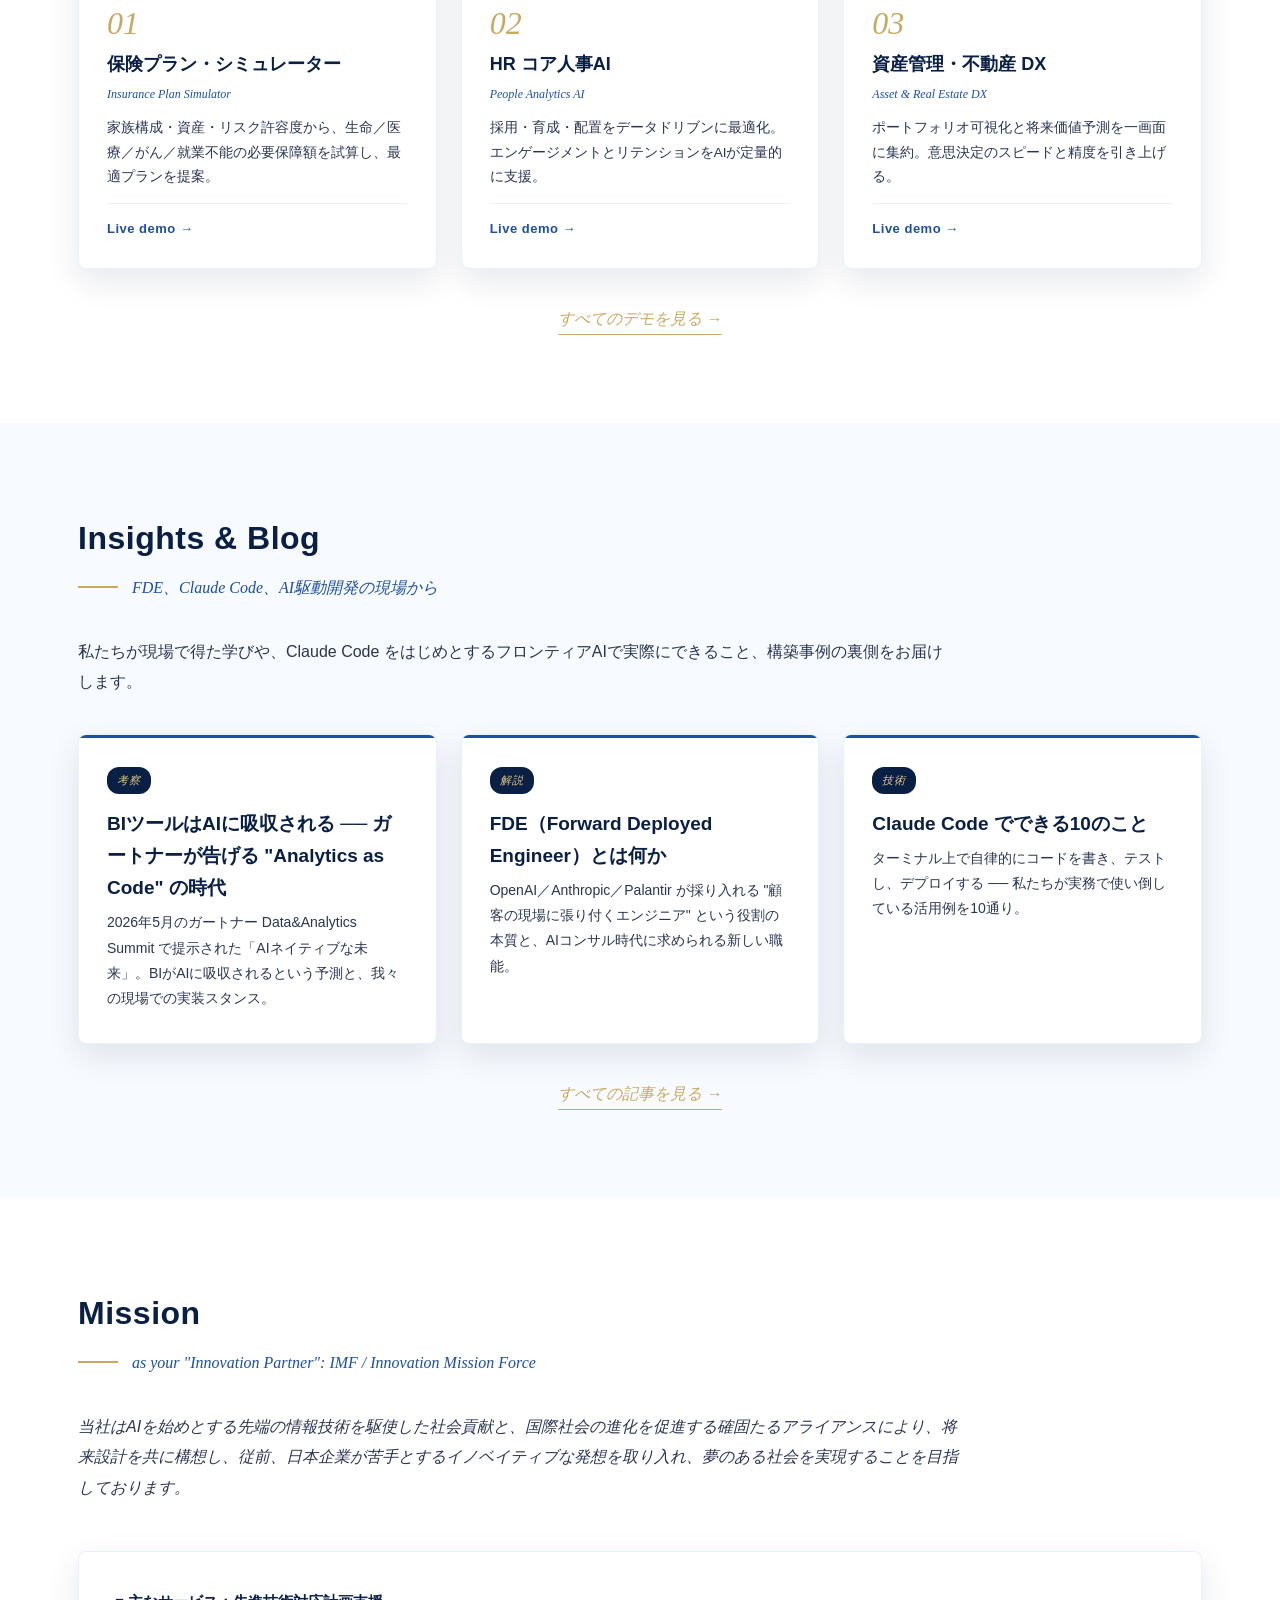
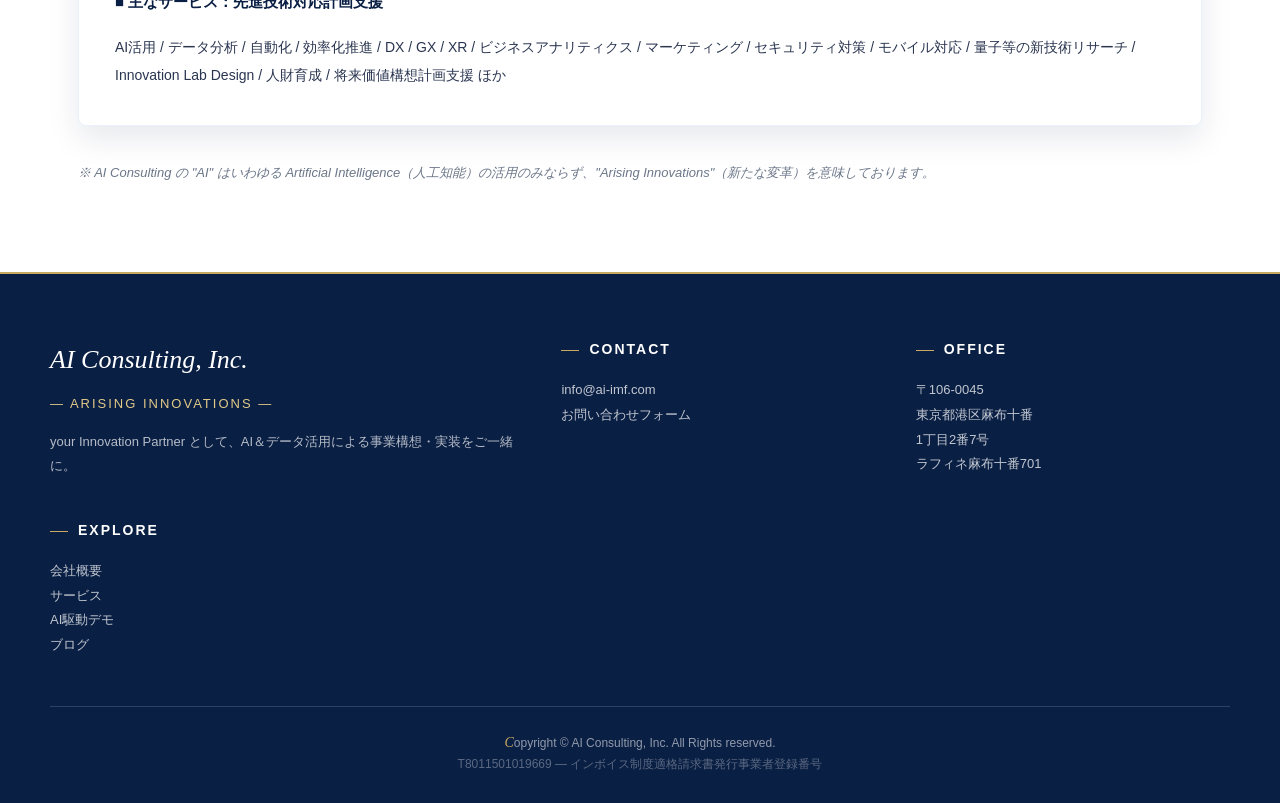
==== commit b08c8280: "Add demo slideshow to Brain=AI section (5 demos auto-rotate)" ====
--- a/index.html
+++ b/index.html
@@ -72,6 +72,63 @@
         産学連携の研究実績にもとづくメソッドと最新のフロンティアAIを組み合わせ、
         経営の "脳" をアップグレードします。
       </p>
+
+      <!-- Demo slideshow -->
+      <div class="brain-slider" role="region" aria-label="AI駆動デモのプレビュー">
+        <a class="brain-slide brain-slide-1" href="https://insurance-simulator-tawny.vercel.app" target="_blank" rel="noopener">
+          <img src="img/dashboard-insurance.png" alt="保険プラン・シミュレーター">
+          <div class="brain-slide-caption">
+            <span class="brain-slide-num">01</span>
+            <h3>保険プラン・シミュレーター</h3>
+            <p>家計のリスクをAIが可視化。生命・医療・がん・就業不能・ペット・自動車・地震まで網羅。</p>
+            <span class="brain-slide-cta">Live demo →</span>
+          </div>
+        </a>
+        <a class="brain-slide brain-slide-2" href="https://hr-core-ai-app.vercel.app" target="_blank" rel="noopener">
+          <img src="img/dashboard-hr.png" alt="HRコア人事AI">
+          <div class="brain-slide-caption">
+            <span class="brain-slide-num">02</span>
+            <h3>HRコア人事AI</h3>
+            <p>採用・育成・配置をデータドリブンに最適化。エクゼクティブが議論できるUI。</p>
+            <span class="brain-slide-cta">Live demo →</span>
+          </div>
+        </a>
+        <a class="brain-slide brain-slide-3" href="https://realestate-demo-hub.vercel.app" target="_blank" rel="noopener">
+          <img src="img/dashboard-realestate.png" alt="不動産DX">
+          <div class="brain-slide-caption">
+            <span class="brain-slide-num">03</span>
+            <h3>資産管理・不動産 DX</h3>
+            <p>ポートフォリオ可視化と将来価値予測を一画面に集約。</p>
+            <span class="brain-slide-cta">Live demo →</span>
+          </div>
+        </a>
+        <a class="brain-slide brain-slide-4" href="https://car-price-simulator.vercel.app" target="_blank" rel="noopener">
+          <img src="img/dashboard-sales.png" alt="中古車プライス・シミュレーター">
+          <div class="brain-slide-caption">
+            <span class="brain-slide-num">04</span>
+            <h3>中古車プライス・シミュレーター</h3>
+            <p>車種・年式・走行距離から予測価格を即時算出。営業現場のクロージングを支援。</p>
+            <span class="brain-slide-cta">Live demo →</span>
+          </div>
+        </a>
+        <a class="brain-slide brain-slide-5" href="demos.html">
+          <img src="img/brain-ai.png" alt="フロンティアAI 脅威対策ダッシュボード">
+          <div class="brain-slide-caption">
+            <span class="brain-slide-num">05</span>
+            <h3>フロンティアAI 脅威対策</h3>
+            <p>先端AI活用に伴うリスクを経営層が説明可能な形で統制。</p>
+            <span class="brain-slide-cta">他のデモも見る →</span>
+          </div>
+        </a>
+        <div class="brain-slider-dots" aria-hidden="true">
+          <span class="brain-dot brain-dot-1"></span>
+          <span class="brain-dot brain-dot-2"></span>
+          <span class="brain-dot brain-dot-3"></span>
+          <span class="brain-dot brain-dot-4"></span>
+          <span class="brain-dot brain-dot-5"></span>
+        </div>
+      </div>
+
     </div>
   </div>
 </section>
--- a/styles.css
+++ b/styles.css
@@ -309,7 +309,7 @@
   max-width:760px;
   text-shadow:0 2px 10px rgba(0,0,0,.35);
 }
-/* Subtle indicator dots showing the slide cycle */
+/* Subtle indicator line at section bottom */
 .brain-section::after{
   content:"";
   position:absolute;
@@ -318,6 +318,119 @@
   width:64px;height:2px;
   background:linear-gradient(90deg,transparent,rgba(201,169,97,.6),transparent);
   pointer-events:none;
+}
+
+/* ===== Brain demo slider (within brain-text) ===== */
+.brain-slider{
+  position:relative;
+  margin:48px auto 0;
+  max-width:960px;
+  aspect-ratio:16/9;
+  border-radius:12px;
+  overflow:hidden;
+  box-shadow:0 24px 60px rgba(0,0,0,.45), 0 0 0 1px rgba(201,169,97,.3);
+  background:var(--navy);
+}
+.brain-slide{
+  position:absolute;inset:0;
+  display:block;
+  opacity:0;
+  animation:brain-slide-show 30s infinite;
+  text-decoration:none;
+  cursor:pointer;
+}
+.brain-slide img{
+  position:absolute;inset:0;
+  width:100%;height:100%;
+  object-fit:cover;object-position:center top;
+  display:block;
+  filter:brightness(.85) saturate(1.05);
+  transition:transform .8s ease, filter .3s ease;
+}
+.brain-slide:hover img{
+  transform:scale(1.02);
+  filter:brightness(1) saturate(1.1);
+}
+.brain-slide-caption{
+  position:absolute;left:0;right:0;bottom:0;
+  padding:28px 32px 36px;
+  color:#fff;
+  background:linear-gradient(to top, rgba(10,31,68,.95) 0%, rgba(10,31,68,.70) 60%, transparent 100%);
+  text-align:left;
+}
+.brain-slide-num{
+  display:inline-block;
+  font-family:var(--chancery);font-style:italic;
+  color:var(--gold-light);font-size:14px;letter-spacing:1px;
+  margin-bottom:6px;
+}
+.brain-slide-caption h3{
+  color:#fff;font-size:22px;font-weight:700;
+  margin-bottom:8px;letter-spacing:.3px;
+  text-shadow:0 2px 8px rgba(0,0,0,.5);
+}
+.brain-slide-caption p{
+  color:rgba(255,255,255,.88);
+  font-size:14px;line-height:1.7;
+  max-width:560px;
+  text-shadow:0 1px 6px rgba(0,0,0,.4);
+  margin-bottom:10px;
+}
+.brain-slide-cta{
+  display:inline-block;
+  font-family:var(--chancery);font-style:italic;
+  color:var(--gold-light);font-size:14px;
+  border-bottom:1px solid rgba(201,169,97,.5);
+  padding-bottom:2px;
+}
+.brain-slide:hover .brain-slide-cta{
+  color:var(--gold);
+  border-color:var(--gold);
+}
+
+/* 5-slide rotation: each visible 5s, crossfade ~1s. Cycle 30s (5x6s) */
+.brain-slide-1{animation-delay:0s}
+.brain-slide-2{animation-delay:6s}
+.brain-slide-3{animation-delay:12s}
+.brain-slide-4{animation-delay:18s}
+.brain-slide-5{animation-delay:24s}
+
+@keyframes brain-slide-show{
+  0%        {opacity:0; z-index:1}
+  2%, 18%   {opacity:1; z-index:2}
+  20%, 100% {opacity:0; z-index:1}
+}
+
+/* Dots indicator at bottom of slider */
+.brain-slider-dots{
+  position:absolute;left:50%;bottom:14px;transform:translateX(-50%);
+  z-index:3;
+  display:flex;gap:8px;
+  pointer-events:none;
+}
+.brain-dot{
+  width:7px;height:7px;border-radius:50%;
+  background:rgba(255,255,255,.35);
+  animation:brain-dot-pulse 30s infinite;
+}
+.brain-dot-1{animation-delay:0s}
+.brain-dot-2{animation-delay:6s}
+.brain-dot-3{animation-delay:12s}
+.brain-dot-4{animation-delay:18s}
+.brain-dot-5{animation-delay:24s}
+@keyframes brain-dot-pulse{
+  0%, 18%   {background:var(--gold-light); box-shadow:0 0 8px rgba(201,169,97,.6);}
+  20%, 100% {background:rgba(255,255,255,.35); box-shadow:none;}
+}
+
+/* Hover pause for accessibility (mouse over the slider stops rotation) */
+.brain-slider:hover .brain-slide,
+.brain-slider:hover .brain-dot{animation-play-state:paused}
+
+@media (prefers-reduced-motion: reduce){
+  .brain-slide,.brain-dot{animation:none}
+  .brain-slide-1{opacity:1}
+  .brain-dot-1{background:var(--gold-light)}
 }
 /* Accessibility: respect reduced-motion */
 @media (prefers-reduced-motion: reduce){
@@ -434,6 +547,10 @@
   .brain-h2{font-size:24px;line-height:1.55}
   .brain-body{font-size:14.5px;line-height:1.95}
   .brain-section{min-height:380px}
+  .brain-slider{margin-top:32px;aspect-ratio:4/3}
+  .brain-slide-caption{padding:18px 20px 28px}
+  .brain-slide-caption h3{font-size:18px}
+  .brain-slide-caption p{font-size:13px;line-height:1.6}
   .solution-row{grid-template-columns:1fr;gap:24px;padding:24px}
   .solution-row.flip .solution-text{order:1}
   .solution-row.flip .solution-img{order:2}
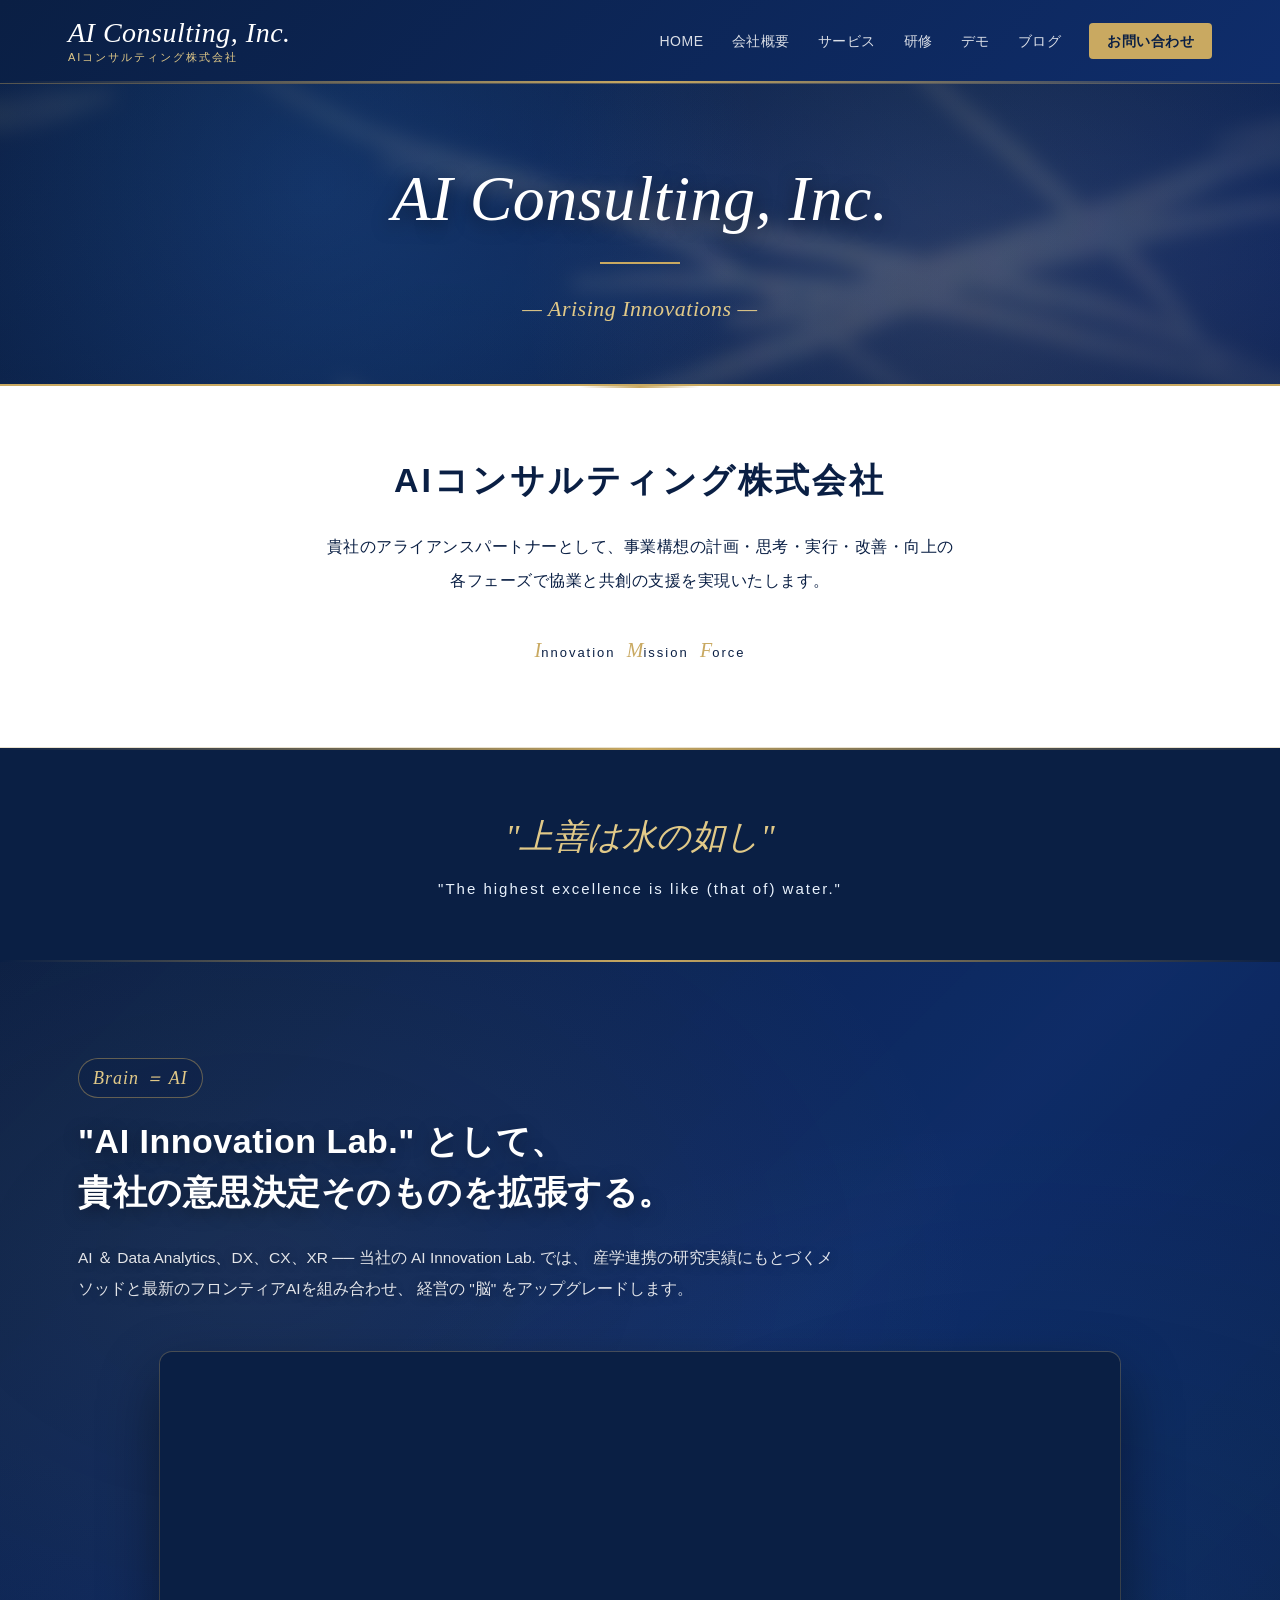
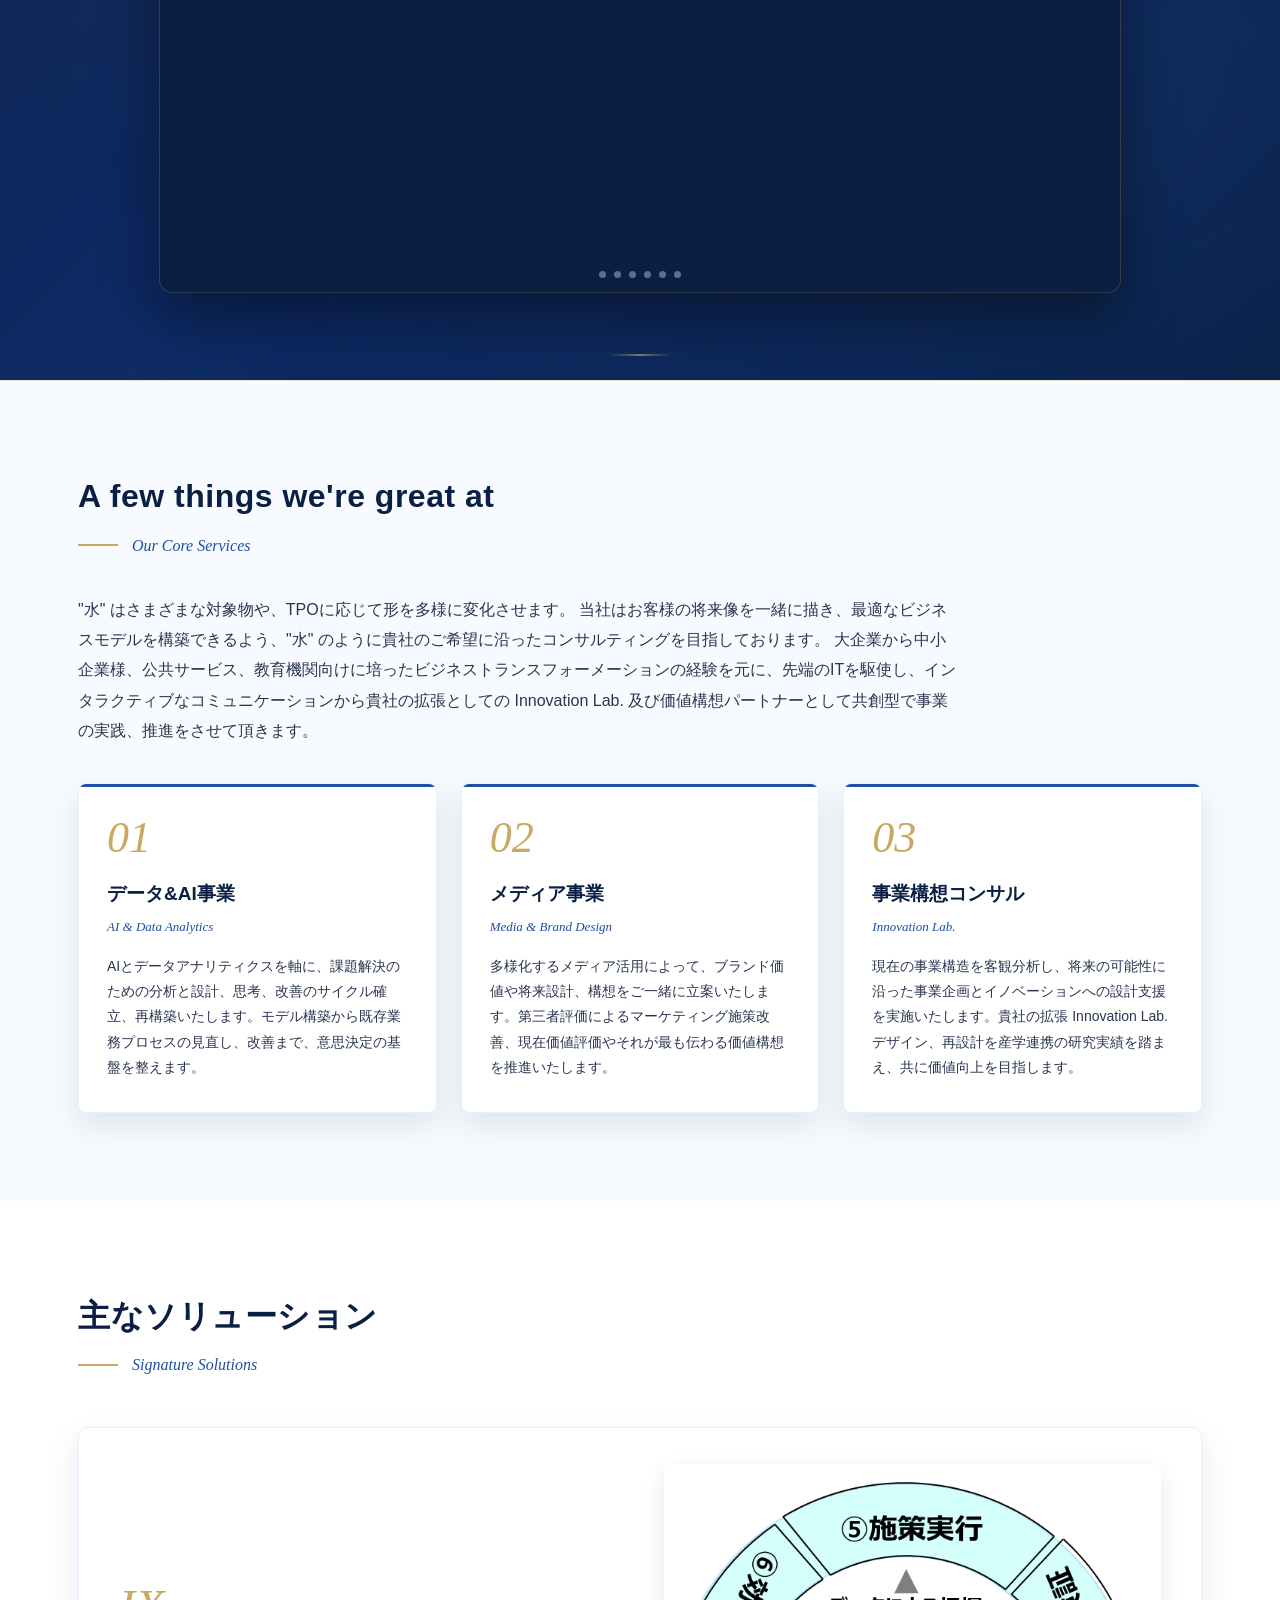
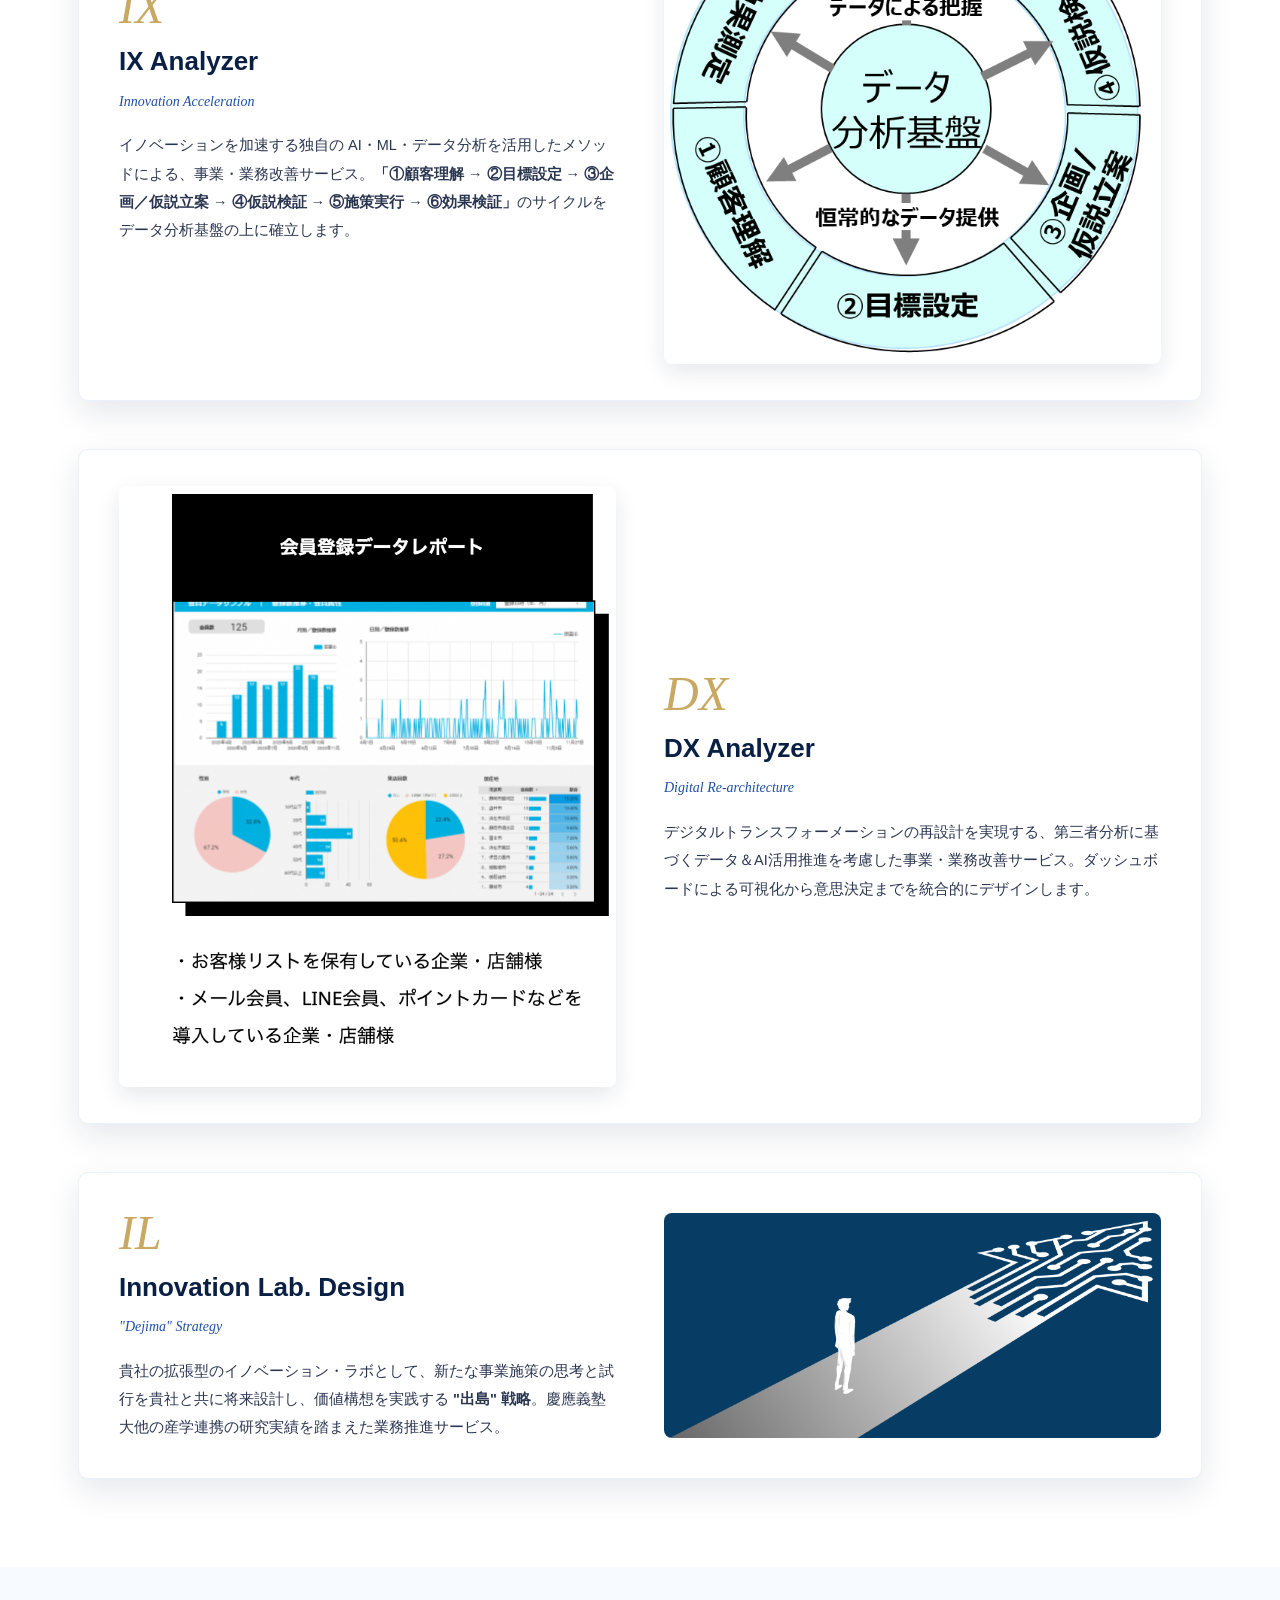
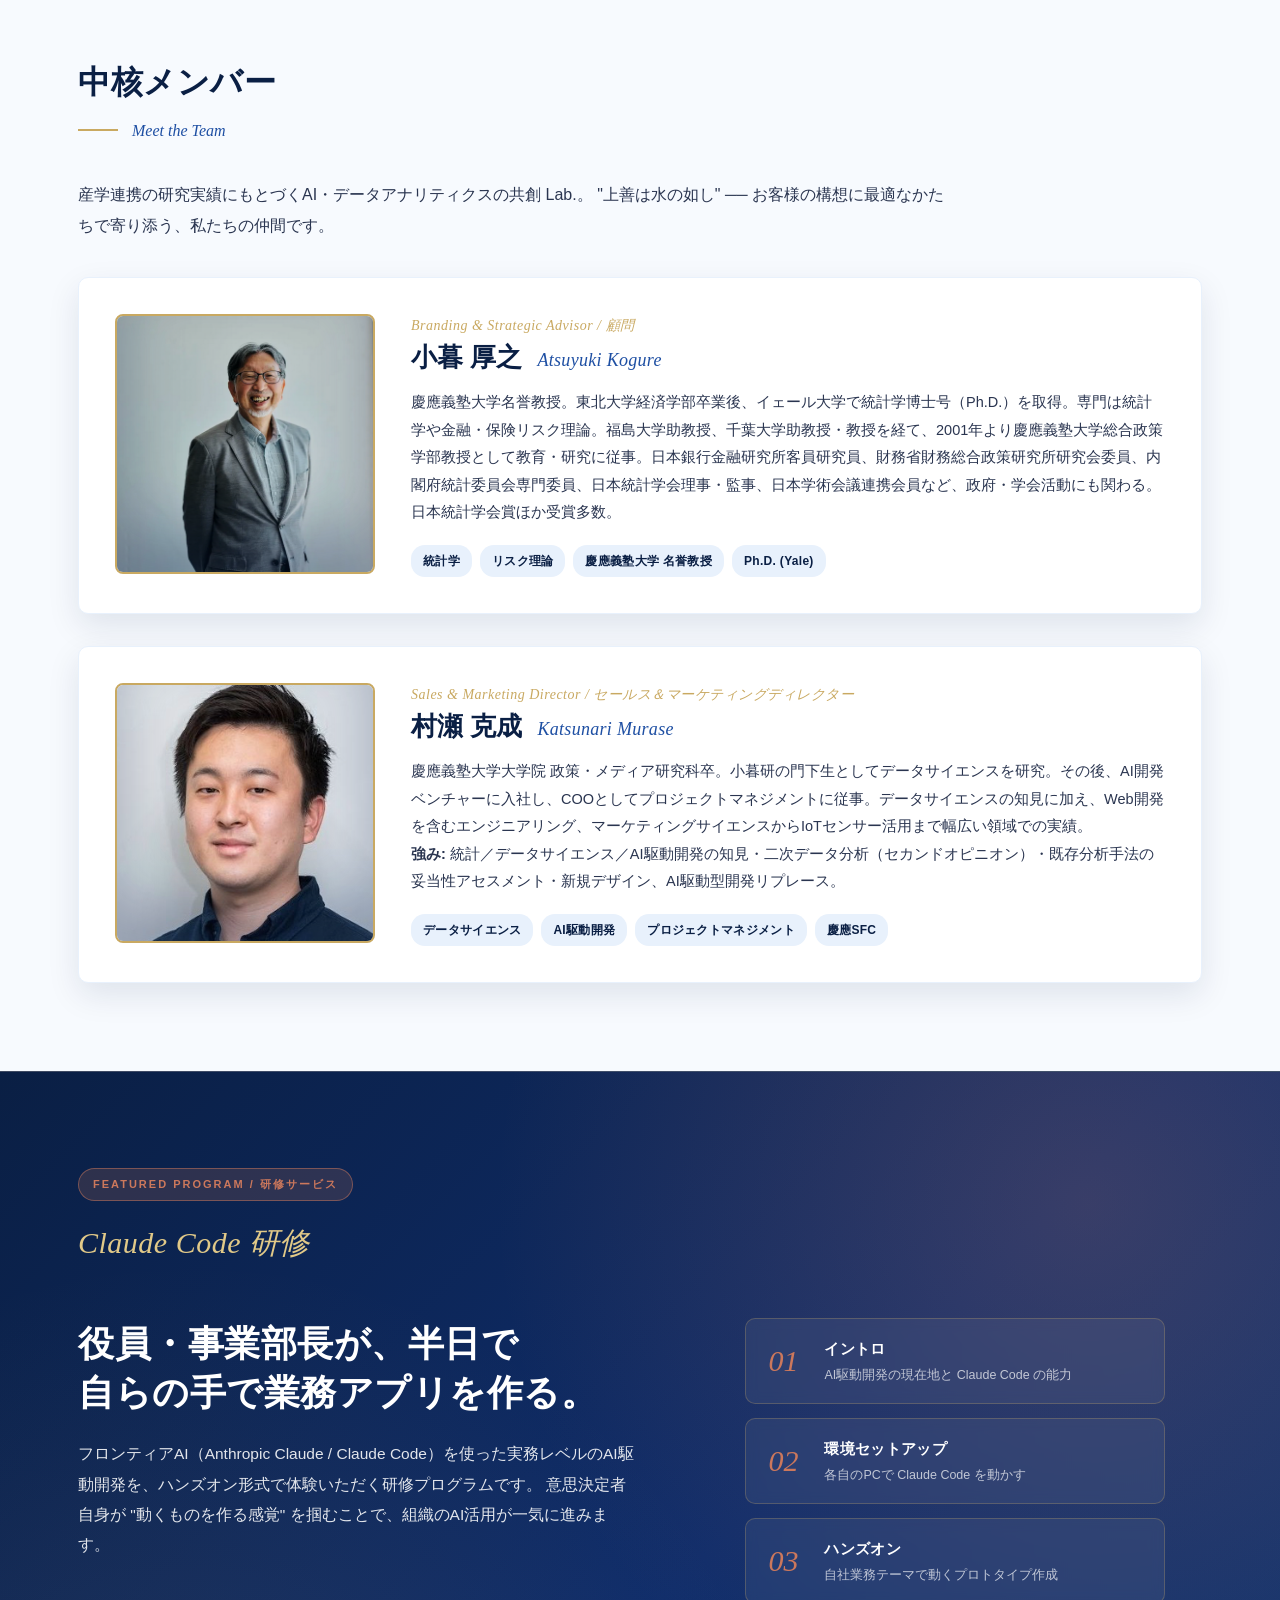
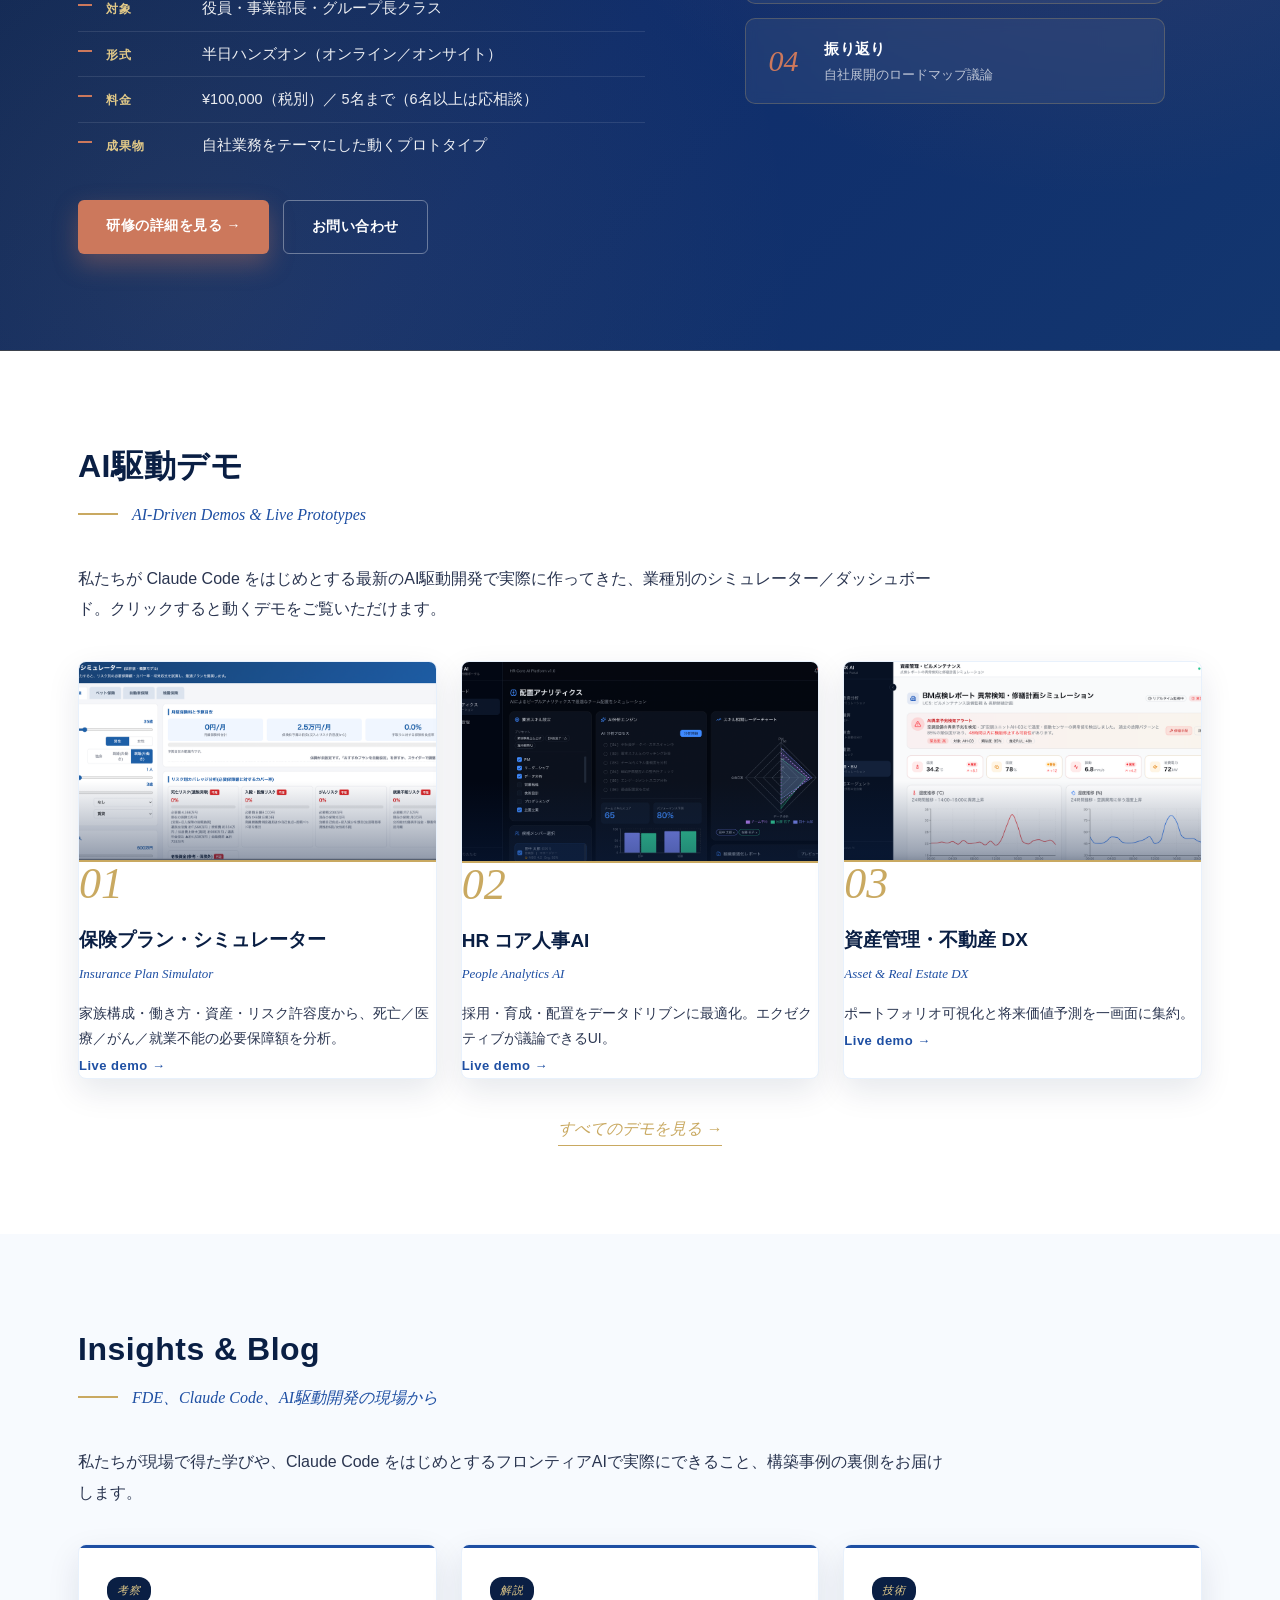
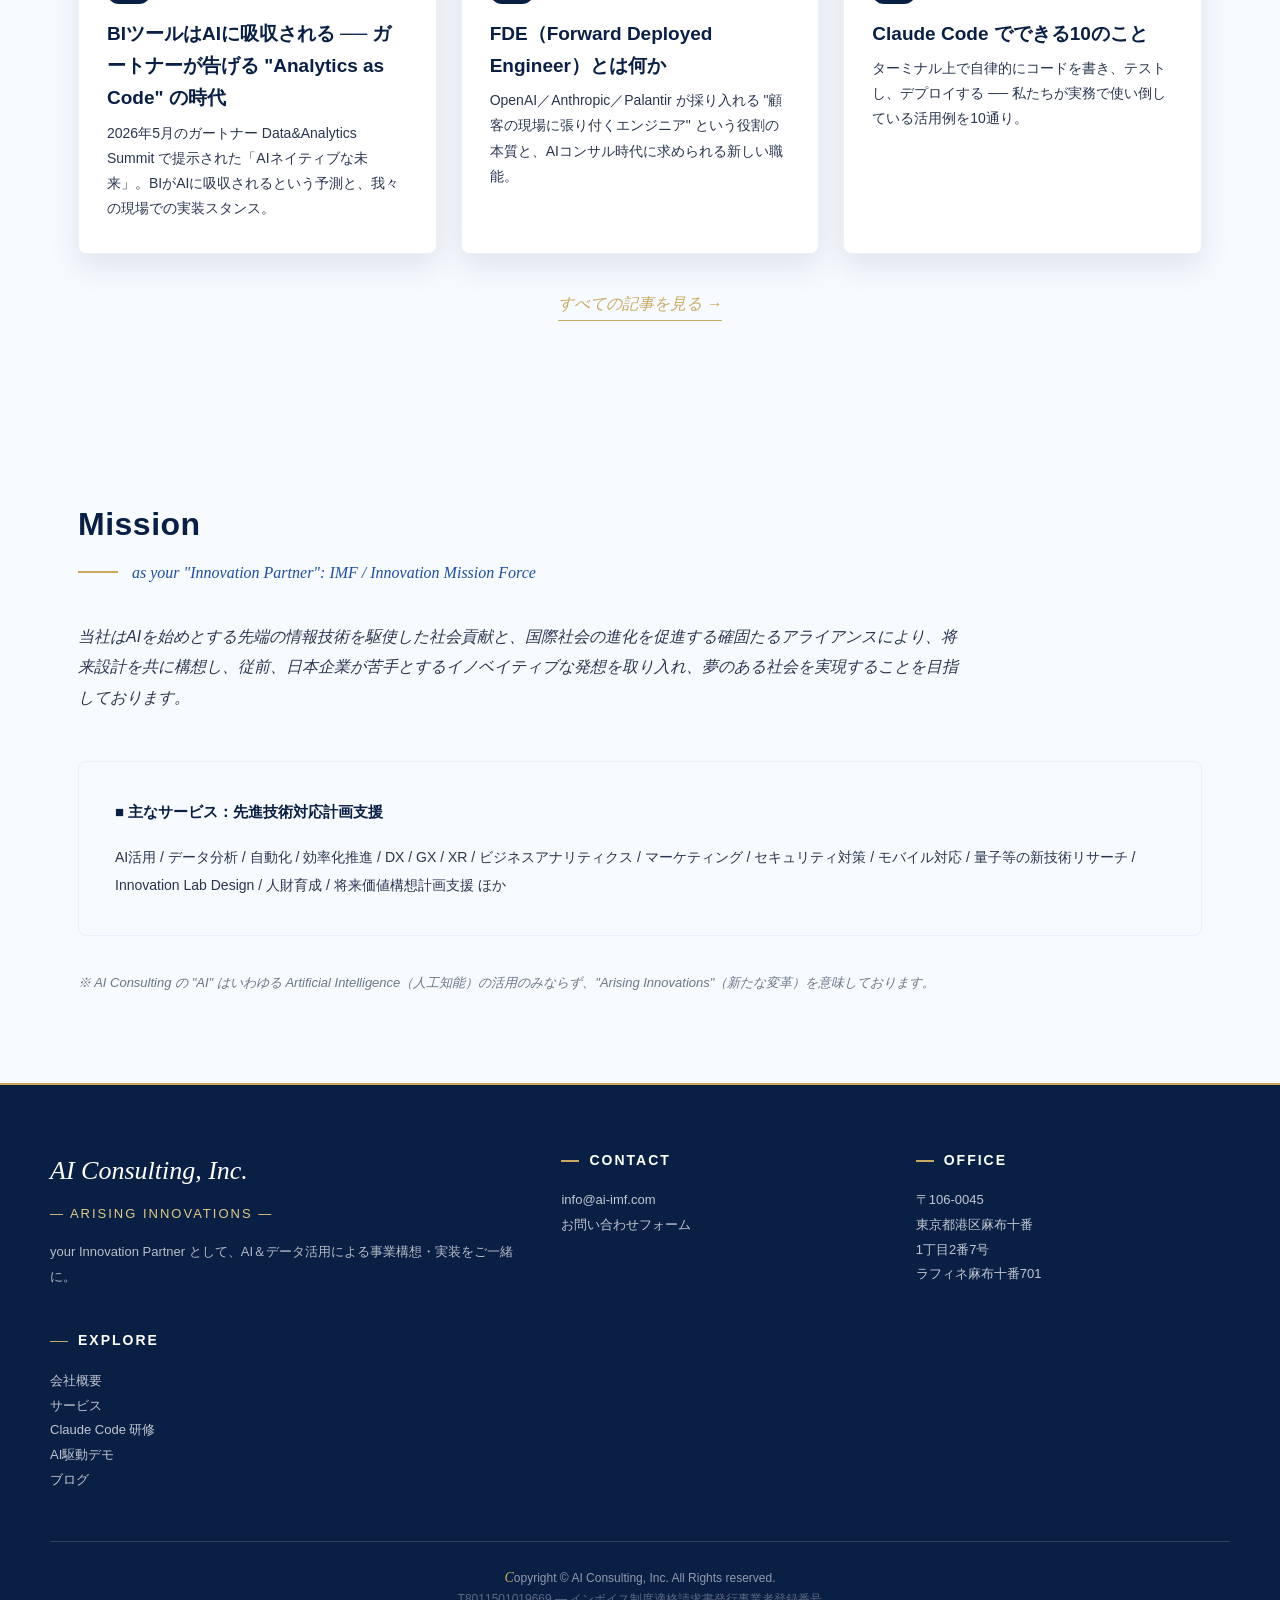
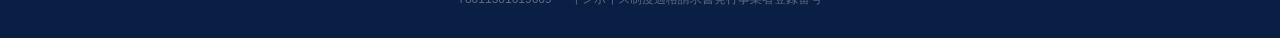
==== commit daefece8: "Working contact form via formsubmit.co + thanks page; training featured in slideshows" ====
--- a/index.html
+++ b/index.html
@@ -18,6 +18,7 @@
     <li><a href="index.html">HOME</a></li>
     <li><a href="about.html">会社概要</a></li>
     <li><a href="services.html">サービス</a></li>
+    <li><a href="https://claude-code-training-two.vercel.app/" target="_blank" rel="noopener">研修</a></li>
     <li><a href="demos.html">デモ</a></li>
     <li><a href="blog/index.html">ブログ</a></li>
     <li><a href="contact.html" class="cta">お問い合わせ</a></li>
@@ -75,57 +76,85 @@
 
       <!-- Demo slideshow -->
       <div class="brain-slider" role="region" aria-label="AI駆動デモのプレビュー">
-        <a class="brain-slide brain-slide-1" href="https://insurance-simulator-tawny.vercel.app" target="_blank" rel="noopener">
+        <div class="brain-slide brain-slide-1 brain-slide-training">
+          <img src="img/brain-ai.png" alt="Claude Code 研修">
+          <button type="button" class="slide-advance" aria-label="次のスライドへ"></button>
+          <a class="brain-slide-link" href="https://claude-code-training-two.vercel.app/" target="_blank" rel="noopener">
+            <div class="brain-slide-caption">
+            <span class="brain-slide-num">FEATURED</span>
+            <h3>Claude Code 研修</h3>
+            <p>役員・事業部長が、半日で自らの手で業務アプリを作る。¥100,000（税別）／5名まで。</p>
+            <span class="brain-slide-cta">研修の詳細を見る →</span>
+          </div>
+          </a>
+        </div>
+        <div class="brain-slide brain-slide-2">
           <img src="img/dashboard-insurance.png" alt="保険プラン・シミュレーター">
-          <div class="brain-slide-caption">
+          <button type="button" class="slide-advance" aria-label="次のスライドへ"></button>
+          <a class="brain-slide-link" href="https://insurance-simulator-tawny.vercel.app" target="_blank" rel="noopener">
+            <div class="brain-slide-caption">
             <span class="brain-slide-num">01</span>
             <h3>保険プラン・シミュレーター</h3>
             <p>家計のリスクをAIが可視化。生命・医療・がん・就業不能・ペット・自動車・地震まで網羅。</p>
             <span class="brain-slide-cta">Live demo →</span>
           </div>
-        </a>
-        <a class="brain-slide brain-slide-2" href="https://hr-core-ai-app.vercel.app" target="_blank" rel="noopener">
+          </a>
+        </div>
+        <div class="brain-slide brain-slide-3">
           <img src="img/dashboard-hr.png" alt="HRコア人事AI">
-          <div class="brain-slide-caption">
+          <button type="button" class="slide-advance" aria-label="次のスライドへ"></button>
+          <a class="brain-slide-link" href="https://hr-core-ai-app.vercel.app" target="_blank" rel="noopener">
+            <div class="brain-slide-caption">
             <span class="brain-slide-num">02</span>
             <h3>HRコア人事AI</h3>
             <p>採用・育成・配置をデータドリブンに最適化。エクゼクティブが議論できるUI。</p>
             <span class="brain-slide-cta">Live demo →</span>
           </div>
-        </a>
-        <a class="brain-slide brain-slide-3" href="https://realestate-demo-hub.vercel.app" target="_blank" rel="noopener">
+          </a>
+        </div>
+        <div class="brain-slide brain-slide-4">
           <img src="img/dashboard-realestate.png" alt="不動産DX">
-          <div class="brain-slide-caption">
+          <button type="button" class="slide-advance" aria-label="次のスライドへ"></button>
+          <a class="brain-slide-link" href="https://realestate-demo-hub.vercel.app" target="_blank" rel="noopener">
+            <div class="brain-slide-caption">
             <span class="brain-slide-num">03</span>
             <h3>資産管理・不動産 DX</h3>
             <p>ポートフォリオ可視化と将来価値予測を一画面に集約。</p>
             <span class="brain-slide-cta">Live demo →</span>
           </div>
-        </a>
-        <a class="brain-slide brain-slide-4" href="https://car-price-simulator.vercel.app" target="_blank" rel="noopener">
+          </a>
+        </div>
+        <div class="brain-slide brain-slide-5">
           <img src="img/dashboard-sales.png" alt="中古車プライス・シミュレーター">
-          <div class="brain-slide-caption">
+          <button type="button" class="slide-advance" aria-label="次のスライドへ"></button>
+          <a class="brain-slide-link" href="https://car-price-simulator.vercel.app" target="_blank" rel="noopener">
+            <div class="brain-slide-caption">
             <span class="brain-slide-num">04</span>
             <h3>中古車プライス・シミュレーター</h3>
             <p>車種・年式・走行距離から予測価格を即時算出。営業現場のクロージングを支援。</p>
             <span class="brain-slide-cta">Live demo →</span>
           </div>
-        </a>
-        <a class="brain-slide brain-slide-5" href="demos.html">
+          </a>
+        </div>
+        <div class="brain-slide brain-slide-6">
           <img src="img/brain-ai.png" alt="フロンティアAI 脅威対策ダッシュボード">
-          <div class="brain-slide-caption">
+          <button type="button" class="slide-advance" aria-label="次のスライドへ"></button>
+          <a class="brain-slide-link" href="demos.html">
+            <div class="brain-slide-caption">
             <span class="brain-slide-num">05</span>
             <h3>フロンティアAI 脅威対策</h3>
             <p>先端AI活用に伴うリスクを経営層が説明可能な形で統制。</p>
             <span class="brain-slide-cta">他のデモも見る →</span>
           </div>
-        </a>
+          </a>
+        </div>
         <div class="brain-slider-dots" aria-hidden="true">
           <span class="brain-dot brain-dot-1"></span>
           <span class="brain-dot brain-dot-2"></span>
           <span class="brain-dot brain-dot-3"></span>
           <span class="brain-dot brain-dot-4"></span>
           <span class="brain-dot brain-dot-5"></span>
+          <span class="brain-dot brain-dot-6"></span>
         </div>
       </div>
 
@@ -264,6 +293,68 @@
   </div>
 </section>
 
+<!-- ============ TRAINING FEATURED (Claude Code 研修) ============ -->
+<section class="training-section" id="training">
+  <div class="training-bg"></div>
+  <div class="container">
+    <div class="training-grid">
+      <div class="training-text">
+        <span class="training-eyebrow">Featured Program / 研修サービス</span>
+        <h2 class="training-h2">
+          <span class="training-h2-en">Claude Code 研修</span><br>
+          役員・事業部長が、半日で<br>自らの手で業務アプリを作る。
+        </h2>
+        <p class="training-body">
+          フロンティアAI（Anthropic Claude / Claude Code）を使った実務レベルのAI駆動開発を、ハンズオン形式で体験いただく研修プログラムです。
+          意思決定者自身が "動くものを作る感覚" を掴むことで、組織のAI活用が一気に進みます。
+        </p>
+        <ul class="training-features">
+          <li><strong>対象</strong> 役員・事業部長・グループ長クラス</li>
+          <li><strong>形式</strong> 半日ハンズオン（オンライン／オンサイト）</li>
+          <li><strong>料金</strong> ¥100,000（税別）／ 5名まで（6名以上は応相談）</li>
+          <li><strong>成果物</strong> 自社業務をテーマにした動くプロトタイプ</li>
+        </ul>
+        <div class="training-cta-row">
+          <a href="https://claude-code-training-two.vercel.app/" class="btn-training" target="_blank" rel="noopener">研修の詳細を見る →</a>
+          <a href="contact.html" class="btn-training-ghost">お問い合わせ</a>
+        </div>
+      </div>
+      <div class="training-visual">
+        <div class="training-card-stack">
+          <div class="training-mini-card">
+            <div class="training-mini-num">01</div>
+            <div class="training-mini-body">
+              <strong>イントロ</strong>
+              <span>AI駆動開発の現在地と Claude Code の能力</span>
+            </div>
+          </div>
+          <div class="training-mini-card">
+            <div class="training-mini-num">02</div>
+            <div class="training-mini-body">
+              <strong>環境セットアップ</strong>
+              <span>各自のPCで Claude Code を動かす</span>
+            </div>
+          </div>
+          <div class="training-mini-card">
+            <div class="training-mini-num">03</div>
+            <div class="training-mini-body">
+              <strong>ハンズオン</strong>
+              <span>自社業務テーマで動くプロトタイプ作成</span>
+            </div>
+          </div>
+          <div class="training-mini-card">
+            <div class="training-mini-num">04</div>
+            <div class="training-mini-body">
+              <strong>振り返り</strong>
+              <span>自社展開のロードマップ議論</span>
+            </div>
+          </div>
+        </div>
+      </div>
+    </div>
+  </div>
+</section>
+
 <!-- ============ DEMOS PREVIEW (with thumbnails) ============ -->
 <section class="section alt" id="demos-preview">
   <div class="container">
@@ -275,31 +366,31 @@
     <div class="cards demo-cards-img">
       <a class="card demo-card has-thumb" href="https://insurance-simulator-tawny.vercel.app" target="_blank" rel="noopener">
         <div class="demo-thumb"><img src="img/dashboard-insurance.png" alt="保険プラン・シミュレーター"></div>
-        <div class="demo-body">
+        <div class="demo-card-body">
           <span class="num">01</span>
           <h3>保険プラン・シミュレーター</h3>
           <span class="en">Insurance Plan Simulator</span>
-          <p>家族構成・資産・リスク許容度から、生命／医療／がん／就業不能の必要保障額を試算し、最適プランを提案。</p>
+          <p>家族構成・働き方・資産・リスク許容度から、死亡／医療／がん／就業不能の必要保障額を分析。</p>
           <span class="demo-cta">Live demo →</span>
         </div>
       </a>
       <a class="card demo-card has-thumb" href="https://hr-core-ai-app.vercel.app" target="_blank" rel="noopener">
-        <div class="demo-thumb"><img src="img/dashboard-hr.png" alt="HR コア人事AI"></div>
-        <div class="demo-body">
+        <div class="demo-thumb"><img src="img/dashboard-hr.png" alt="HRコア人事AI"></div>
+        <div class="demo-card-body">
           <span class="num">02</span>
           <h3>HR コア人事AI</h3>
           <span class="en">People Analytics AI</span>
-          <p>採用・育成・配置をデータドリブンに最適化。エンゲージメントとリテンションをAIが定量的に支援。</p>
+          <p>採用・育成・配置をデータドリブンに最適化。エクゼクティブが議論できるUI。</p>
           <span class="demo-cta">Live demo →</span>
         </div>
       </a>
       <a class="card demo-card has-thumb" href="https://realestate-demo-hub.vercel.app" target="_blank" rel="noopener">
-        <div class="demo-thumb"><img src="img/dashboard-realestate.png" alt="資産管理・不動産 DX"></div>
-        <div class="demo-body">
+        <div class="demo-thumb"><img src="img/dashboard-realestate.png" alt="不動産DX"></div>
+        <div class="demo-card-body">
           <span class="num">03</span>
           <h3>資産管理・不動産 DX</h3>
           <span class="en">Asset &amp; Real Estate DX</span>
-          <p>ポートフォリオ可視化と将来価値予測を一画面に集約。意思決定のスピードと精度を引き上げる。</p>
+          <p>ポートフォリオ可視化と将来価値予測を一画面に集約。</p>
           <span class="demo-cta">Live demo →</span>
         </div>
       </a>
@@ -342,14 +433,14 @@
 </section>
 
 <!-- ============ MISSION ============ -->
-<section class="section alt">
+<section class="section">
   <div class="container">
     <h2>Mission</h2>
     <span class="en-sub">as your "Innovation Partner": IMF / Innovation Mission Force</span>
     <p class="lead" style="font-style:italic;color:var(--body)">
       当社はAIを始めとする先端の情報技術を駆使した社会貢献と、国際社会の進化を促進する確固たるアライアンスにより、将来設計を共に構想し、従前、日本企業が苦手とするイノベイティブな発想を取り入れ、夢のある社会を実現することを目指しております。
     </p>
-    <div style="margin-top:48px;background:var(--white);border:1px solid var(--ice);border-radius:8px;padding:36px;box-shadow:var(--shadow);">
+    <div style="margin-top:48px;background:var(--cream);border:1px solid var(--ice);border-radius:8px;padding:36px;">
       <p style="margin-bottom:18px"><strong style="color:var(--navy);font-size:15px">■ 主なサービス：先進技術対応計画支援</strong></p>
       <p style="font-size:14px;color:var(--body);line-height:2;">
         AI活用 / データ分析 / 自動化 / 効率化推進 / DX / GX / XR / ビジネスアナリティクス / マーケティング / セキュリティ対策 / モバイル対応 / 量子等の新技術リサーチ / Innovation Lab Design / 人財育成 / 将来価値構想計画支援 ほか
@@ -381,6 +472,7 @@
       <h4>EXPLORE</h4>
       <p><a href="about.html">会社概要</a></p>
       <p><a href="services.html">サービス</a></p>
+      <p><a href="https://claude-code-training-two.vercel.app/" target="_blank" rel="noopener">Claude Code 研修</a></p>
       <p><a href="demos.html">AI駆動デモ</a></p>
       <p><a href="blog/index.html">ブログ</a></p>
     </div>
@@ -391,5 +483,58 @@
   </div>
 </footer>
 
+<!-- ============ SLIDER CONTROL (click-to-advance) ============ -->
+<script>
+(function(){
+  function setupSlider(opts){
+    const slider = document.querySelector(opts.slider);
+    if(!slider) return;
+    const slides = slider.querySelectorAll(opts.slide);
+    const dots = slider.querySelectorAll(opts.dot);
+    if(slides.length === 0) return;
+    let current = 0;
+    let timer = null;
+
+    function show(idx){
+      current = ((idx % slides.length) + slides.length) % slides.length;
+      slides.forEach((s,i)=>s.classList.toggle('is-active', i===current));
+      dots.forEach((d,i)=>d.classList.toggle('is-active', i===current));
+    }
+    function next(){ show(current+1); }
+    function start(){
+      if(timer) clearInterval(timer);
+      timer = setInterval(next, opts.interval);
+    }
+    function stop(){
+      if(timer){ clearInterval(timer); timer = null; }
+    }
+
+    // Click-to-advance on .slide-advance buttons within each slide
+    slides.forEach(slide => {
+      const adv = slide.querySelector('.slide-advance');
+      if(adv){
+        adv.addEventListener('click', e => {
+          e.preventDefault();
+          next();
+          start(); // reset timer
+        });
+      }
+    });
+
+    // Pause on hover
+    slider.addEventListener('mouseenter', stop);
+    slider.addEventListener('mouseleave', start);
+
+    show(0);
+    start();
+  }
+
+  document.addEventListener('DOMContentLoaded', function(){
+    setupSlider({slider:'.brain-slider', slide:'.brain-slide', dot:'.brain-dot', interval:6000});
+    setupSlider({slider:'.demo-slider', slide:'.demo-slide', dot:'.demo-dot', interval:2000});
+  });
+})();
+</script>
+
 </body>
 </html>
--- a/styles.css
+++ b/styles.css
@@ -335,7 +335,6 @@
   position:absolute;inset:0;
   display:block;
   opacity:0;
-  animation:brain-slide-show 30s infinite;
   text-decoration:none;
   cursor:pointer;
 }
@@ -388,18 +387,31 @@
   border-color:var(--gold);
 }
 
-/* 5-slide rotation: each visible 5s, crossfade ~1s. Cycle 30s (5x6s) */
+/* 6-slide rotation: each visible 5s, crossfade ~1s. Cycle 36s (6x6s) */
+.brain-slide{animation:brain-slide-show 36s infinite}
 .brain-slide-1{animation-delay:0s}
 .brain-slide-2{animation-delay:6s}
 .brain-slide-3{animation-delay:12s}
 .brain-slide-4{animation-delay:18s}
 .brain-slide-5{animation-delay:24s}
+.brain-slide-6{animation-delay:30s}
 
 @keyframes brain-slide-show{
   0%        {opacity:0; z-index:1}
-  2%, 18%   {opacity:1; z-index:2}
-  20%, 100% {opacity:0; z-index:1}
-}
+  3%, 14%   {opacity:1; z-index:2}
+  17%, 100% {opacity:0; z-index:1}
+}
+
+/* Featured (training) slide gets coral accent */
+.brain-slide-training .brain-slide-num{
+  color:#fff;
+  background:var(--coral);
+  padding:3px 10px;border-radius:3px;
+  font-family:var(--jp);font-style:normal;font-weight:700;
+  letter-spacing:2px;font-size:10px;
+}
+.brain-slide-training .brain-slide-cta{color:#fff;border-color:rgba(255,255,255,.6)}
+.brain-slide-training:hover .brain-slide-cta{color:var(--coral);border-color:var(--coral)}
 
 /* Dots indicator at bottom of slider */
 .brain-slider-dots{
@@ -411,16 +423,17 @@
 .brain-dot{
   width:7px;height:7px;border-radius:50%;
   background:rgba(255,255,255,.35);
-  animation:brain-dot-pulse 30s infinite;
+  animation:brain-dot-pulse 36s infinite;
 }
 .brain-dot-1{animation-delay:0s}
 .brain-dot-2{animation-delay:6s}
 .brain-dot-3{animation-delay:12s}
 .brain-dot-4{animation-delay:18s}
 .brain-dot-5{animation-delay:24s}
+.brain-dot-6{animation-delay:30s}
 @keyframes brain-dot-pulse{
-  0%, 18%   {background:var(--gold-light); box-shadow:0 0 8px rgba(201,169,97,.6);}
-  20%, 100% {background:rgba(255,255,255,.35); box-shadow:none;}
+  0%, 14%   {background:var(--gold-light); box-shadow:0 0 8px rgba(201,169,97,.6);}
+  17%, 100% {background:rgba(255,255,255,.35); box-shadow:none;}
 }
 
 /* Hover pause for accessibility (mouse over the slider stops rotation) */
@@ -431,6 +444,271 @@
   .brain-slide,.brain-dot{animation:none}
   .brain-slide-1{opacity:1}
   .brain-dot-1{background:var(--gold-light)}
+}
+
+/* ===== Featured: Claude Code Training section ===== */
+:root{
+  --coral:#CC785C;
+  --coral-dk:#A85535;
+  --coral-soft:#F6E7DF;
+}
+.training-section{
+  position:relative;
+  padding:96px 28px;
+  background:linear-gradient(135deg,#0A1F44 0%,#0F2D6B 55%,#13366f 100%);
+  color:#fff;
+  overflow:hidden;
+  border-top:1px solid rgba(201,169,97,.25);
+  border-bottom:1px solid rgba(201,169,97,.25);
+}
+.training-bg{
+  position:absolute;inset:0;pointer-events:none;
+  background:
+    radial-gradient(circle at 85% 15%, rgba(204,120,92,.22), transparent 45%),
+    radial-gradient(circle at 15% 90%, rgba(201,169,97,.10), transparent 45%);
+}
+.training-section .container{position:relative;z-index:2;max-width:1180px;margin:0 auto}
+.training-grid{
+  display:grid;
+  grid-template-columns:1.15fr 1fr;
+  gap:64px;
+  align-items:center;
+}
+.training-eyebrow{
+  display:inline-flex;align-items:center;gap:8px;
+  background:rgba(204,120,92,.18);
+  border:1px solid rgba(204,120,92,.5);
+  color:var(--coral);
+  padding:6px 14px;border-radius:999px;
+  font-size:11px;letter-spacing:2px;font-weight:700;
+  margin-bottom:22px;
+  text-transform:uppercase;
+}
+.training-h2{
+  font-family:var(--jp);font-weight:800;font-size:36px;line-height:1.35;
+  color:#fff;letter-spacing:.5px;margin-bottom:22px;
+}
+.training-h2-en{
+  font-family:var(--chancery);font-style:italic;font-weight:400;
+  color:var(--gold-light);font-size:30px;letter-spacing:.5px;
+  display:block;margin-bottom:8px;
+}
+.training-body{
+  color:rgba(255,255,255,.88);font-size:15.5px;line-height:1.95;
+  margin-bottom:26px;max-width:560px;
+}
+.training-features{
+  list-style:none;padding:0;margin:0 0 32px;
+}
+.training-features li{
+  position:relative;
+  padding:10px 0 10px 28px;
+  border-bottom:1px solid rgba(255,255,255,.10);
+  font-size:14.5px;color:rgba(255,255,255,.92);
+}
+.training-features li:last-child{border-bottom:0}
+.training-features li::before{
+  content:"";position:absolute;left:0;top:18px;
+  width:14px;height:2px;background:var(--coral);
+}
+.training-features strong{
+  display:inline-block;
+  color:var(--gold-light);font-weight:700;font-size:12px;letter-spacing:1px;
+  min-width:84px;margin-right:8px;
+}
+.training-cta-row{display:flex;gap:14px;flex-wrap:wrap}
+.btn-training{
+  display:inline-block;padding:14px 28px;
+  background:var(--coral);color:#fff;font-weight:700;font-size:14px;
+  border-radius:6px;letter-spacing:.5px;
+  transition:background .2s,transform .15s;
+  box-shadow:0 10px 24px rgba(204,120,92,.35);
+}
+.btn-training:hover{background:var(--coral-dk);transform:translateY(-1px);color:#fff}
+.btn-training-ghost{
+  display:inline-block;padding:14px 28px;
+  background:transparent;color:#fff;font-weight:600;font-size:14px;
+  border:1px solid rgba(255,255,255,.35);border-radius:6px;letter-spacing:.5px;
+  transition:background .2s,border-color .2s;
+}
+.btn-training-ghost:hover{background:rgba(255,255,255,.08);border-color:rgba(255,255,255,.6);color:#fff}
+
+/* Visual side: stacked program cards */
+.training-visual{display:flex;justify-content:center;align-items:center}
+.training-card-stack{
+  display:grid;gap:14px;width:100%;max-width:420px;
+}
+.training-mini-card{
+  display:flex;gap:18px;align-items:center;
+  background:rgba(255,255,255,.06);
+  border:1px solid rgba(201,169,97,.28);
+  border-radius:10px;
+  padding:18px 22px;
+  backdrop-filter:blur(6px);
+  transition:transform .2s,border-color .2s,background .2s;
+}
+.training-mini-card:hover{
+  transform:translateX(4px);
+  border-color:rgba(204,120,92,.6);
+  background:rgba(204,120,92,.08);
+}
+.training-mini-num{
+  font-family:var(--chancery);font-style:italic;
+  color:var(--coral);font-size:30px;line-height:1;min-width:38px;
+}
+.training-mini-body{display:flex;flex-direction:column;gap:4px}
+.training-mini-body strong{color:#fff;font-size:14.5px;font-weight:700;letter-spacing:.3px}
+.training-mini-body span{color:rgba(255,255,255,.7);font-size:12.5px;line-height:1.55}
+
+@media (max-width:780px){
+  .training-section{padding:64px 20px}
+  .training-grid{grid-template-columns:1fr;gap:40px}
+  .training-h2{font-size:26px;line-height:1.45}
+  .training-h2-en{font-size:22px}
+  .training-body{font-size:14.5px}
+  .training-mini-num{font-size:26px}
+}
+
+/* ===== Demo page slideshow (2s per slide, 12s total cycle for 6 slides) ===== */
+.demo-slider{
+  position:relative;
+  width:100%;
+  max-width:1100px;
+  margin:48px auto 0;
+  aspect-ratio:16/9;
+  border-radius:14px;
+  overflow:hidden;
+  background:var(--navy);
+  box-shadow:0 24px 60px rgba(10,31,68,.20), 0 0 0 1px var(--ice);
+}
+.demo-slide{
+  position:absolute;inset:0;
+  display:block;
+  opacity:0;
+  text-decoration:none;
+  cursor:pointer;
+  animation:demo-slide-show 14s infinite;
+}
+.demo-slide img{
+  position:absolute;inset:0;
+  width:100%;height:100%;
+  object-fit:cover;object-position:center top;
+  filter:brightness(.92) saturate(1.05);
+  transition:transform .6s ease, filter .3s ease;
+}
+.demo-slide:hover img{
+  transform:scale(1.015);
+  filter:brightness(1) saturate(1.1);
+}
+.demo-slide-caption{
+  position:absolute;left:0;right:0;bottom:0;
+  padding:32px 36px 44px;
+  color:#fff;
+  background:linear-gradient(to top, rgba(10,31,68,.96) 0%, rgba(10,31,68,.78) 55%, transparent 100%);
+}
+.demo-slide-num{
+  display:inline-block;
+  font-family:var(--chancery);font-style:italic;
+  color:var(--gold-light);font-size:15px;letter-spacing:1px;
+  margin-bottom:6px;
+}
+.demo-slide-caption h3{
+  color:#fff;font-size:24px;font-weight:700;
+  margin-bottom:10px;letter-spacing:.3px;
+  text-shadow:0 2px 8px rgba(0,0,0,.5);
+}
+.demo-slide-en{
+  font-family:var(--chancery);font-style:italic;
+  color:var(--gold-light);font-size:15px;font-weight:400;
+  margin-left:10px;letter-spacing:.5px;
+}
+.demo-slide-caption p{
+  color:rgba(255,255,255,.92);
+  font-size:14.5px;line-height:1.75;
+  max-width:780px;
+  text-shadow:0 1px 6px rgba(0,0,0,.5);
+  margin-bottom:14px;
+}
+.demo-slide-cta{
+  display:inline-block;
+  font-family:var(--chancery);font-style:italic;
+  color:var(--gold-light);font-size:15px;
+  border-bottom:1px solid rgba(201,169,97,.55);
+  padding-bottom:2px;
+}
+.demo-slide:hover .demo-slide-cta{color:var(--gold);border-color:var(--gold)}
+
+/* 7-slide rotation: each visible 2s with crossfade. Cycle 14s (7 x 2s) */
+.demo-slide-1{animation-delay:0s}
+.demo-slide-2{animation-delay:2s}
+.demo-slide-3{animation-delay:4s}
+.demo-slide-4{animation-delay:6s}
+.demo-slide-5{animation-delay:8s}
+.demo-slide-6{animation-delay:10s}
+.demo-slide-7{animation-delay:12s}
+
+@keyframes demo-slide-show{
+  0%        {opacity:0; z-index:1}
+  3%, 12%   {opacity:1; z-index:2}
+  14%, 100% {opacity:0; z-index:1}
+}
+
+/* Featured (training) slide gets coral accent in demo slider too */
+.demo-slide-training .demo-slide-num{
+  color:#fff;
+  background:var(--coral);
+  padding:3px 10px;border-radius:3px;
+  font-family:var(--jp);font-style:normal;font-weight:700;
+  letter-spacing:2px;font-size:11px;
+}
+.demo-slide-training .demo-slide-cta{color:#fff;border-color:rgba(255,255,255,.65)}
+.demo-slide-training:hover .demo-slide-cta{color:var(--coral);border-color:var(--coral)}
+
+/* Dot indicators */
+.demo-slider-dots{
+  position:absolute;left:50%;bottom:14px;transform:translateX(-50%);
+  z-index:3;
+  display:flex;gap:8px;
+  pointer-events:none;
+}
+.demo-dot{
+  width:8px;height:8px;border-radius:50%;
+  background:rgba(255,255,255,.32);
+  animation:demo-dot-pulse 14s infinite;
+}
+.demo-dot-1{animation-delay:0s}
+.demo-dot-2{animation-delay:2s}
+.demo-dot-3{animation-delay:4s}
+.demo-dot-4{animation-delay:6s}
+.demo-dot-5{animation-delay:8s}
+.demo-dot-6{animation-delay:10s}
+.demo-dot-7{animation-delay:12s}
+@keyframes demo-dot-pulse{
+  0%, 12%   {background:var(--gold-light); box-shadow:0 0 8px rgba(201,169,97,.6);}
+  14%, 100% {background:rgba(255,255,255,.32); box-shadow:none;}
+}
+
+.demo-slider-hint{
+  text-align:center;color:var(--muted);font-size:12px;
+  margin-top:12px;font-style:italic;letter-spacing:.3px;
+}
+
+/* Hover pause */
+.demo-slider:hover .demo-slide,
+.demo-slider:hover .demo-dot{animation-play-state:paused}
+
+@media (prefers-reduced-motion: reduce){
+  .demo-slide,.demo-dot{animation:none}
+  .demo-slide-1{opacity:1}
+  .demo-dot-1{background:var(--gold-light)}
+}
+
+@media (max-width:780px){
+  .demo-slider{aspect-ratio:4/3;margin-top:32px}
+  .demo-slide-caption{padding:18px 22px 32px}
+  .demo-slide-caption h3{font-size:18px}
+  .demo-slide-en{display:block;margin-left:0;margin-top:4px;font-size:13px}
+  .demo-slide-caption p{font-size:13px;line-height:1.65}
 }
 /* Accessibility: respect reduced-motion */
 @media (prefers-reduced-motion: reduce){
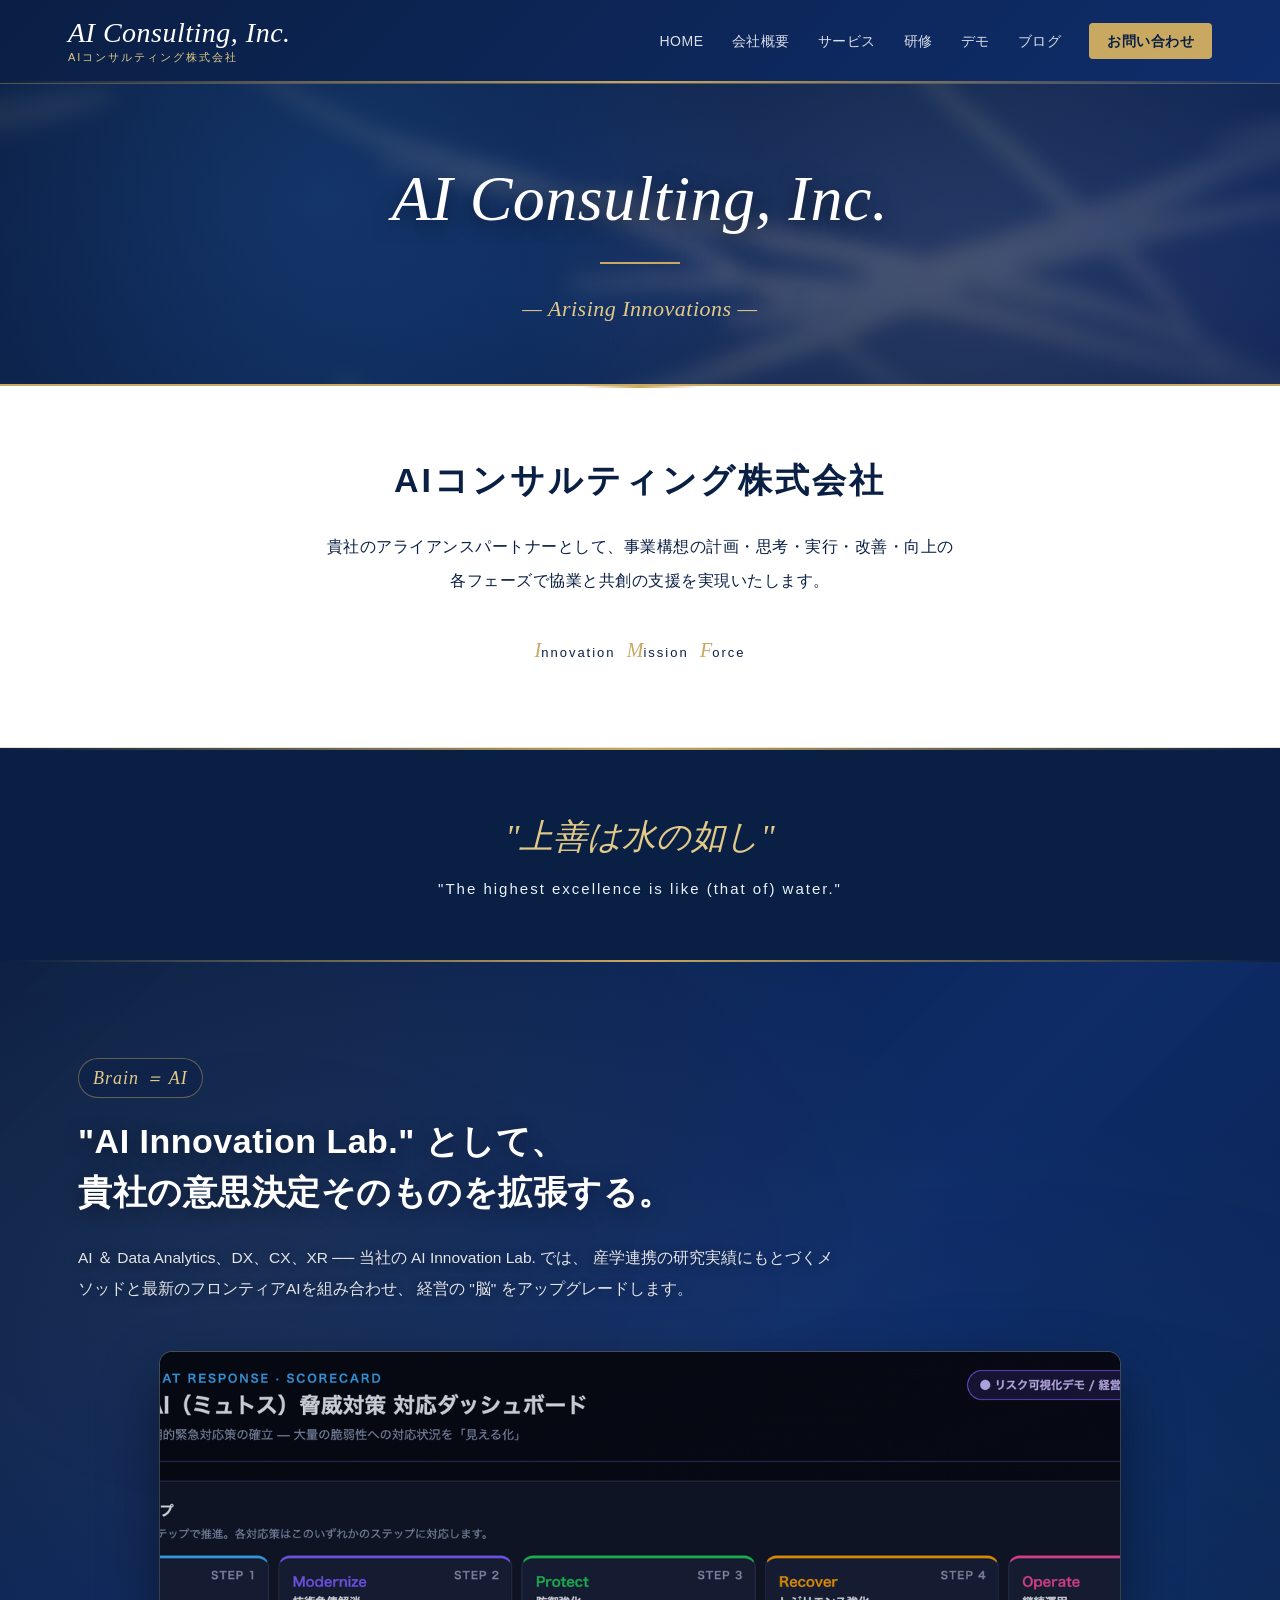
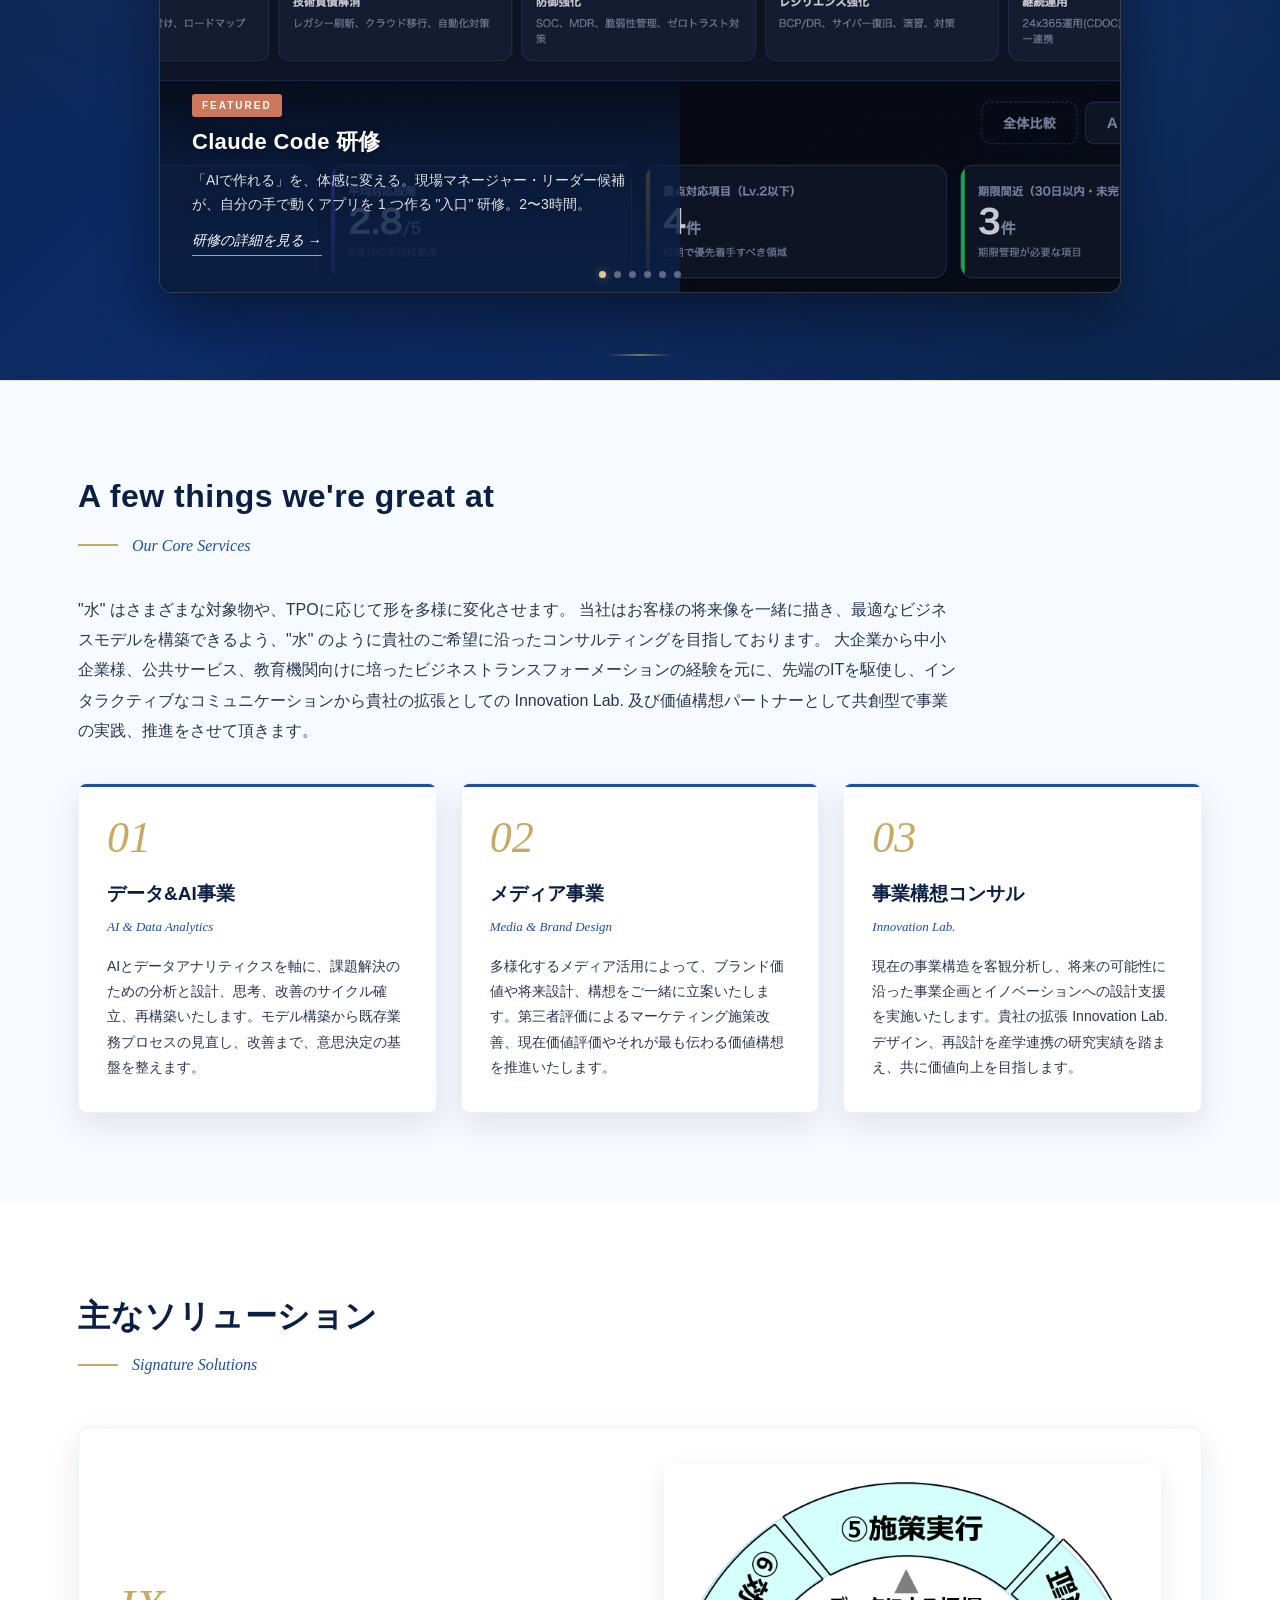
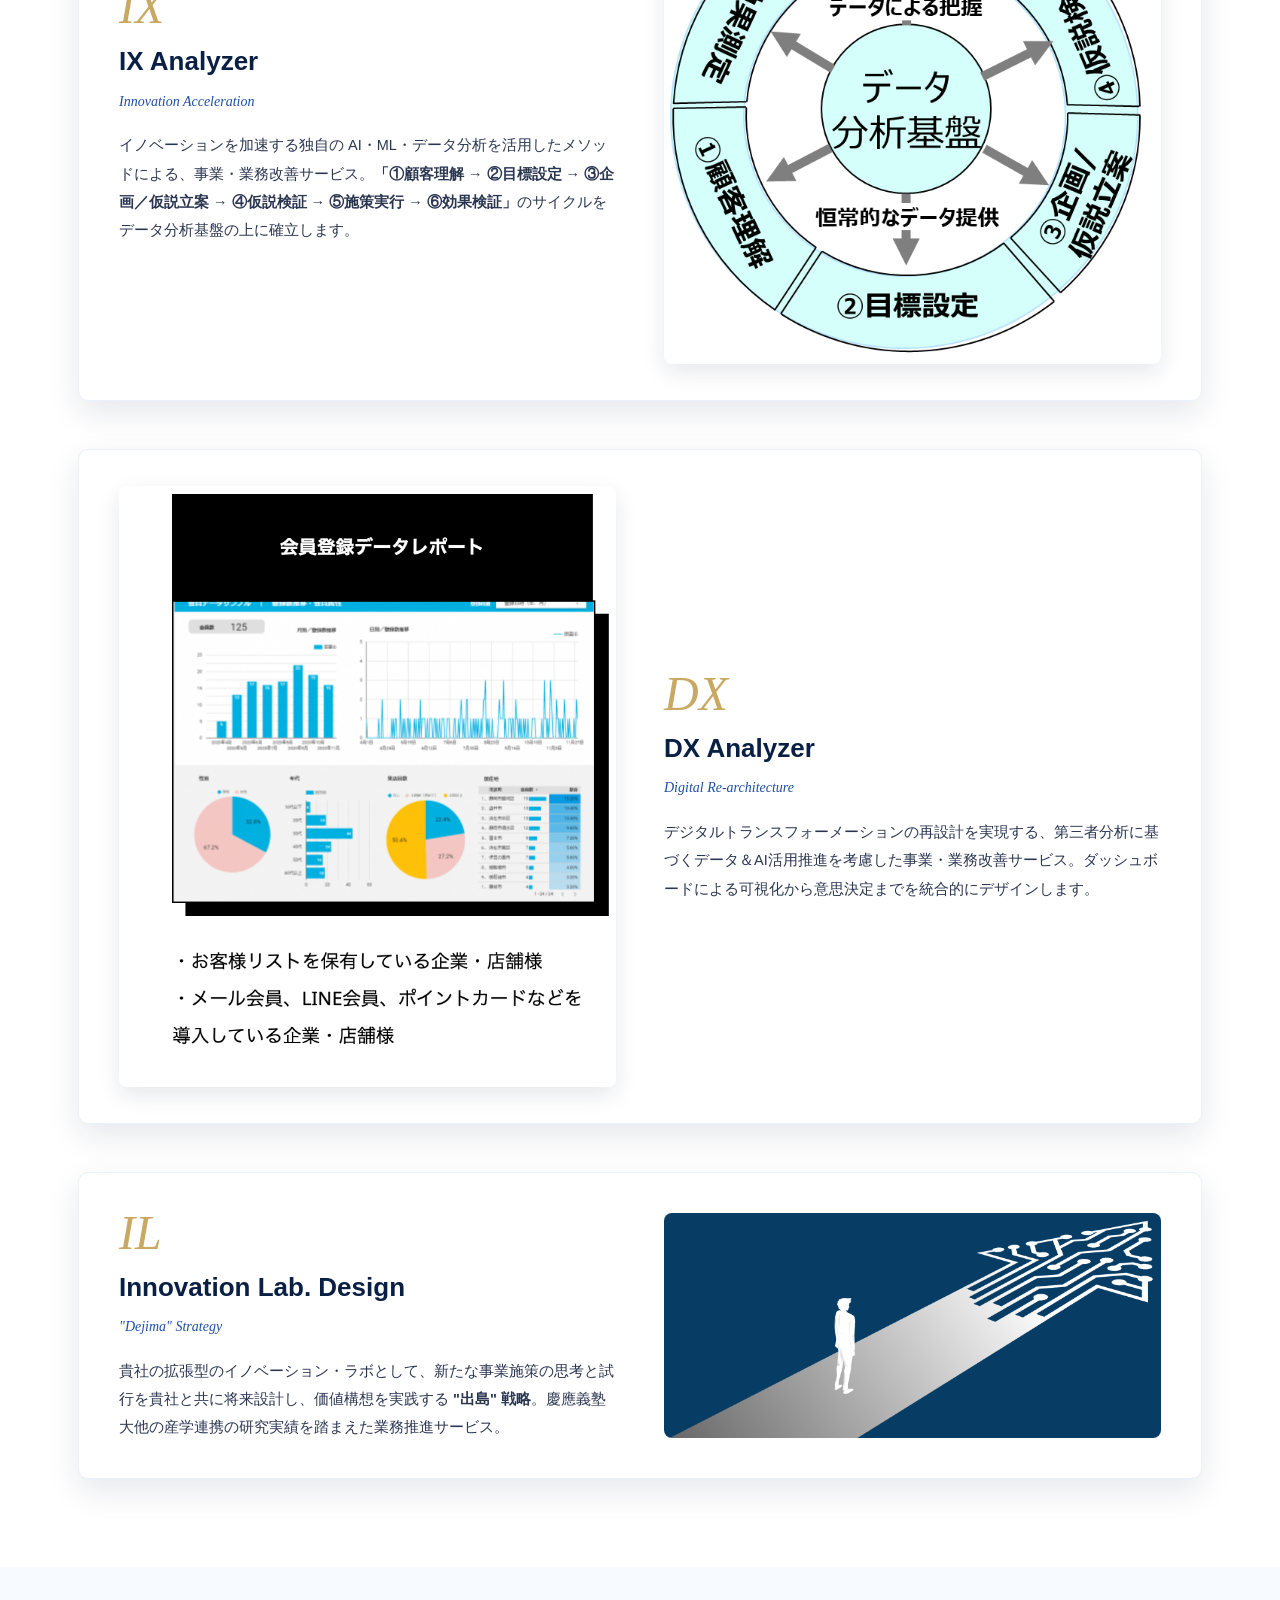
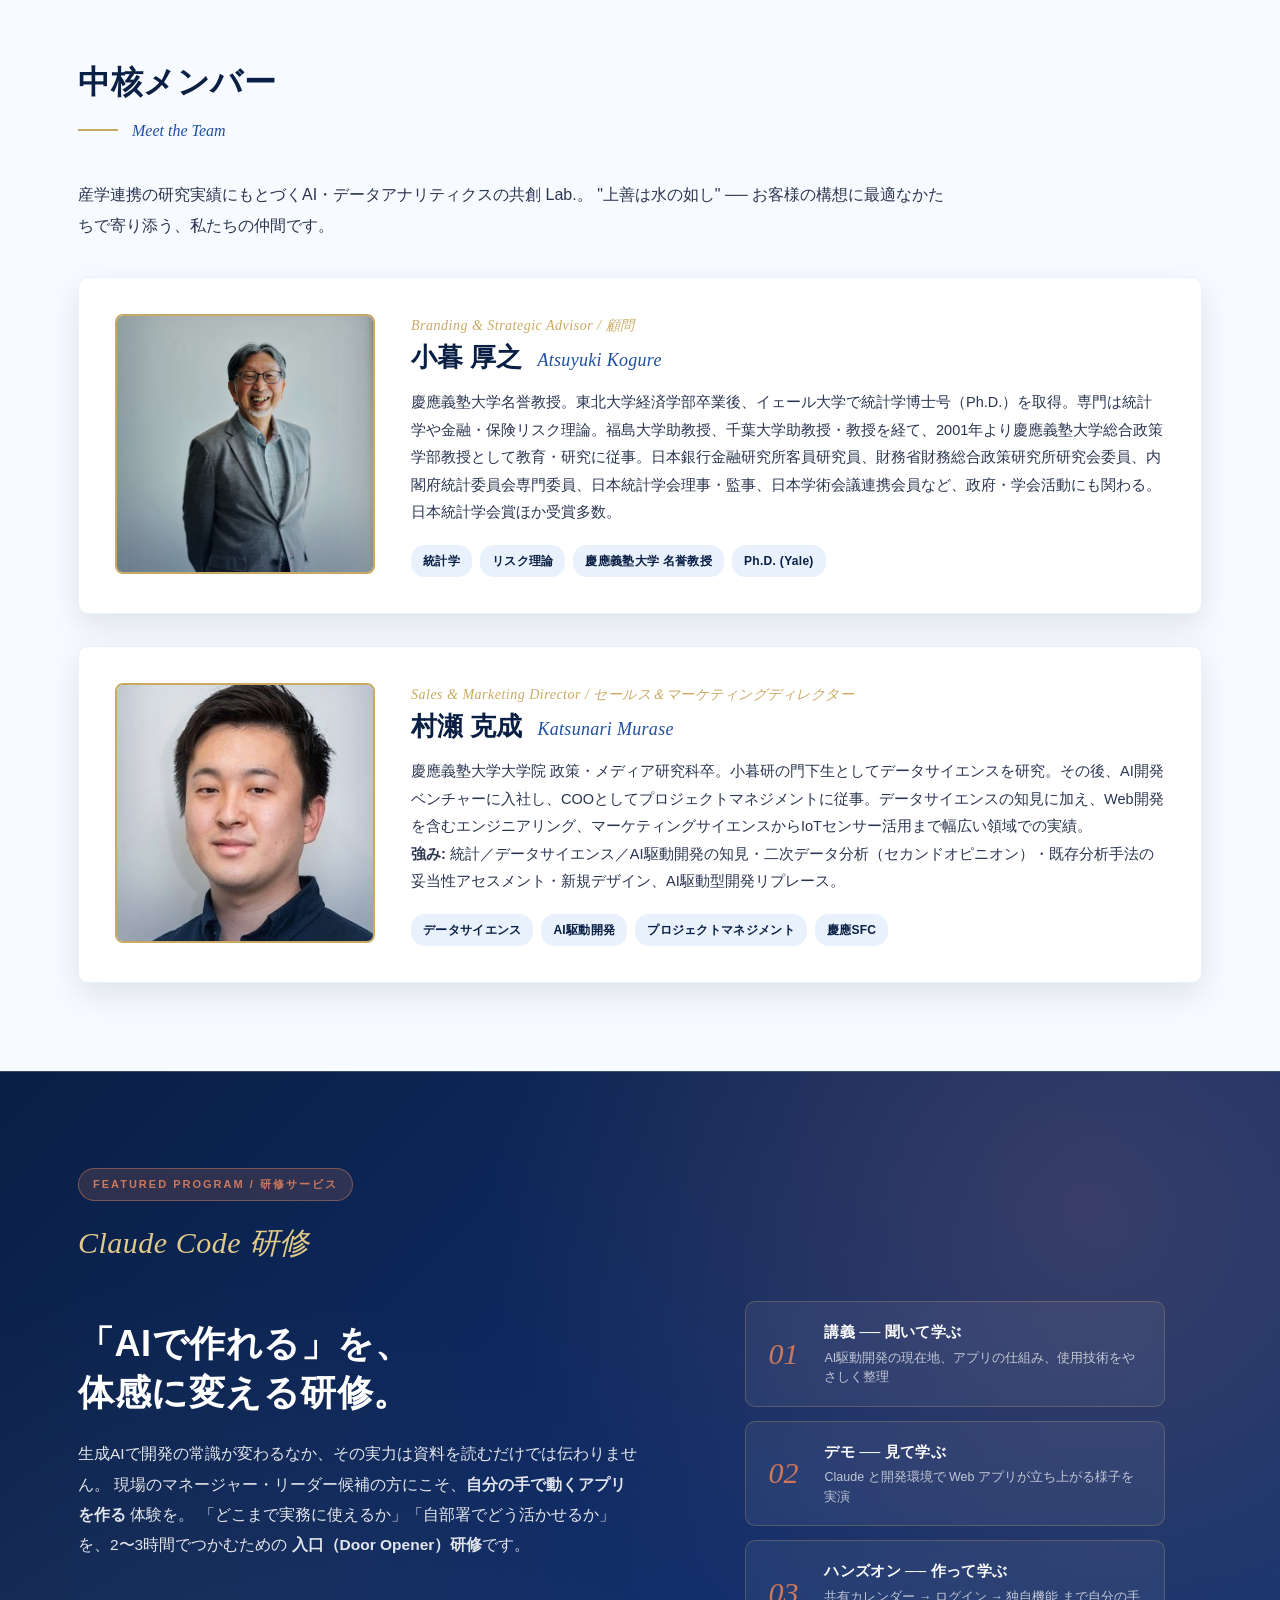
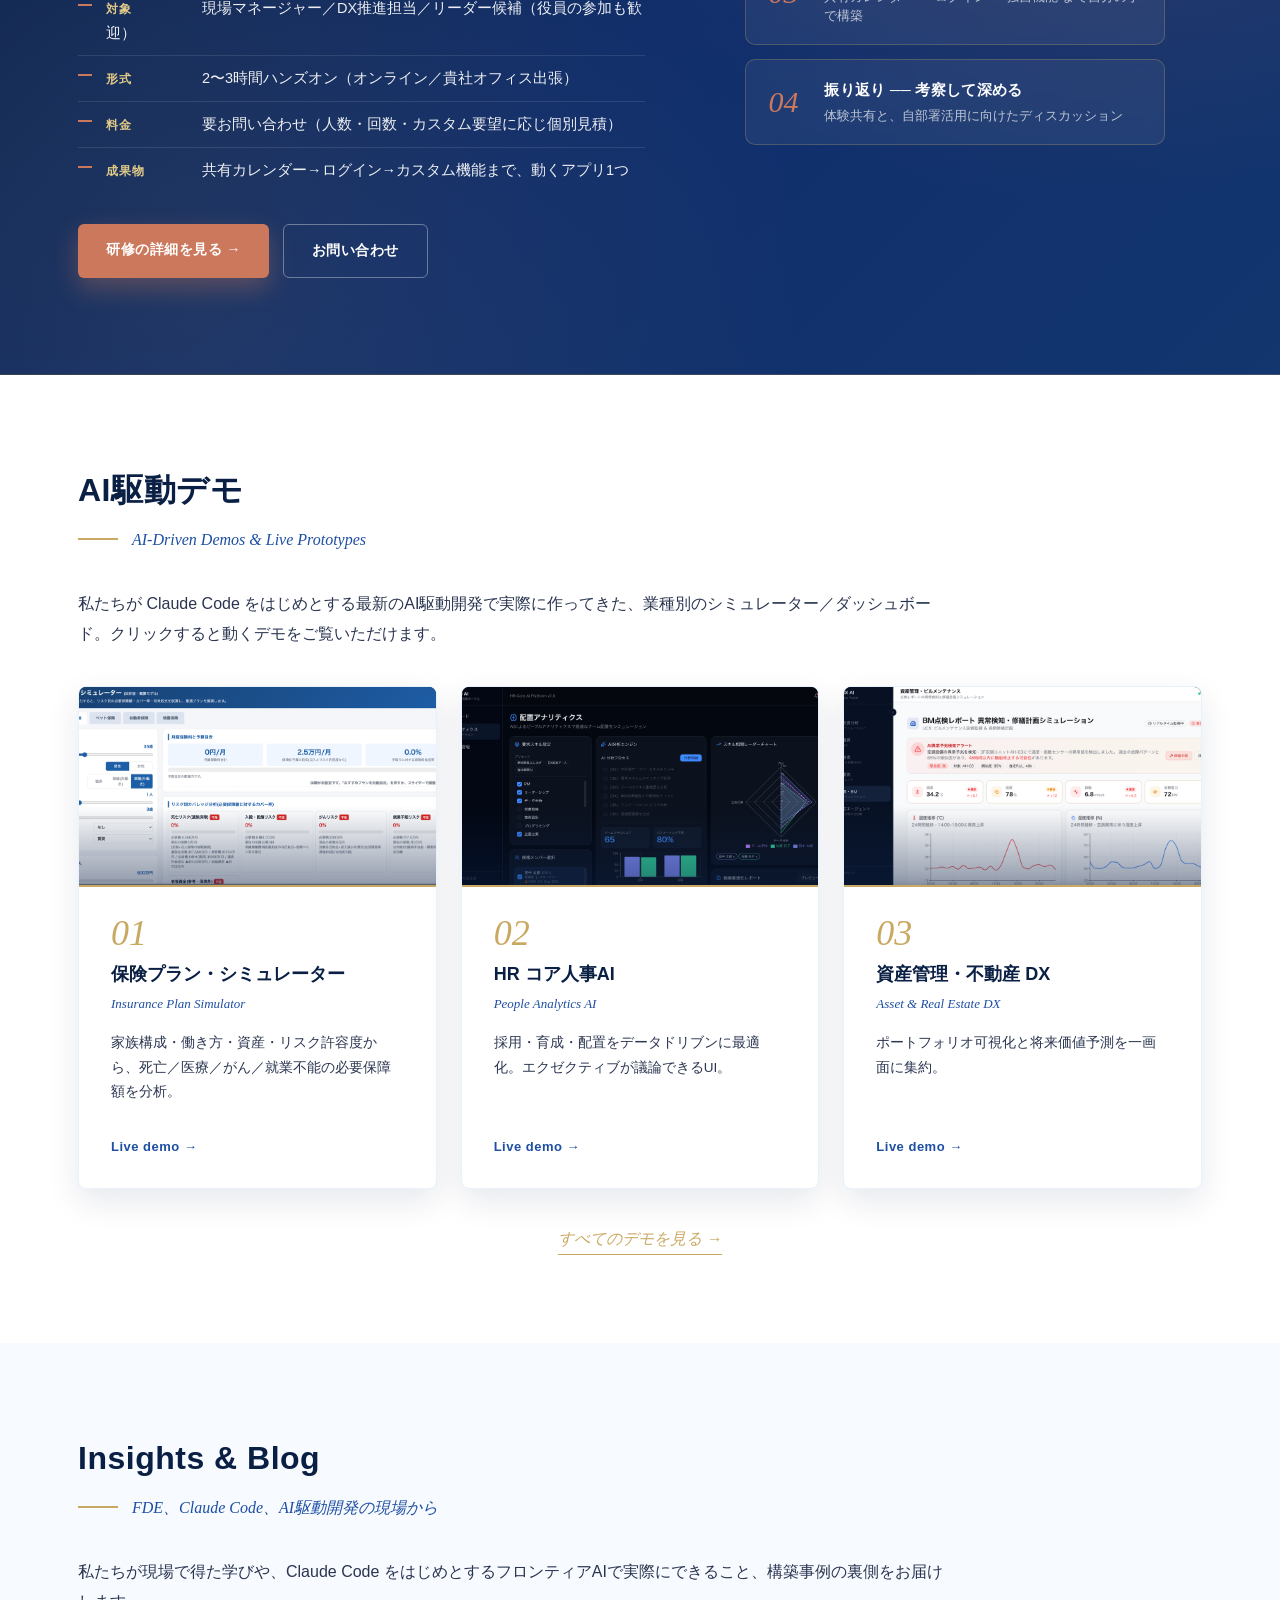
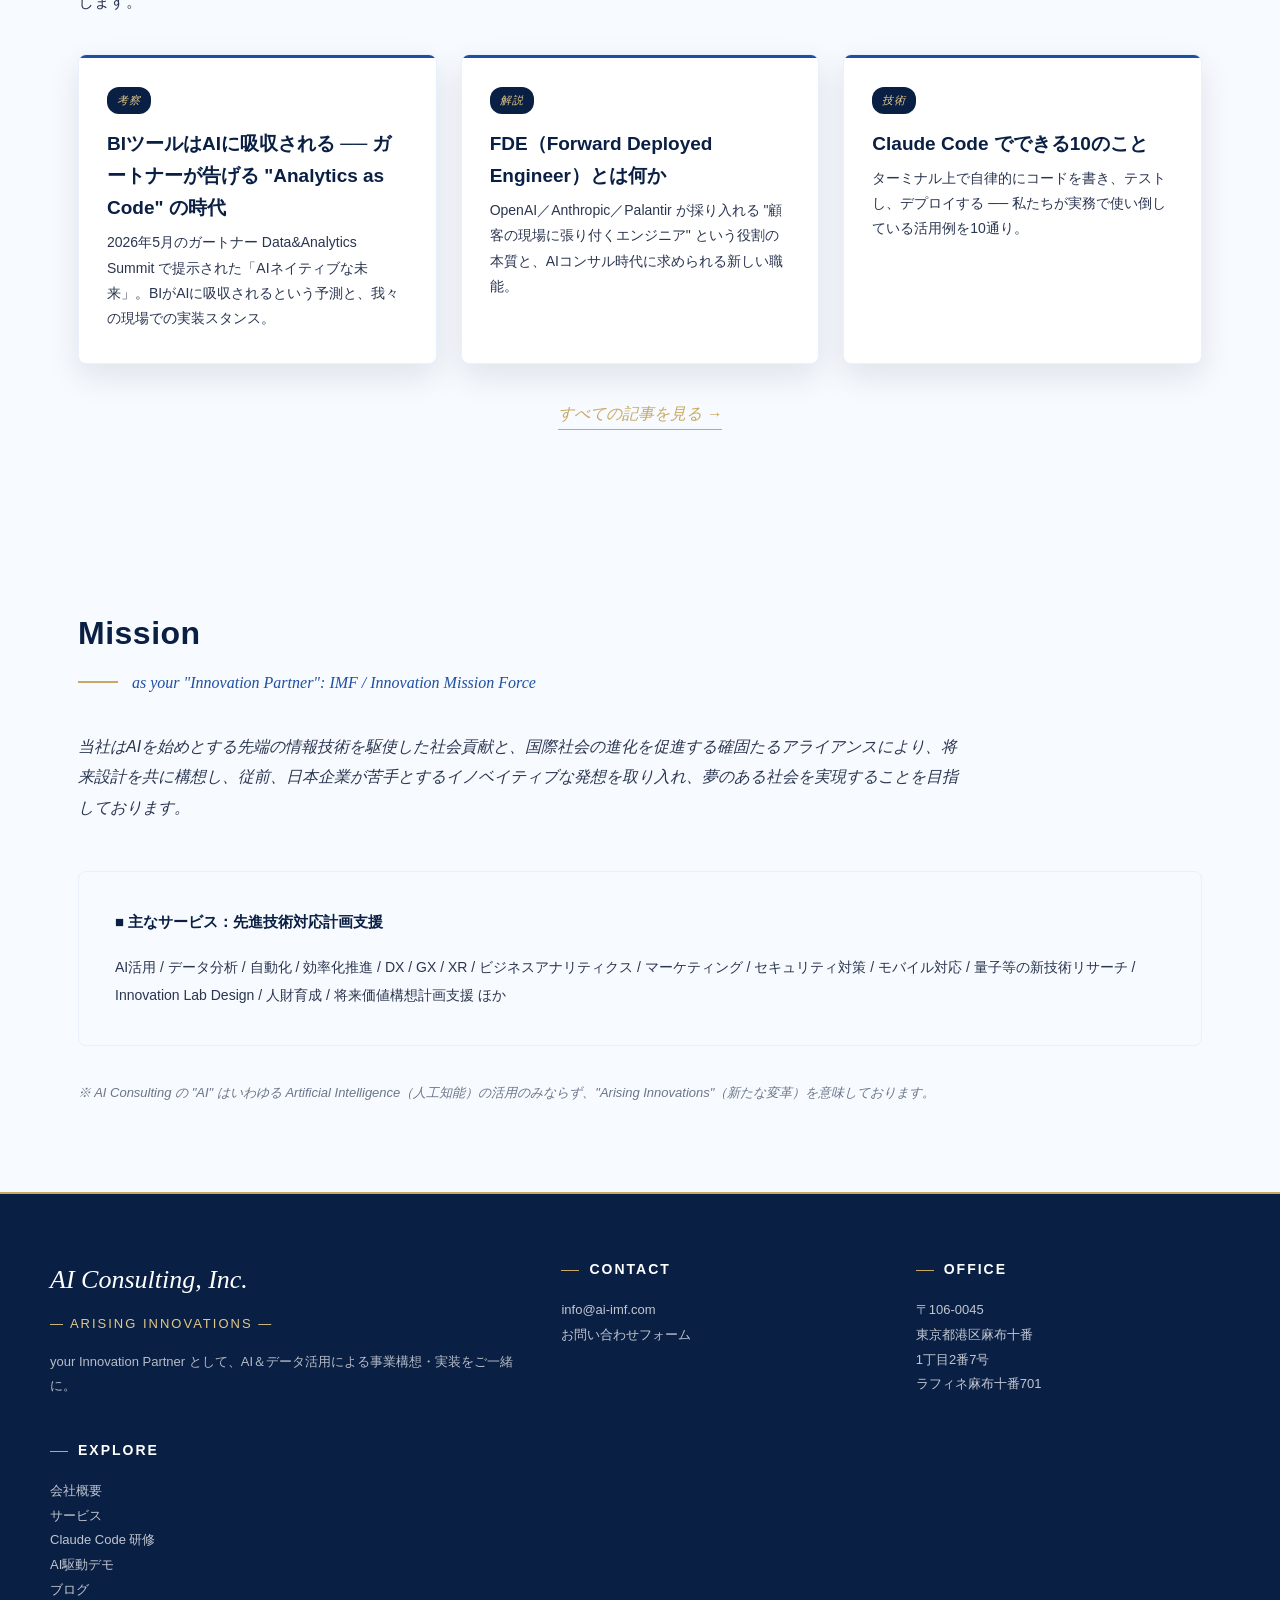
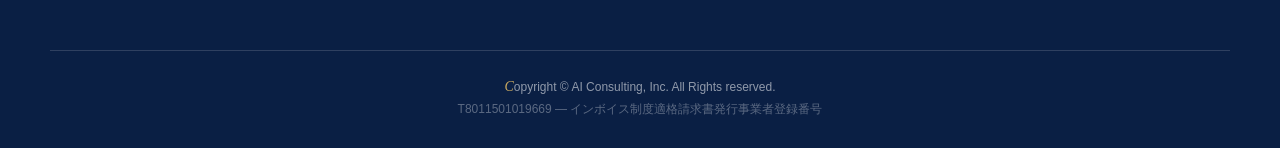
==== commit b17e01c6: "Sync training service descriptions with latest LP (Door Opener, 2-3h, by-quote)" ====
--- a/index.html
+++ b/index.html
@@ -83,7 +83,7 @@
             <div class="brain-slide-caption">
             <span class="brain-slide-num">FEATURED</span>
             <h3>Claude Code 研修</h3>
-            <p>役員・事業部長が、半日で自らの手で業務アプリを作る。¥100,000（税別）／5名まで。</p>
+            <p>「AIで作れる」を、体感に変える。現場マネージャー・リーダー候補が、自分の手で動くアプリを 1 つ作る "入口" 研修。2〜3時間。</p>
             <span class="brain-slide-cta">研修の詳細を見る →</span>
           </div>
           </a>
@@ -302,17 +302,18 @@
         <span class="training-eyebrow">Featured Program / 研修サービス</span>
         <h2 class="training-h2">
           <span class="training-h2-en">Claude Code 研修</span><br>
-          役員・事業部長が、半日で<br>自らの手で業務アプリを作る。
+          「AIで作れる」を、<br>体感に変える研修。
         </h2>
         <p class="training-body">
-          フロンティアAI（Anthropic Claude / Claude Code）を使った実務レベルのAI駆動開発を、ハンズオン形式で体験いただく研修プログラムです。
-          意思決定者自身が "動くものを作る感覚" を掴むことで、組織のAI活用が一気に進みます。
+          生成AIで開発の常識が変わるなか、その実力は資料を読むだけでは伝わりません。
+          現場のマネージャー・リーダー候補の方にこそ、<strong>自分の手で動くアプリを作る</strong> 体験を。
+          「どこまで実務に使えるか」「自部署でどう活かせるか」を、2〜3時間でつかむための <strong>入口（Door Opener）研修</strong>です。
         </p>
         <ul class="training-features">
-          <li><strong>対象</strong> 役員・事業部長・グループ長クラス</li>
-          <li><strong>形式</strong> 半日ハンズオン（オンライン／オンサイト）</li>
-          <li><strong>料金</strong> ¥100,000（税別）／ 5名まで（6名以上は応相談）</li>
-          <li><strong>成果物</strong> 自社業務をテーマにした動くプロトタイプ</li>
+          <li><strong>対象</strong> 現場マネージャー／DX推進担当／リーダー候補（役員の参加も歓迎）</li>
+          <li><strong>形式</strong> 2〜3時間ハンズオン（オンライン／貴社オフィス出張）</li>
+          <li><strong>料金</strong> 要お問い合わせ（人数・回数・カスタム要望に応じ個別見積）</li>
+          <li><strong>成果物</strong> 共有カレンダー→ログイン→カスタム機能まで、動くアプリ1つ</li>
         </ul>
         <div class="training-cta-row">
           <a href="https://claude-code-training-two.vercel.app/" class="btn-training" target="_blank" rel="noopener">研修の詳細を見る →</a>
@@ -324,29 +325,29 @@
           <div class="training-mini-card">
             <div class="training-mini-num">01</div>
             <div class="training-mini-body">
-              <strong>イントロ</strong>
-              <span>AI駆動開発の現在地と Claude Code の能力</span>
+              <strong>講義 ── 聞いて学ぶ</strong>
+              <span>AI駆動開発の現在地、アプリの仕組み、使用技術をやさしく整理</span>
             </div>
           </div>
           <div class="training-mini-card">
             <div class="training-mini-num">02</div>
             <div class="training-mini-body">
-              <strong>環境セットアップ</strong>
-              <span>各自のPCで Claude Code を動かす</span>
+              <strong>デモ ── 見て学ぶ</strong>
+              <span>Claude と開発環境で Web アプリが立ち上がる様子を実演</span>
             </div>
           </div>
           <div class="training-mini-card">
             <div class="training-mini-num">03</div>
             <div class="training-mini-body">
-              <strong>ハンズオン</strong>
-              <span>自社業務テーマで動くプロトタイプ作成</span>
+              <strong>ハンズオン ── 作って学ぶ</strong>
+              <span>共有カレンダー → ログイン → 独自機能 まで自分の手で構築</span>
             </div>
           </div>
           <div class="training-mini-card">
             <div class="training-mini-num">04</div>
             <div class="training-mini-body">
-              <strong>振り返り</strong>
-              <span>自社展開のロードマップ議論</span>
+              <strong>振り返り ── 考察して深める</strong>
+              <span>体験共有と、自部署活用に向けたディスカッション</span>
             </div>
           </div>
         </div>
--- a/styles.css
+++ b/styles.css
@@ -387,19 +387,51 @@
   border-color:var(--gold);
 }
 
-/* 6-slide rotation: each visible 5s, crossfade ~1s. Cycle 36s (6x6s) */
-.brain-slide{animation:brain-slide-show 36s infinite}
-.brain-slide-1{animation-delay:0s}
-.brain-slide-2{animation-delay:6s}
-.brain-slide-3{animation-delay:12s}
-.brain-slide-4{animation-delay:18s}
-.brain-slide-5{animation-delay:24s}
-.brain-slide-6{animation-delay:30s}
-
-@keyframes brain-slide-show{
-  0%        {opacity:0; z-index:1}
-  3%, 14%   {opacity:1; z-index:2}
-  17%, 100% {opacity:0; z-index:1}
+/* JS-driven slide visibility (no CSS animation) */
+.brain-slide{
+  transition:opacity .8s ease-in-out;
+  pointer-events:none;
+}
+.brain-slide.is-active{
+  opacity:1;
+  z-index:2;
+  pointer-events:auto;
+}
+
+/* Click zones: invisible "advance" button covers entire slide area,
+   except where the bottom-left caption link sits on top. */
+.brain-slide .slide-advance{
+  position:absolute;inset:0;z-index:3;
+  background:transparent;border:0;padding:0;margin:0;
+  cursor:pointer;
+}
+.brain-slide-link{
+  position:absolute;left:0;bottom:0;
+  width:62%;max-width:520px;
+  z-index:4;          /* above slide-advance so this area links out */
+  text-decoration:none;
+  display:block;
+}
+.brain-slide-link .brain-slide-caption{
+  /* override the absolute caption to fit within the link area */
+  position:relative;left:auto;right:auto;bottom:auto;
+}
+/* small "→ next" affordance hint on hover of advance area */
+.brain-slide .slide-advance:hover{
+  background:linear-gradient(to right, transparent 60%, rgba(201,169,97,.08) 100%);
+}
+.brain-slide .slide-advance::after{
+  content:"次へ ›";
+  position:absolute;top:50%;right:18px;transform:translateY(-50%);
+  font-family:var(--chancery);font-style:italic;
+  color:rgba(255,255,255,.45);font-size:14px;
+  opacity:0;transition:opacity .25s;
+  pointer-events:none;
+}
+.brain-slide .slide-advance:hover::after{opacity:1}
+
+@media (max-width:780px){
+  .brain-slide-link{width:80%}
 }
 
 /* Featured (training) slide gets coral accent */
@@ -423,27 +455,15 @@
 .brain-dot{
   width:7px;height:7px;border-radius:50%;
   background:rgba(255,255,255,.35);
-  animation:brain-dot-pulse 36s infinite;
-}
-.brain-dot-1{animation-delay:0s}
-.brain-dot-2{animation-delay:6s}
-.brain-dot-3{animation-delay:12s}
-.brain-dot-4{animation-delay:18s}
-.brain-dot-5{animation-delay:24s}
-.brain-dot-6{animation-delay:30s}
-@keyframes brain-dot-pulse{
-  0%, 14%   {background:var(--gold-light); box-shadow:0 0 8px rgba(201,169,97,.6);}
-  17%, 100% {background:rgba(255,255,255,.35); box-shadow:none;}
-}
-
-/* Hover pause for accessibility (mouse over the slider stops rotation) */
-.brain-slider:hover .brain-slide,
-.brain-slider:hover .brain-dot{animation-play-state:paused}
+  transition:background .3s, box-shadow .3s;
+}
+.brain-dot.is-active{
+  background:var(--gold-light);
+  box-shadow:0 0 8px rgba(201,169,97,.6);
+}
 
 @media (prefers-reduced-motion: reduce){
-  .brain-slide,.brain-dot{animation:none}
-  .brain-slide-1{opacity:1}
-  .brain-dot-1{background:var(--gold-light)}
+  .brain-slide{transition:none}
 }
 
 /* ===== Featured: Claude Code Training section ===== */
@@ -568,6 +588,63 @@
   .training-body{font-size:14.5px}
   .training-mini-num{font-size:26px}
 }
+
+/* ===== Demo cards with thumbnails (demos.html grid + homepage preview) ===== */
+.demo-cards-img{display:grid;grid-template-columns:repeat(auto-fit,minmax(300px,1fr));gap:24px;margin-top:28px}
+.card.demo-card.has-thumb{
+  display:flex;flex-direction:column;
+  padding:0;overflow:hidden;
+}
+.card.demo-card.has-thumb::before{display:none}
+.demo-thumb{
+  width:100%;aspect-ratio:16/9;
+  overflow:hidden;background:var(--navy);
+  border-bottom:1px solid var(--ice);
+}
+.demo-thumb img{
+  width:100%;height:100%;object-fit:cover;object-position:center top;
+  display:block;
+  transition:transform .5s ease;
+}
+.card.demo-card.has-thumb:hover .demo-thumb img{transform:scale(1.04)}
+.demo-card-body{
+  padding:28px 32px 30px;
+  display:flex;flex-direction:column;flex:1;
+}
+.demo-card-body .num{
+  font-family:var(--chancery);font-style:italic;color:var(--gold);
+  font-size:36px;line-height:1;margin-bottom:10px;display:block;
+}
+.demo-card-body h3{color:var(--navy);font-size:18px;font-weight:700;margin-bottom:6px;line-height:1.45}
+.demo-card-body .en{
+  font-family:var(--chancery);font-style:italic;color:var(--blue);
+  font-size:13px;display:block;margin-bottom:16px;
+}
+.demo-card-body p{color:var(--body);font-size:13.5px;line-height:1.8;flex:1;margin-bottom:0}
+.demo-card-body .demo-cta{
+  margin-top:18px;color:var(--blue);font-size:13px;font-weight:600;
+  letter-spacing:.5px;align-self:flex-start;
+}
+
+@media (max-width:780px){
+  .demo-card-body{padding:22px 24px 24px}
+}
+.card.demo-card.has-thumb:hover .demo-cta{color:var(--bright)}
+
+/* Featured (training) demo card */
+.featured-demo{
+  position:relative;
+  border:1px solid rgba(204,120,92,.4) !important;
+  box-shadow:0 12px 32px rgba(204,120,92,.18), 0 0 0 1px rgba(204,120,92,.3);
+}
+.featured-tag{
+  display:inline-block;
+  background:var(--coral);color:#fff;
+  padding:3px 12px;border-radius:3px;
+  font-family:var(--jp);font-size:10px;font-weight:700;letter-spacing:2px;
+  margin-bottom:10px;
+}
+.featured-demo .demo-card-body h3{color:var(--coral-dk)}
 
 /* ===== Demo page slideshow (2s per slide, 12s total cycle for 6 slides) ===== */
 .demo-slider{
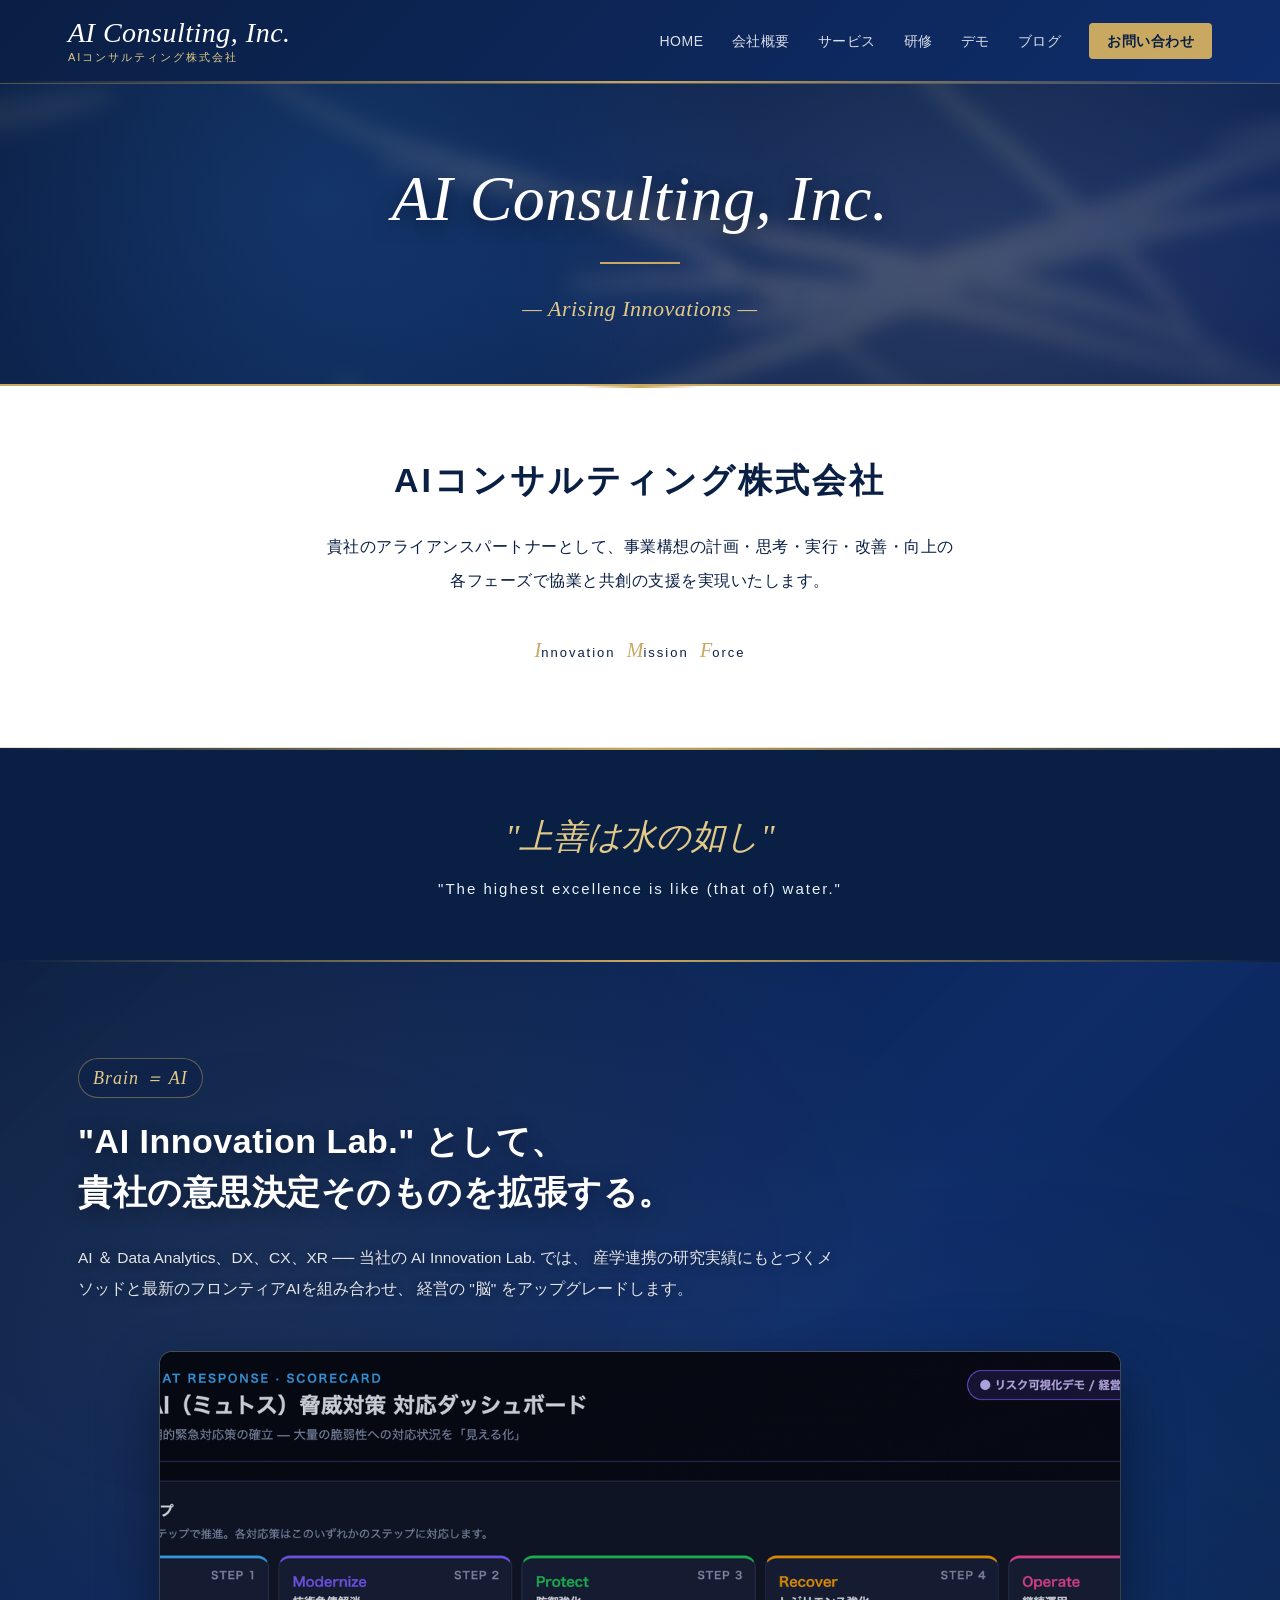
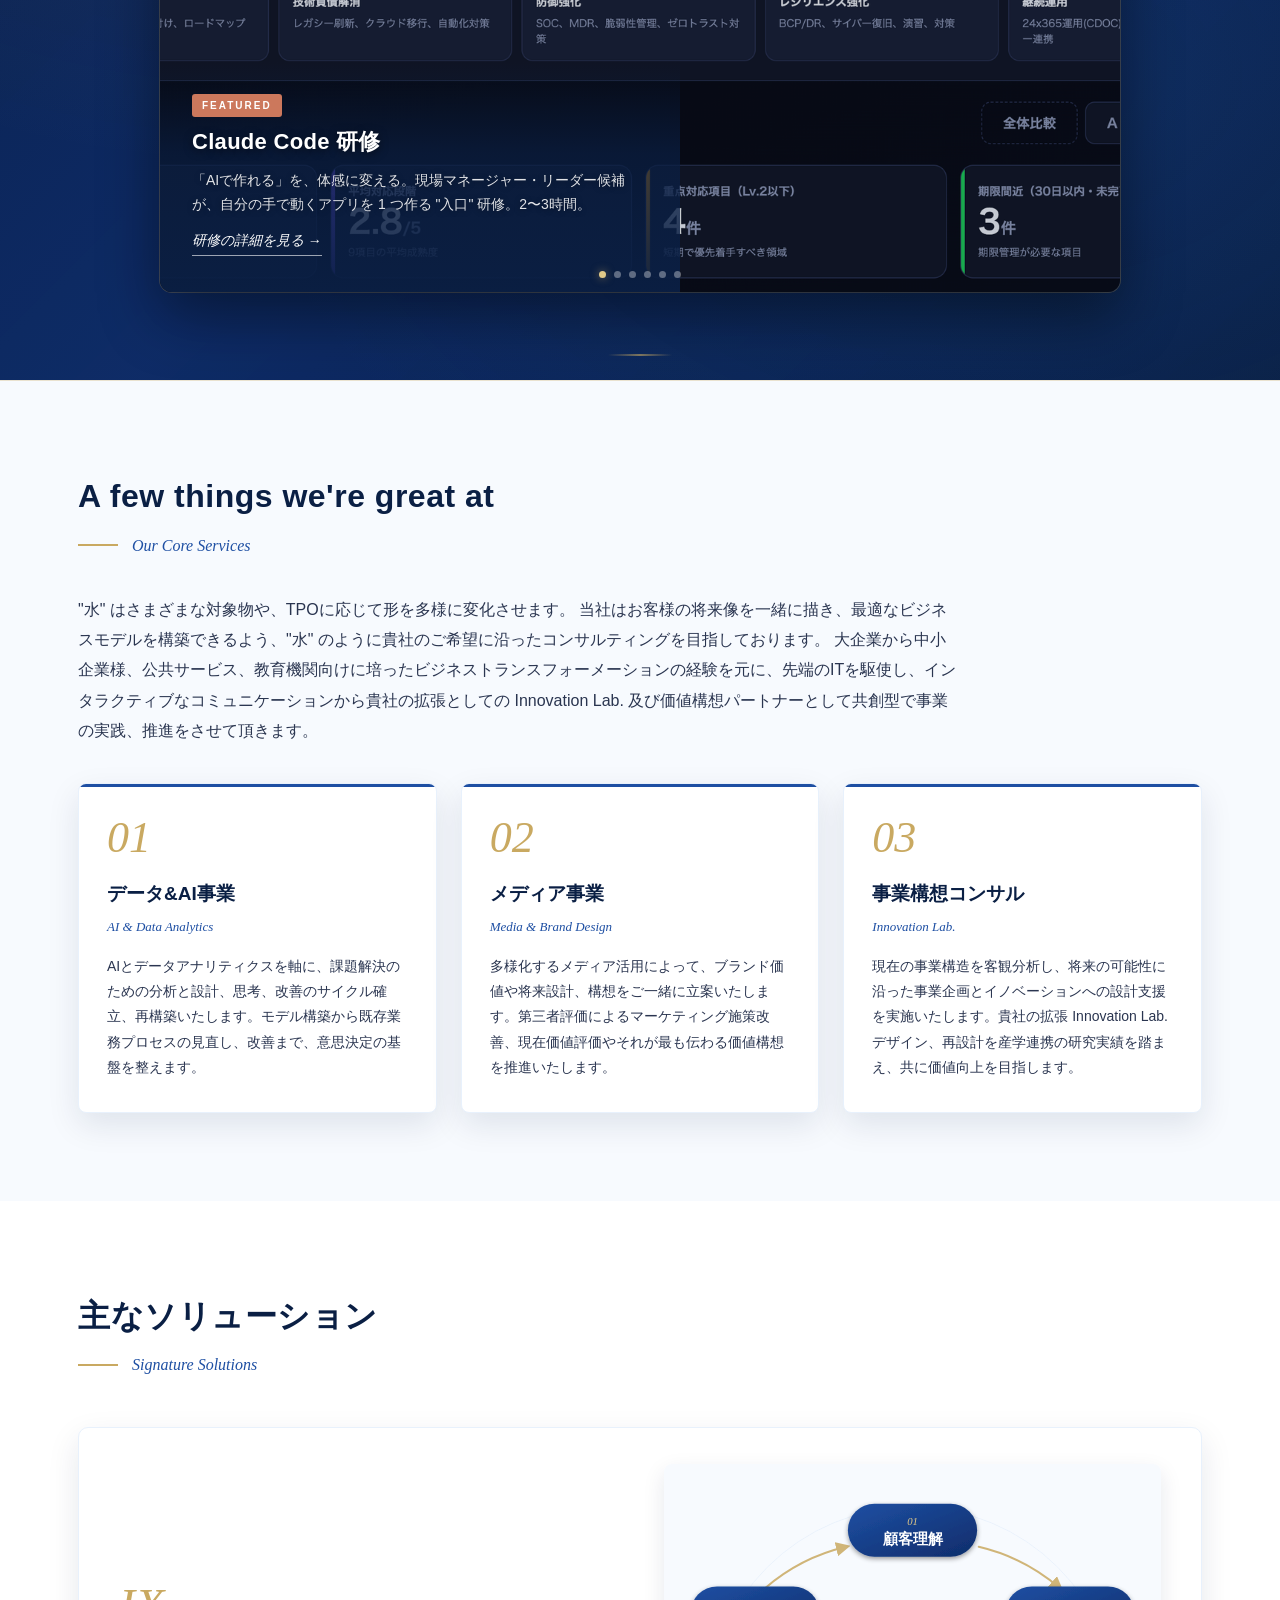
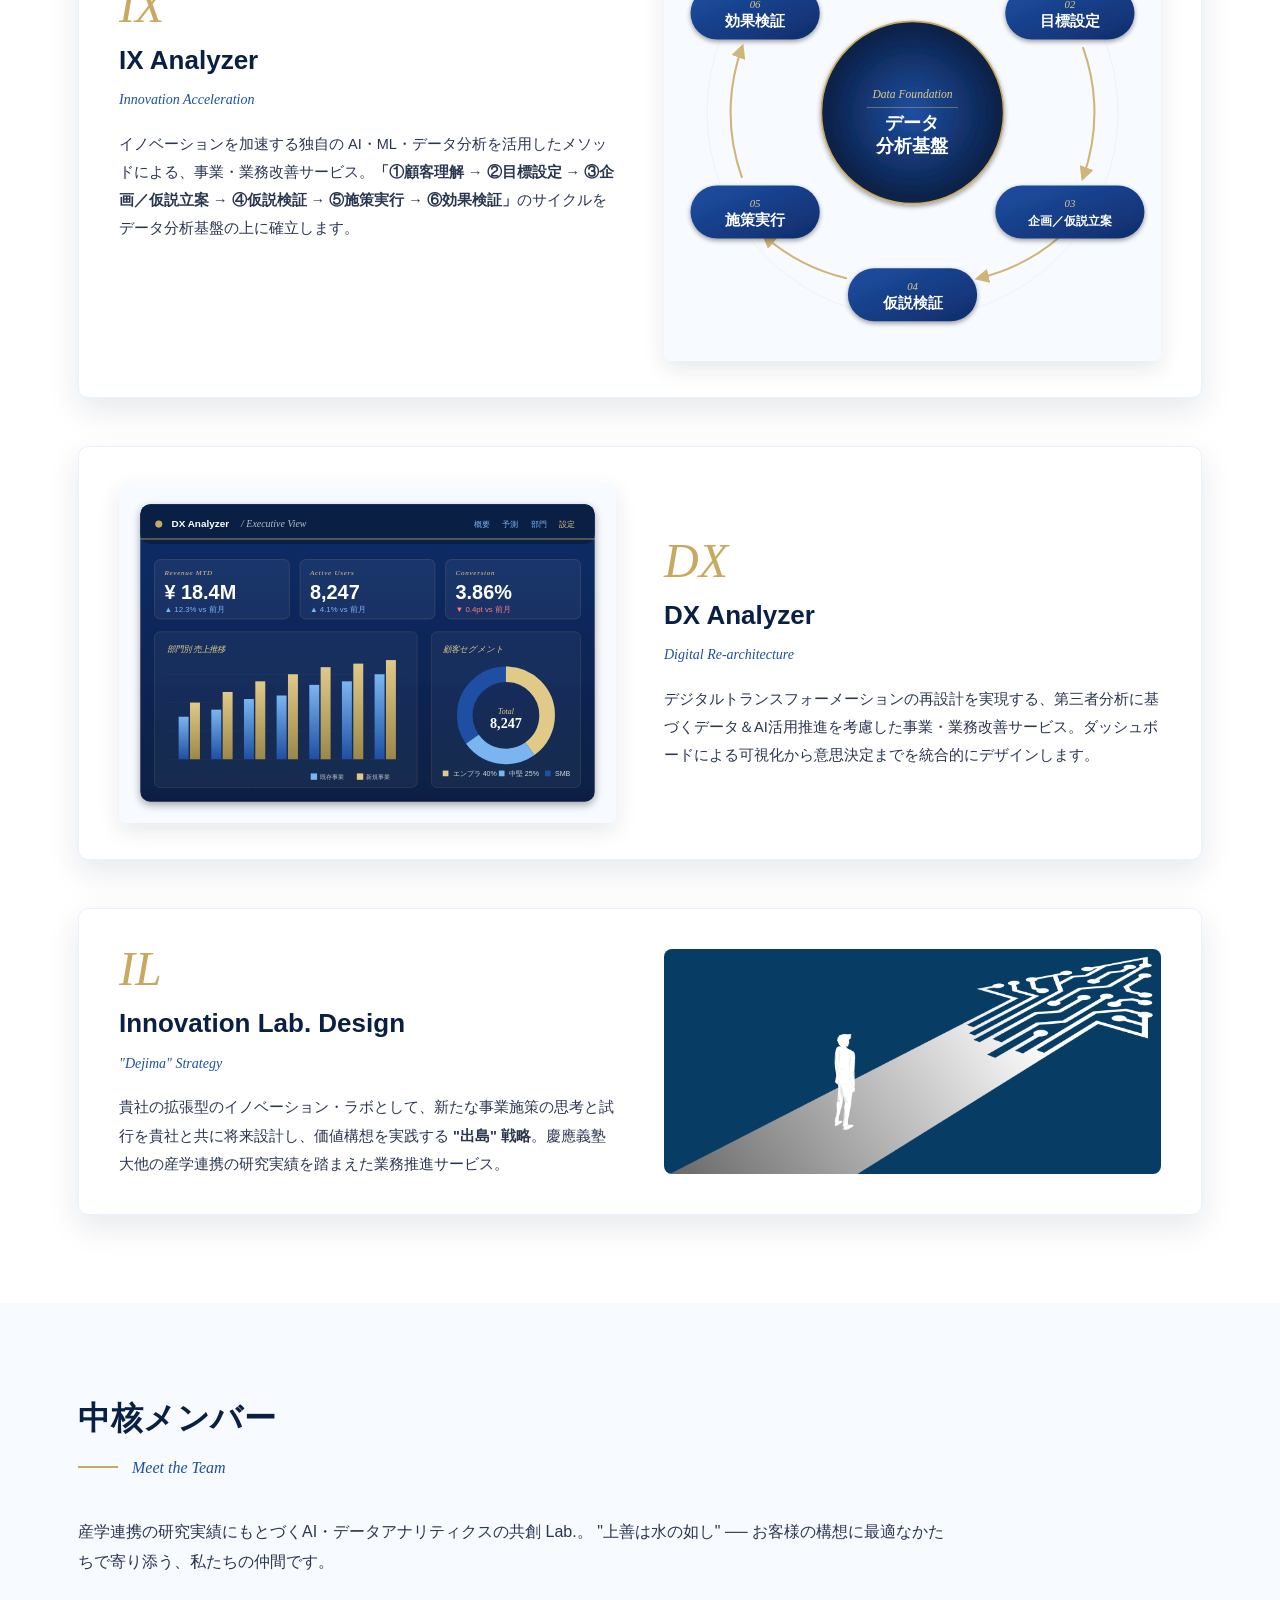
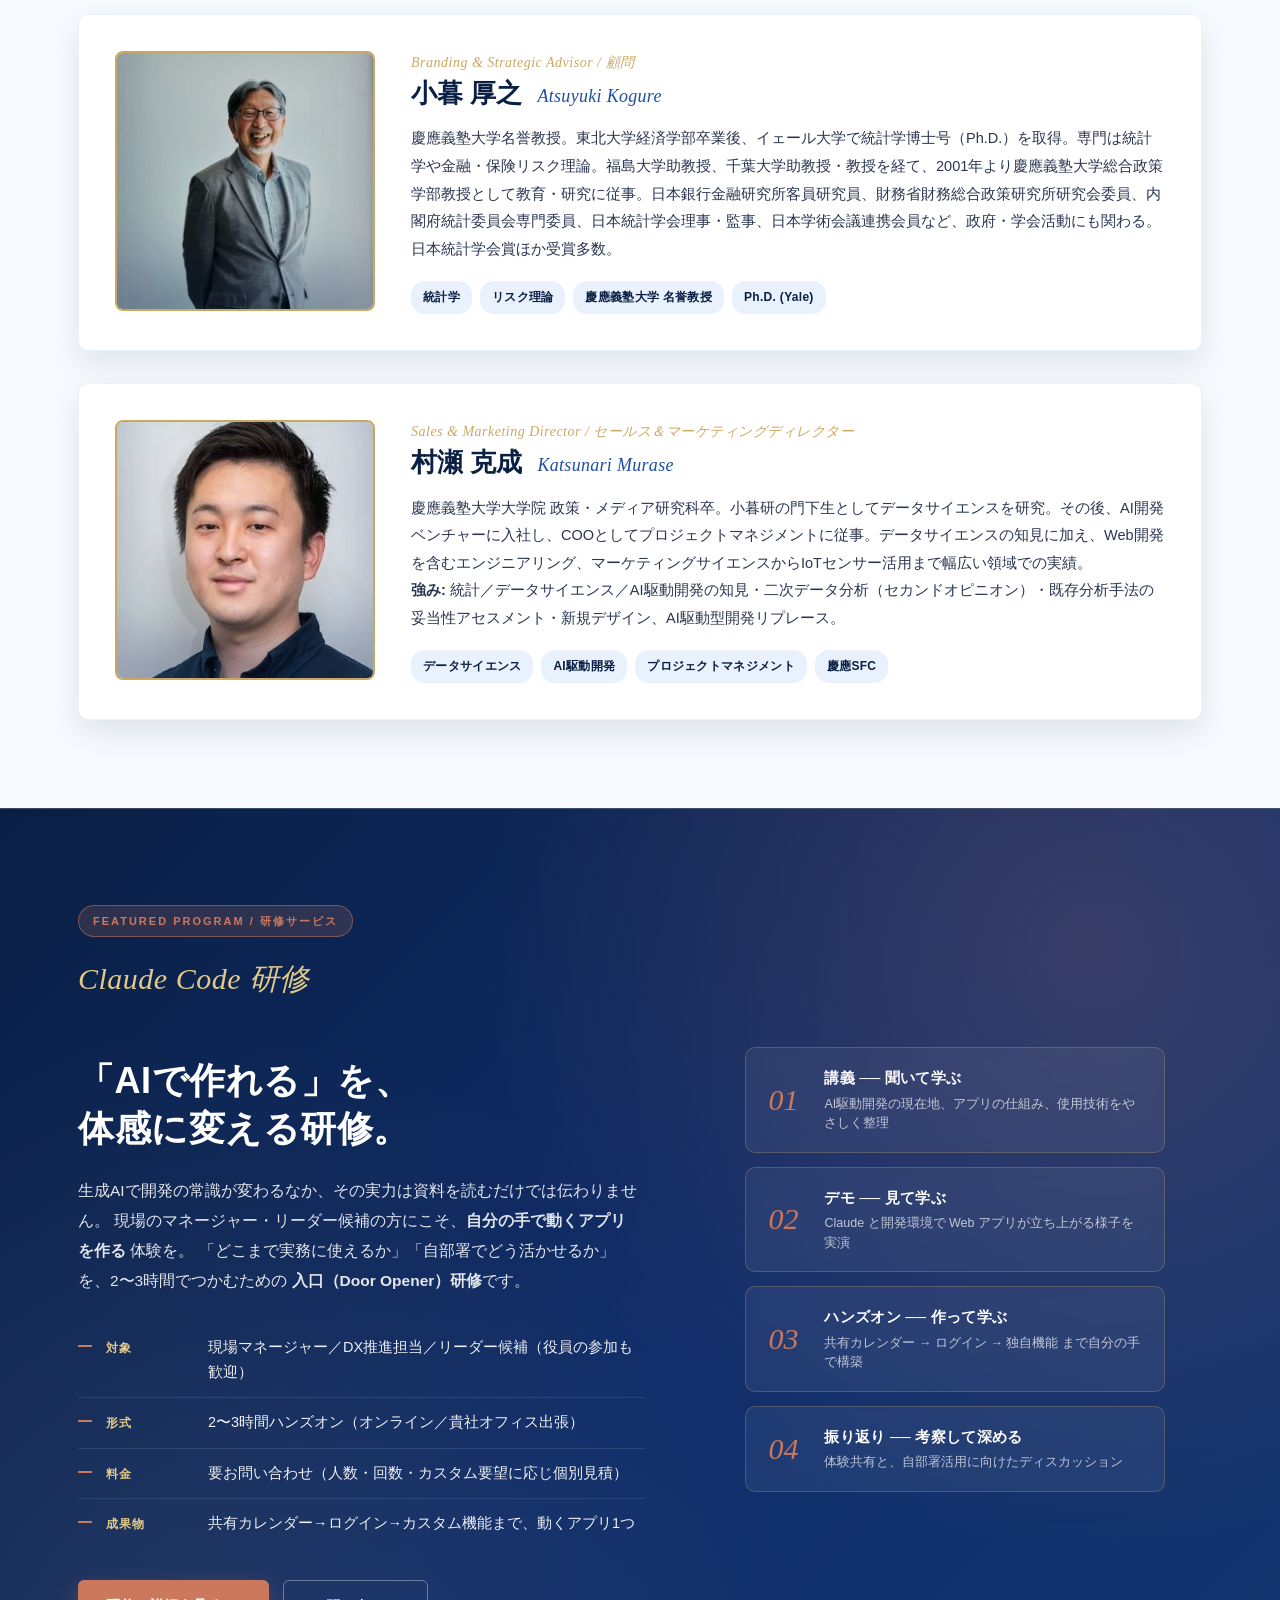
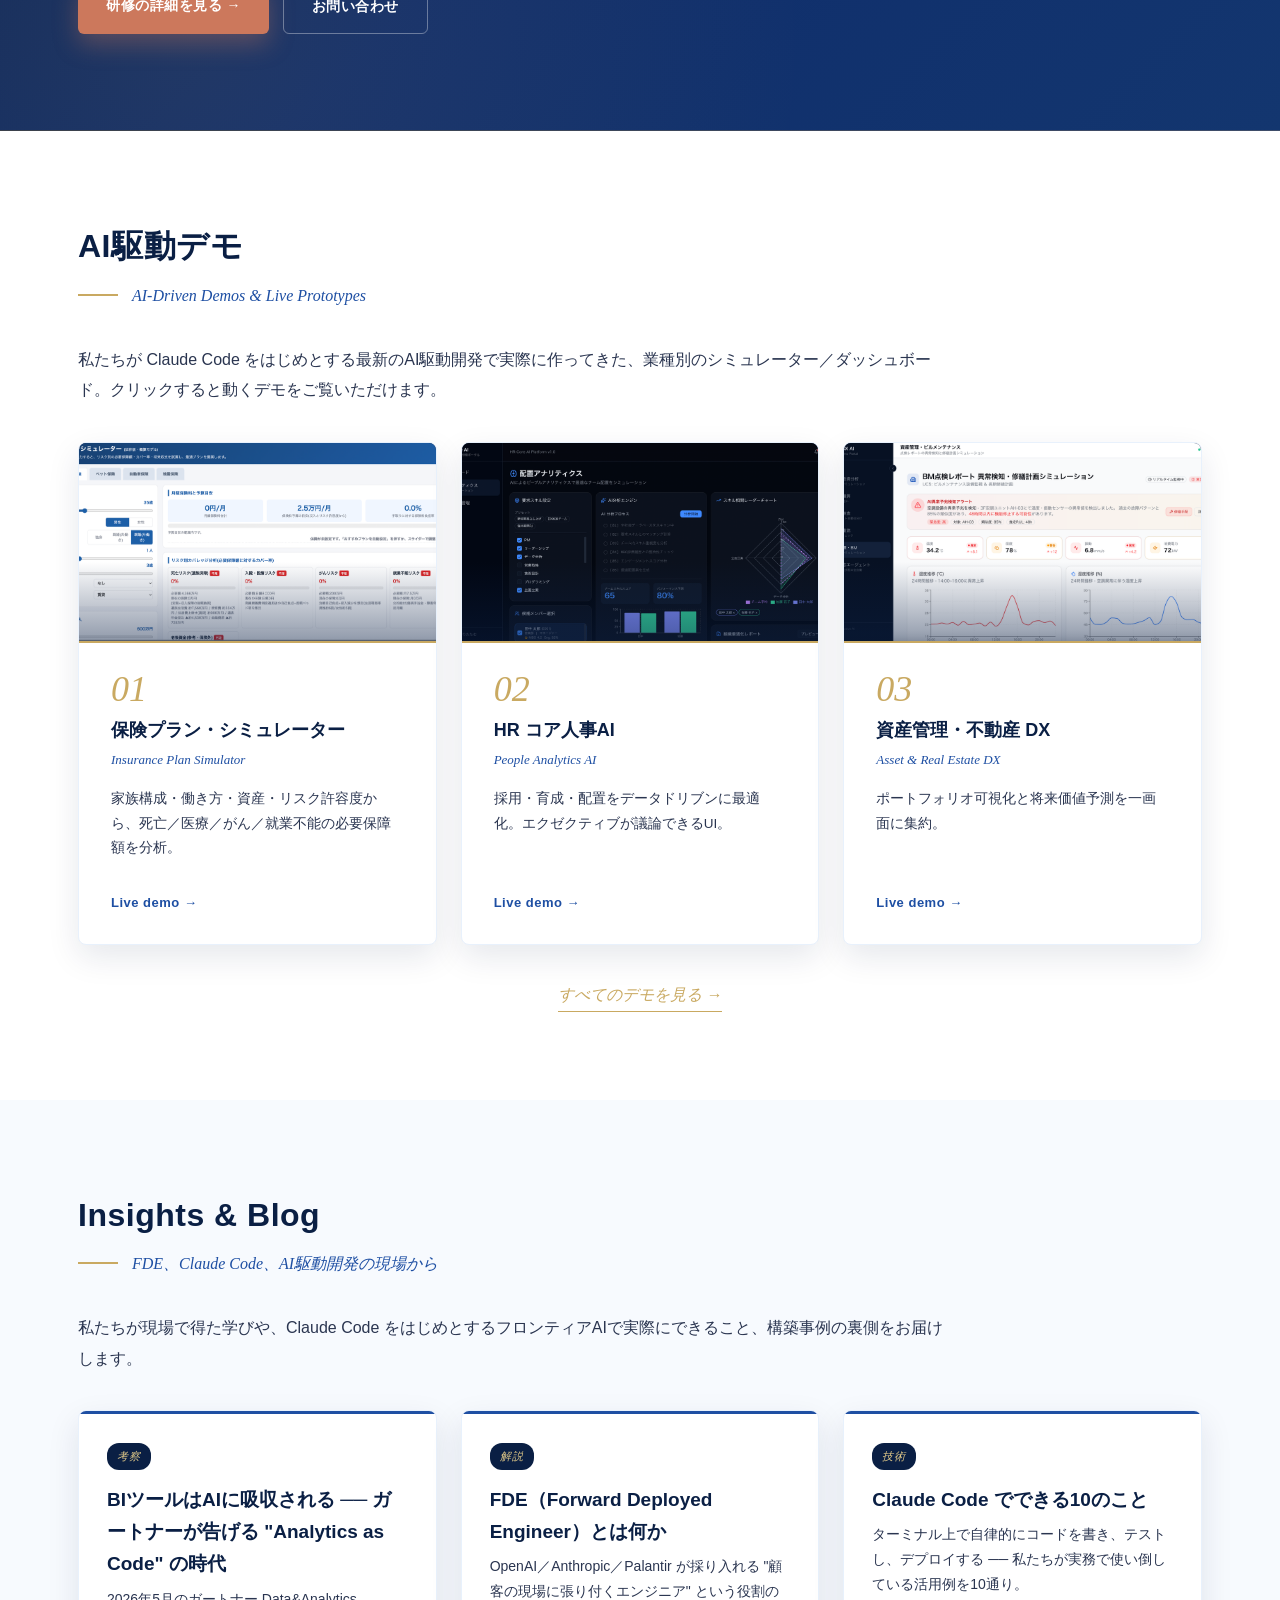
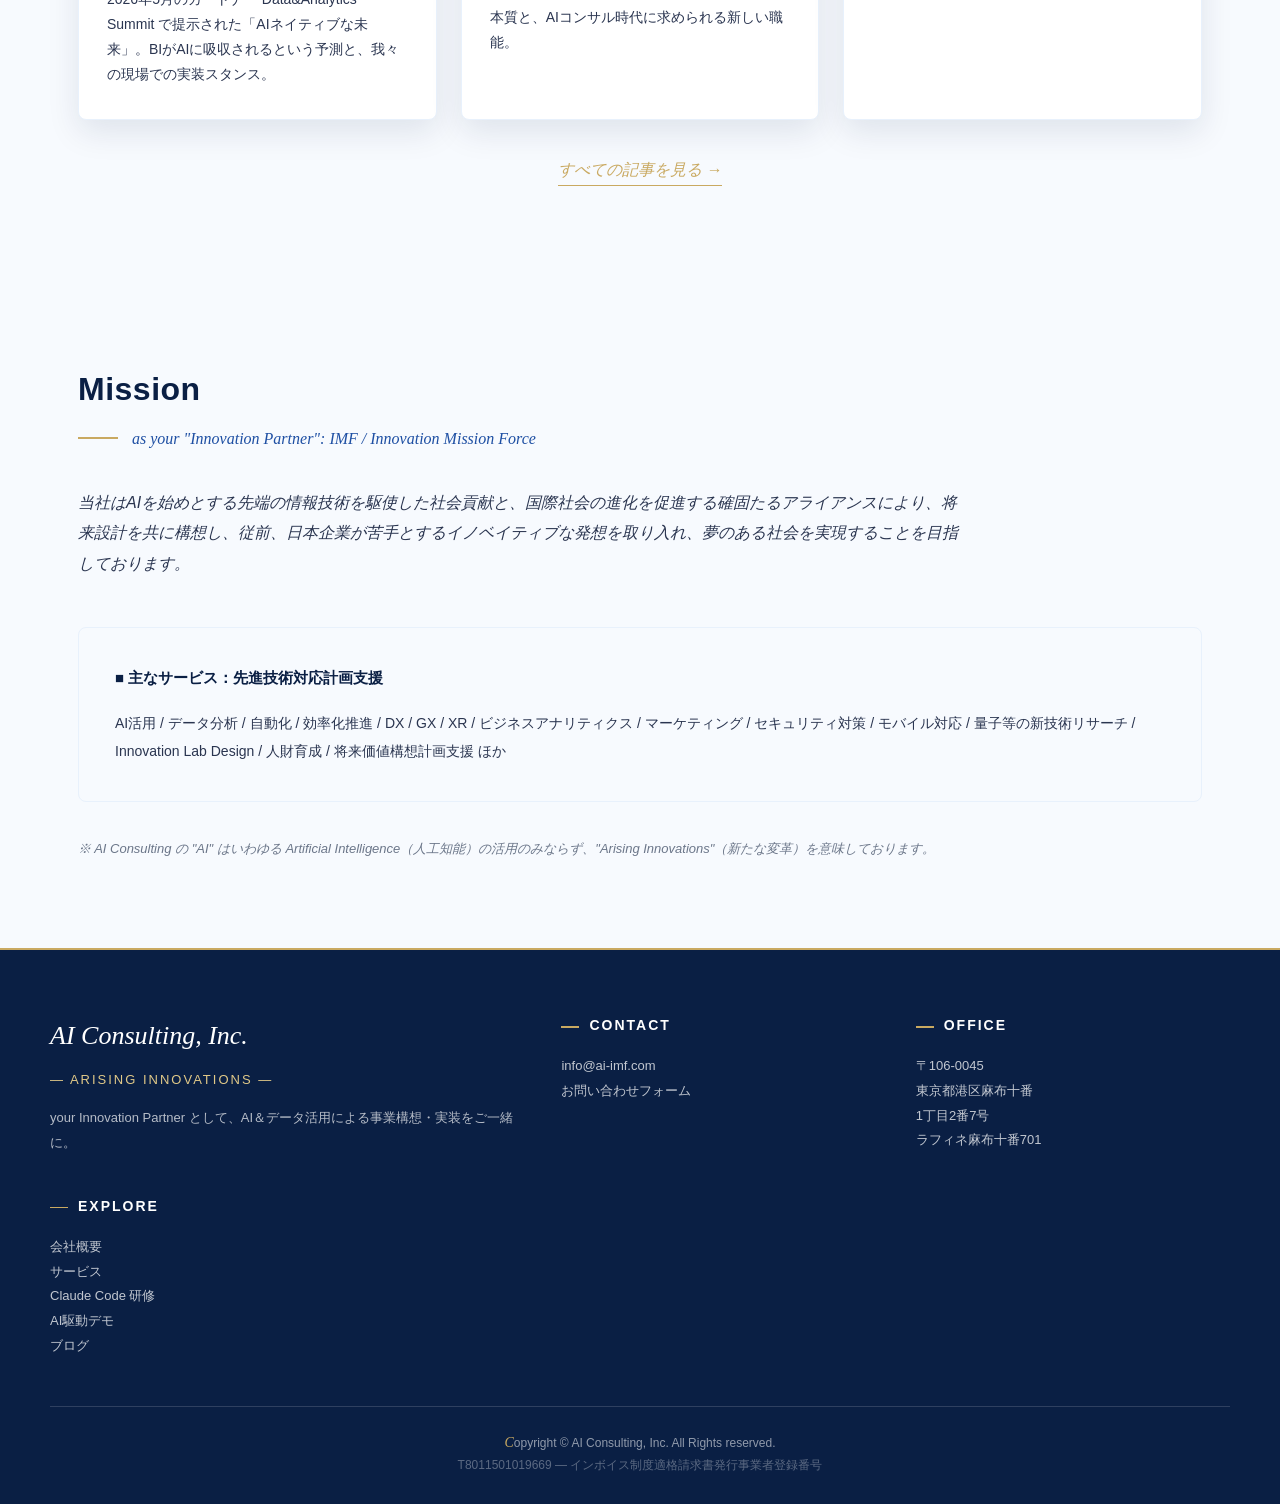
==== commit 4e4c2474: "Replace cycle/dashboard images with branded SVGs; fix training feature label wrap" ====
--- a/index.html
+++ b/index.html
@@ -210,7 +210,7 @@
         <p>イノベーションを加速する独自の AI・ML・データ分析を活用したメソッドによる、事業・業務改善サービス。<strong>「①顧客理解 → ②目標設定 → ③企画／仮説立案 → ④仮説検証 → ⑤施策実行 → ⑥効果検証」</strong>のサイクルをデータ分析基盤の上に確立します。</p>
       </div>
       <div class="solution-img">
-        <img src="img/data-cycle.png" alt="IX Analyzer データ分析サイクル">
+        <img src="img/ix-cycle.svg" alt="IX Analyzer データ分析サイクル" loading="lazy">
       </div>
     </div>
 
@@ -222,7 +222,7 @@
         <p>デジタルトランスフォーメーションの再設計を実現する、第三者分析に基づくデータ＆AI活用推進を考慮した事業・業務改善サービス。ダッシュボードによる可視化から意思決定までを統合的にデザインします。</p>
       </div>
       <div class="solution-img">
-        <img src="img/dx-dashboard.png" alt="DX Analyzer ダッシュボードサンプル">
+        <img src="img/dx-dashboard.svg" alt="DX Analyzer ダッシュボードサンプル" loading="lazy">
       </div>
     </div>
 
--- a/styles.css
+++ b/styles.css
@@ -522,19 +522,28 @@
 }
 .training-features li{
   position:relative;
-  padding:10px 0 10px 28px;
+  display:flex;
+  align-items:baseline;
+  gap:14px;
+  padding:12px 0 12px 28px;
   border-bottom:1px solid rgba(255,255,255,.10);
   font-size:14.5px;color:rgba(255,255,255,.92);
+  line-height:1.75;
 }
 .training-features li:last-child{border-bottom:0}
 .training-features li::before{
-  content:"";position:absolute;left:0;top:18px;
+  content:"";position:absolute;left:0;top:22px;
   width:14px;height:2px;background:var(--coral);
 }
 .training-features strong{
-  display:inline-block;
+  flex:0 0 88px;
   color:var(--gold-light);font-weight:700;font-size:12px;letter-spacing:1px;
-  min-width:84px;margin-right:8px;
+}
+
+@media (max-width:780px){
+  .training-features li{flex-direction:column;gap:4px;padding-left:22px}
+  .training-features li::before{top:20px}
+  .training-features strong{flex:none}
 }
 .training-cta-row{display:flex;gap:14px;flex-wrap:wrap}
 .btn-training{
